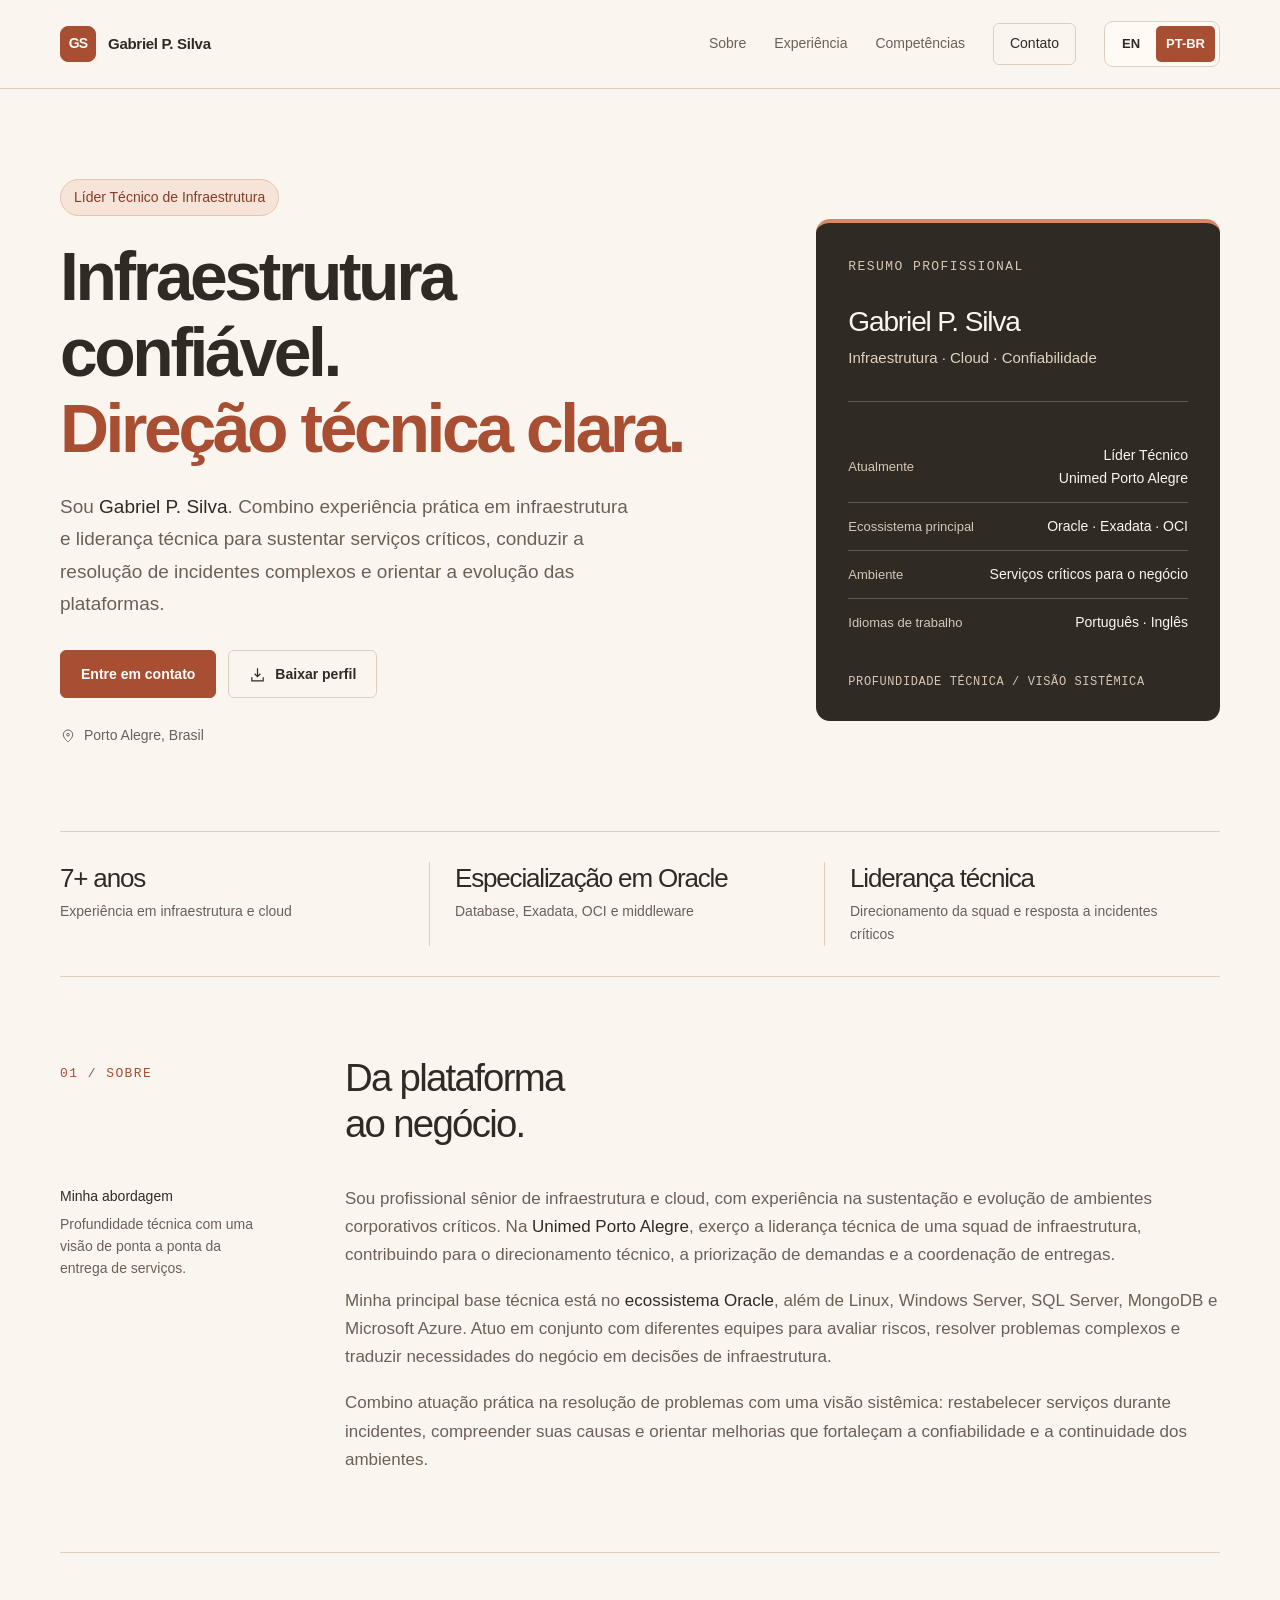
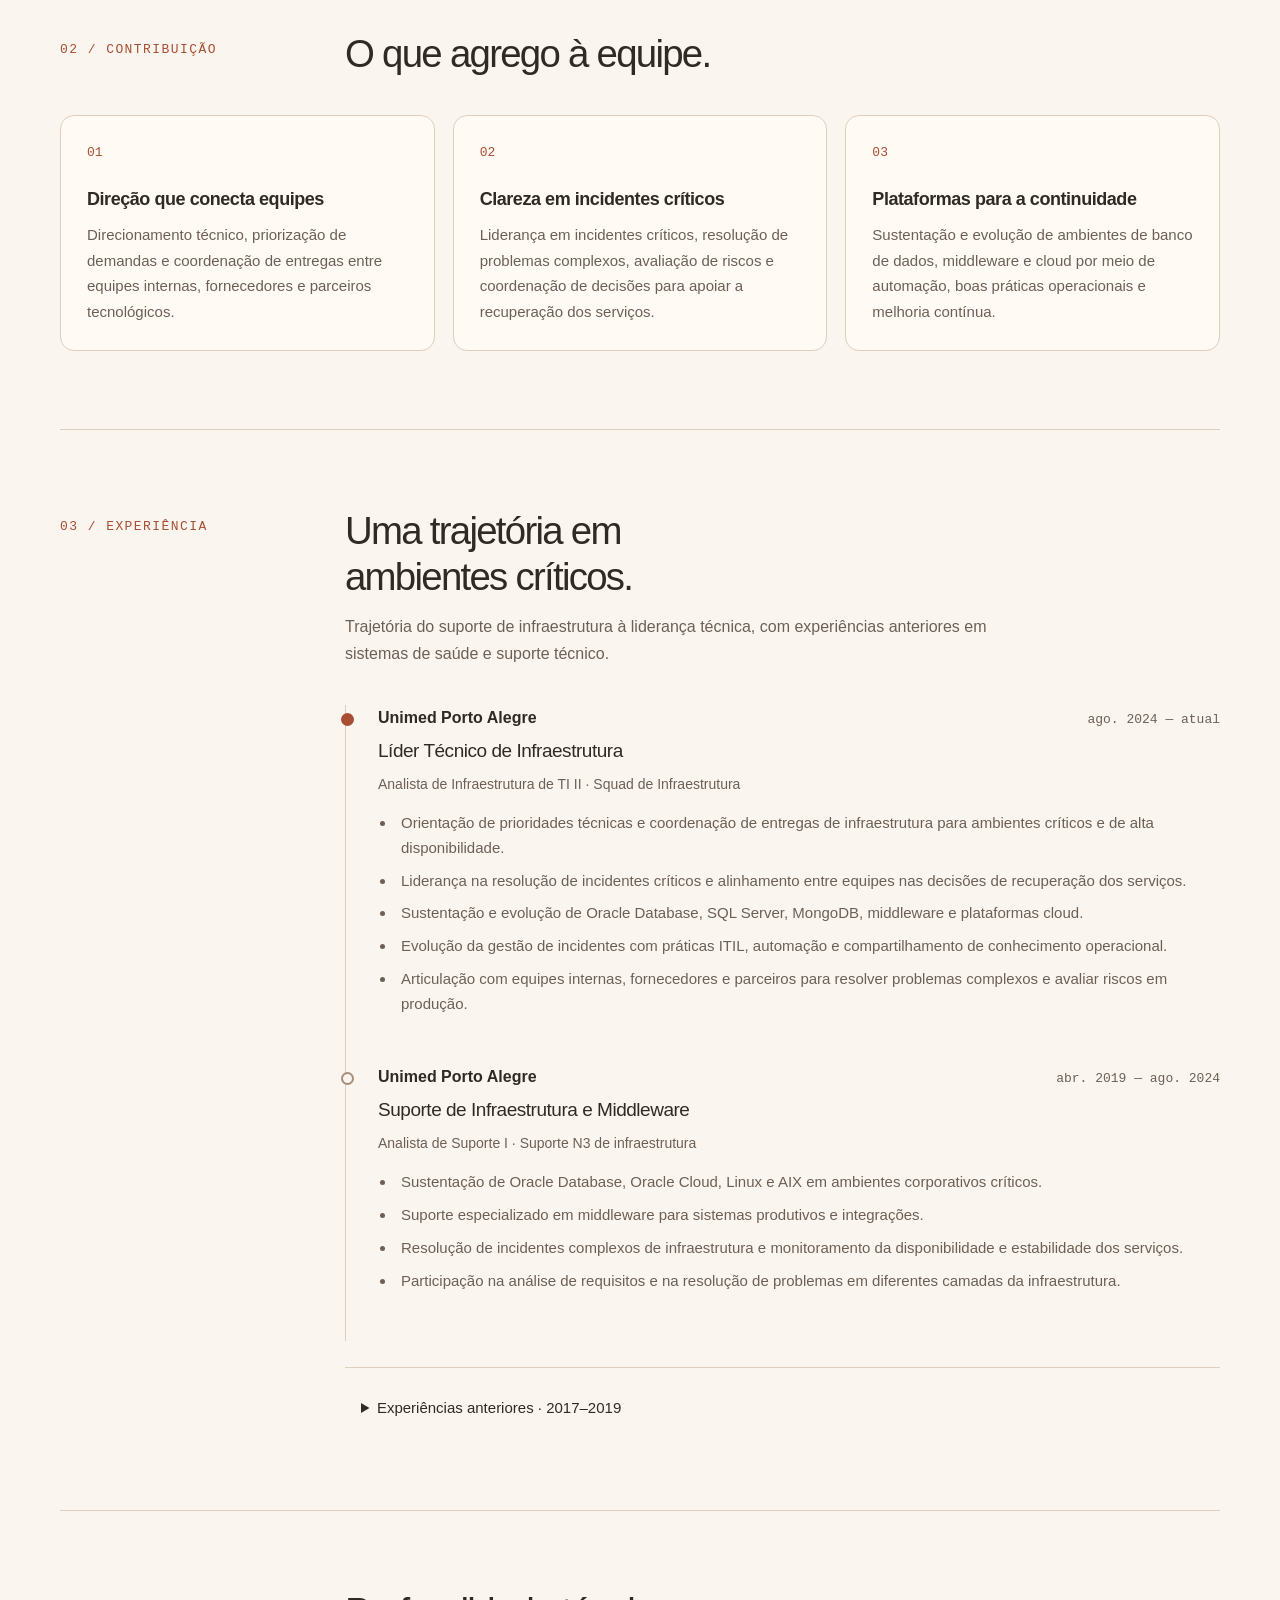
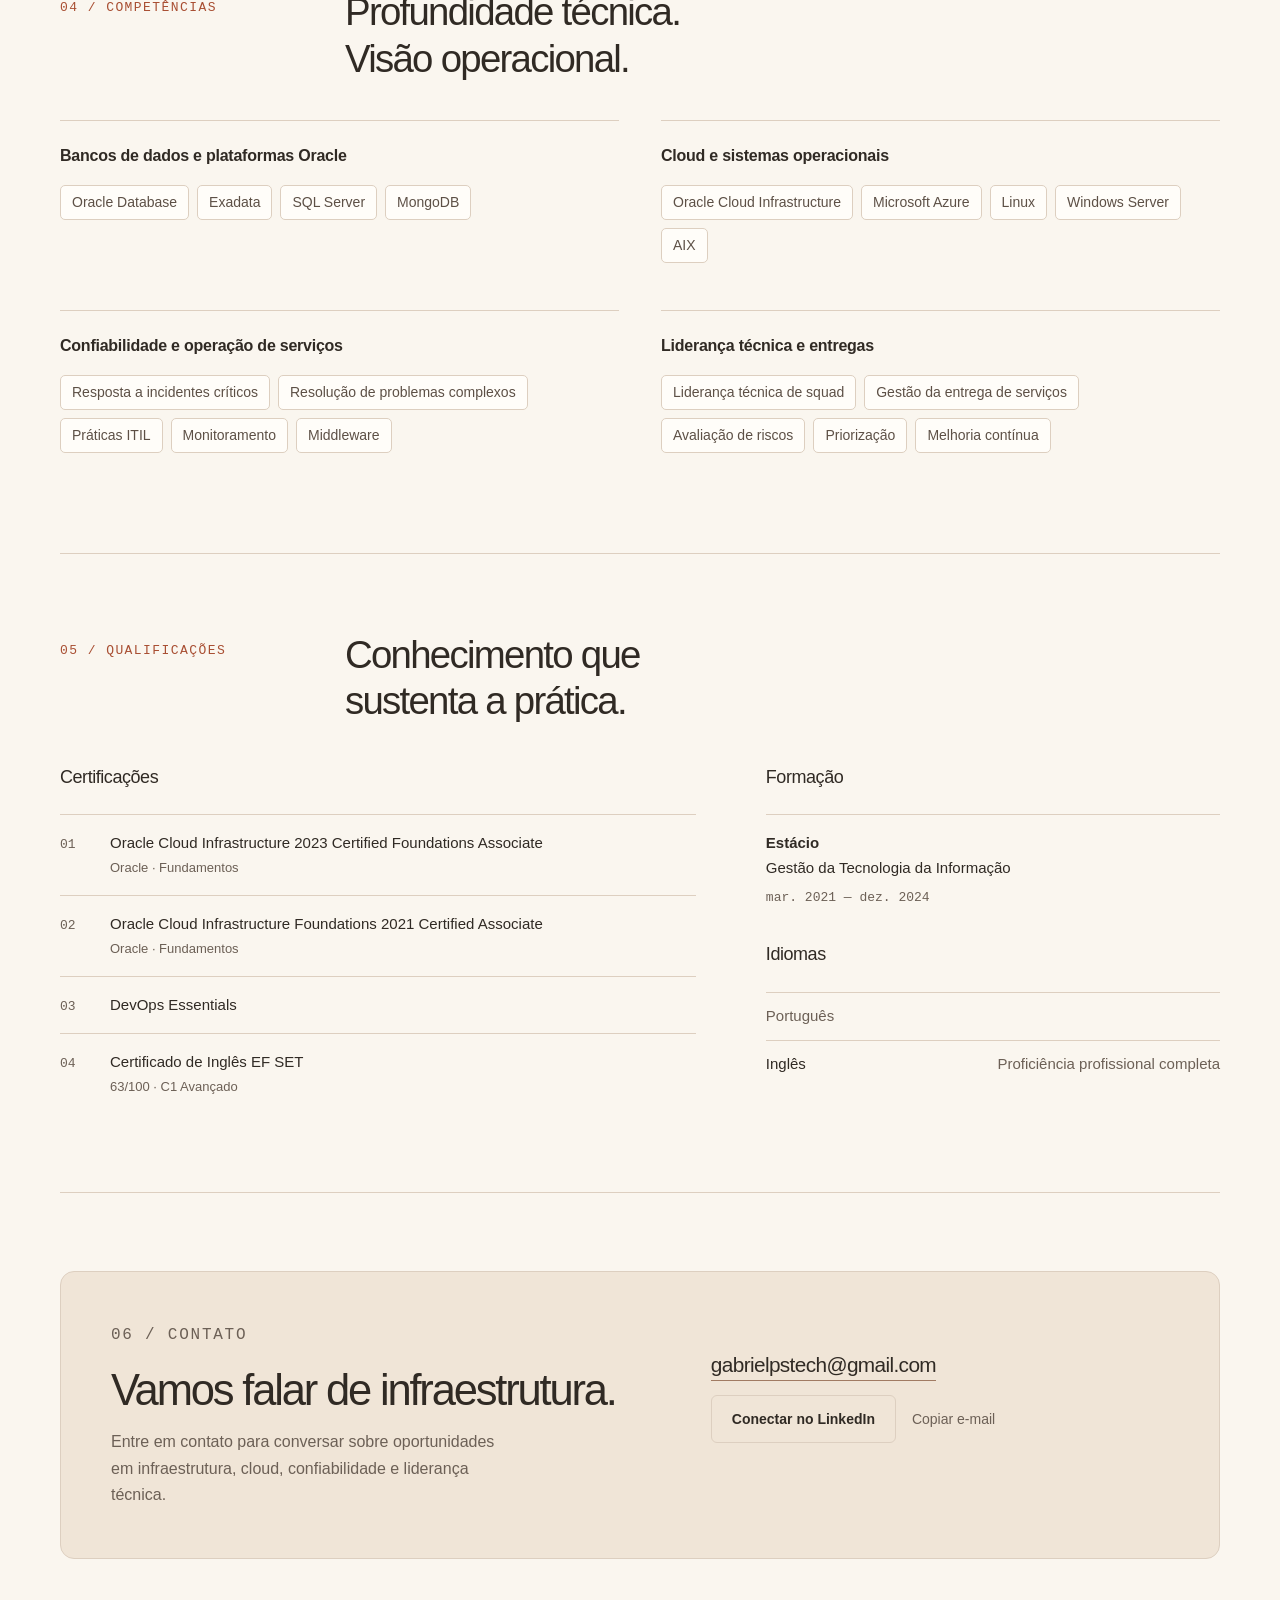
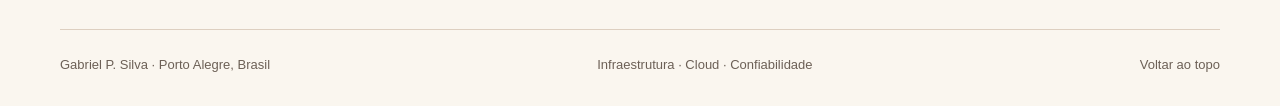
==== pt-br.html @ 3f01a415 "Add warm natural theme and Brazilian Portuguese version" ====
<!doctype html>
<html lang="pt-BR">
<head>
  <meta charset="utf-8">
  <meta name="viewport" content="width=device-width, initial-scale=1">
  <title>Gabriel P. Silva | Líder Técnico de Infraestrutura</title>
  <meta name="description" content="Gabriel P. Silva: liderança técnica de infraestrutura, Oracle Database, Exadata, OCI e confiabilidade para serviços críticos. Porto Alegre, Brasil.">
  <meta name="theme-color" content="#faf6ef">
  <meta property="og:title" content="Gabriel P. Silva | Infraestrutura e Cloud">
  <meta property="og:description" content="Liderança técnica. Especialização em Oracle. Infraestrutura confiável para serviços críticos.">
  <meta property="og:type" content="website">
  <meta property="og:locale" content="pt_BR">
  <meta property="og:locale:alternate" content="en_US">
  <meta property="og:url" content="https://gabrielpstech.github.io/my-profile/pt-br.html">
  <link rel="canonical" href="https://gabrielpstech.github.io/my-profile/pt-br.html">
  <link rel="alternate" hreflang="en" href="https://gabrielpstech.github.io/my-profile/">
  <link rel="alternate" hreflang="pt-BR" href="https://gabrielpstech.github.io/my-profile/pt-br.html">
  <link rel="alternate" hreflang="x-default" href="https://gabrielpstech.github.io/my-profile/">
  <link rel="icon" type="image/svg+xml" href="data:image/svg+xml,%3Csvg xmlns='http://www.w3.org/2000/svg' viewBox='0 0 40 40'%3E%3Crect width='40' height='40' rx='9' fill='%23a84e32'/%3E%3Ctext x='20' y='26' text-anchor='middle' fill='%23faf6ef' font-family='Arial,sans-serif' font-size='20' font-weight='700'%3EG%3C/text%3E%3C/svg%3E">
  <link rel="stylesheet" href="styles.css">
</head>
<body>
  <a href="#main" class="skip">Ir para o conteúdo</a>
  <header>
    <nav class="container nav" aria-label="Navegação principal">
      <a class="brand" href="#main" aria-label="Gabriel P. Silva, início"><span class="monogram" aria-hidden="true">GS</span>Gabriel P. Silva</a>
      <div class="nav-links"><a class="desktop-link" href="#about">Sobre</a><a href="#experience">Experiência</a><a class="desktop-link" href="#expertise">Competências</a><a class="nav-contact" href="#contact">Contato</a><div class="language-switch" role="group" aria-label="Idioma da página"><a class="language-link" href="index.html" lang="en" hreflang="en" aria-label="Read in English" title="English">EN</a><span class="language-current" aria-current="true" lang="pt-BR">PT-BR</span></div></div>
    </nav>
  </header>
  <main id="main" class="container">
    <div class="hero">
      <div>
        <span class="role">Líder Técnico de Infraestrutura</span>
        <h1>Infraestrutura confiável.<br><span>Direção técnica clara.</span></h1>
        <p class="intro">Sou <strong>Gabriel P. Silva</strong>. Combino experiência prática em infraestrutura e liderança técnica para sustentar serviços críticos, conduzir a resolução de incidentes complexos e orientar a evolução das plataformas.</p>
        <div class="actions"><a class="button" href="mailto:gabrielpstech@gmail.com">Entre em contato</a><a class="button secondary" href="gabriel-silva-profile.pdf" download="Gabriel-P-Silva-Profile.pdf"><svg viewBox="0 0 24 24" aria-hidden="true"><path d="M12 3v12m-4-4 4 4 4-4M4 16v5h16v-5"/></svg>Baixar perfil</a></div>
        <p class="location"><svg viewBox="0 0 24 24" aria-hidden="true"><path d="M19 10c0 5-7 11-7 11S5 15 5 10a7 7 0 1 1 14 0Z"/><circle cx="12" cy="10" r="2"/></svg>Porto Alegre, Brasil</p>
      </div>
      <aside class="profile-card" aria-label="Resumo profissional">
        <p class="eyebrow">Resumo profissional</p><h2 class="card-name">Gabriel P. Silva</h2><p class="card-title">Infraestrutura · Cloud · Confiabilidade</p><hr class="card-rule">
        <div class="focus-list"><div class="focus-row"><span>Atualmente</span><span>Líder Técnico<br>Unimed Porto Alegre</span></div><div class="focus-row"><span>Ecossistema principal</span><span>Oracle · Exadata · OCI</span></div><div class="focus-row"><span>Ambiente</span><span>Serviços críticos para o negócio</span></div><div class="focus-row"><span>Idiomas de trabalho</span><span>Português · Inglês</span></div></div>
        <p class="card-footer">PROFUNDIDADE TÉCNICA / VISÃO SISTÊMICA</p>
      </aside>
    </div>
    <div class="overview" aria-label="Principais qualificações"><div class="overview-item"><h2>7+ anos</h2><p>Experiência em infraestrutura e cloud</p></div><div class="overview-item"><h2>Especialização em Oracle</h2><p>Database, Exadata, OCI e middleware</p></div><div class="overview-item"><h2>Liderança técnica</h2><p>Direcionamento da squad e resposta a incidentes críticos</p></div></div>
    <section id="about" aria-labelledby="about-title">
      <div class="section-heading"><p class="eyebrow">01 / Sobre</p><div><h2 id="about-title">Da plataforma<br>ao negócio.</h2></div></div>
      <div class="about-content"><p class="side-note"><span>Minha abordagem</span>Profundidade técnica com uma visão de ponta a ponta da entrega de serviços.</p><div><p>Sou profissional sênior de infraestrutura e cloud, com experiência na sustentação e evolução de ambientes corporativos críticos. Na <strong>Unimed Porto Alegre</strong>, exerço a liderança técnica de uma squad de infraestrutura, contribuindo para o direcionamento técnico, a priorização de demandas e a coordenação de entregas.</p><p>Minha principal base técnica está no <strong>ecossistema Oracle</strong>, além de Linux, Windows Server, SQL Server, MongoDB e Microsoft Azure. Atuo em conjunto com diferentes equipes para avaliar riscos, resolver problemas complexos e traduzir necessidades do negócio em decisões de infraestrutura.</p><p>Combino atuação prática na resolução de problemas com uma visão sistêmica: restabelecer serviços durante incidentes, compreender suas causas e orientar melhorias que fortaleçam a confiabilidade e a continuidade dos ambientes.</p></div></div>
    </section>
    <section aria-labelledby="contribution-title">
      <div class="section-heading"><p class="eyebrow">02 / Contribuição</p><div><h2 id="contribution-title">O que agrego à equipe.</h2></div></div>
      <div class="strengths"><article class="strength"><span class="number">01</span><h3>Direção que conecta equipes</h3><p>Direcionamento técnico, priorização de demandas e coordenação de entregas entre equipes internas, fornecedores e parceiros tecnológicos.</p></article><article class="strength"><span class="number">02</span><h3>Clareza em incidentes críticos</h3><p>Liderança em incidentes críticos, resolução de problemas complexos, avaliação de riscos e coordenação de decisões para apoiar a recuperação dos serviços.</p></article><article class="strength"><span class="number">03</span><h3>Plataformas para a continuidade</h3><p>Sustentação e evolução de ambientes de banco de dados, middleware e cloud por meio de automação, boas práticas operacionais e melhoria contínua.</p></article></div>
    </section>
    <section id="experience" aria-labelledby="experience-title">
      <div class="section-heading"><p class="eyebrow">03 / Experiência</p><div><h2 id="experience-title">Uma trajetória em<br>ambientes críticos.</h2><p>Trajetória do suporte de infraestrutura à liderança técnica, com experiências anteriores em sistemas de saúde e suporte técnico.</p></div></div>
      <div class="timeline">
        <article class="job"><div class="job-top"><span class="company">Unimed Porto Alegre</span><span class="date">ago. 2024 — atual</span></div><h3>Líder Técnico de Infraestrutura</h3><p class="official">Analista de Infraestrutura de TI II · Squad de Infraestrutura</p><ul><li>Orientação de prioridades técnicas e coordenação de entregas de infraestrutura para ambientes críticos e de alta disponibilidade.</li><li>Liderança na resolução de incidentes críticos e alinhamento entre equipes nas decisões de recuperação dos serviços.</li><li>Sustentação e evolução de Oracle Database, SQL Server, MongoDB, middleware e plataformas cloud.</li><li>Evolução da gestão de incidentes com práticas ITIL, automação e compartilhamento de conhecimento operacional.</li><li>Articulação com equipes internas, fornecedores e parceiros para resolver problemas complexos e avaliar riscos em produção.</li></ul></article>
        <article class="job"><div class="job-top"><span class="company">Unimed Porto Alegre</span><span class="date">abr. 2019 — ago. 2024</span></div><h3>Suporte de Infraestrutura e Middleware</h3><p class="official">Analista de Suporte I · Suporte N3 de infraestrutura</p><ul><li>Sustentação de Oracle Database, Oracle Cloud, Linux e AIX em ambientes corporativos críticos.</li><li>Suporte especializado em middleware para sistemas produtivos e integrações.</li><li>Resolução de incidentes complexos de infraestrutura e monitoramento da disponibilidade e estabilidade dos serviços.</li><li>Participação na análise de requisitos e na resolução de problemas em diferentes camadas da infraestrutura.</li></ul></article>
        <details class="earlier"><summary>Experiências anteriores · 2017–2019</summary><div class="earlier-content"><article class="job"><div class="job-top"><span class="company">Unimed Porto Alegre</span><span class="date">jun. 2017 — jan. 2019</span></div><h3>Estagiário de TI · Projetos e Negócios</h3><p>Levantamento de requisitos, análise de processos de negócio e implantação de sistemas de saúde, incluindo Tasy, HIS e prontuários eletrônicos.</p></article><article class="job"><div class="job-top"><span class="company">Dell</span><span class="date">fev. 2017 — mar. 2017</span></div><h3>Estagiário de Suporte Técnico</h3><p>Suporte técnico de nível 1, diagnóstico remoto por telefone e chat, resolução de problemas e encaminhamento para equipes especializadas.</p></article></div></details>
      </div>
    </section>
    <section id="expertise" aria-labelledby="expertise-title">
      <div class="section-heading"><p class="eyebrow">04 / Competências</p><div><h2 id="expertise-title">Profundidade técnica.<br>Visão operacional.</h2></div></div>
      <div class="skills-grid"><div class="skill-group"><h3>Bancos de dados e plataformas Oracle</h3><div class="tags"><span class="tag">Oracle Database</span><span class="tag">Exadata</span><span class="tag">SQL Server</span><span class="tag">MongoDB</span></div></div><div class="skill-group"><h3>Cloud e sistemas operacionais</h3><div class="tags"><span class="tag">Oracle Cloud Infrastructure</span><span class="tag">Microsoft Azure</span><span class="tag">Linux</span><span class="tag">Windows Server</span><span class="tag">AIX</span></div></div><div class="skill-group"><h3>Confiabilidade e operação de serviços</h3><div class="tags"><span class="tag">Resposta a incidentes críticos</span><span class="tag">Resolução de problemas complexos</span><span class="tag">Práticas ITIL</span><span class="tag">Monitoramento</span><span class="tag">Middleware</span></div></div><div class="skill-group"><h3>Liderança técnica e entregas</h3><div class="tags"><span class="tag">Liderança técnica de squad</span><span class="tag">Gestão da entrega de serviços</span><span class="tag">Avaliação de riscos</span><span class="tag">Priorização</span><span class="tag">Melhoria contínua</span></div></div></div>
    </section>
    <section id="credentials" aria-labelledby="credentials-title">
      <div class="section-heading"><p class="eyebrow">05 / Qualificações</p><div><h2 id="credentials-title">Conhecimento que<br>sustenta a prática.</h2></div></div>
      <div class="credentials"><div><h3>Certificações</h3><ol class="cert-list"><li><span class="cert-index">01</span><div class="cert-name">Oracle Cloud Infrastructure 2023 Certified Foundations Associate<span class="cert-meta">Oracle · Fundamentos</span></div></li><li><span class="cert-index">02</span><div class="cert-name">Oracle Cloud Infrastructure Foundations 2021 Certified Associate<span class="cert-meta">Oracle · Fundamentos</span></div></li><li><span class="cert-index">03</span><div class="cert-name">DevOps Essentials</div></li><li><span class="cert-index">04</span><div class="cert-name">Certificado de Inglês EF SET<span class="cert-meta">63/100 · C1 Avançado</span></div></li></ol></div><div><h3>Formação</h3><div class="education"><p class="school">Estácio</p><p>Gestão da Tecnologia da Informação</p><span class="date">mar. 2021 — dez. 2024</span></div><h3>Idiomas</h3><div class="language-row"><span>Português</span></div><div class="language-row"><span>Inglês</span><span>Proficiência profissional completa</span></div></div></div>
    </section>
    <section id="contact" aria-labelledby="contact-title"><div class="contact-panel"><div><p class="eyebrow" style="margin-bottom:18px">06 / Contato</p><h2 id="contact-title">Vamos falar de infraestrutura.</h2><p>Entre em contato para conversar sobre oportunidades em infraestrutura, cloud, confiabilidade e liderança técnica.</p></div><div class="contact-options"><a class="email-link" href="mailto:gabrielpstech@gmail.com">gabrielpstech@gmail.com</a><div class="contact-tools"><a class="button secondary" href="https://www.linkedin.com/in/gabriel-p-s/" target="_blank" rel="noopener noreferrer">Conectar no LinkedIn<span class="skip-label" style="position:absolute;width:1px;height:1px;overflow:hidden;clip-path:inset(50%)"> (abre em uma nova aba)</span></a><button class="copy-button" type="button" id="copy-email">Copiar e-mail</button></div><p class="copy-status" id="copy-status" role="status" aria-live="polite"></p></div></div></section>
  </main>
  <footer class="container footer"><span>Gabriel P. Silva · Porto Alegre, Brasil</span><span>Infraestrutura · Cloud · Confiabilidade</span><a href="#main">Voltar ao topo</a></footer>
  <script src="script.js" defer></script>
</body>
</html>
---- styles.css ----
:root{--paper:#faf6ef;--ink:#302a24;--muted:#6c6056;--line:#ddcfc0;--surface:#f0e5d7;--white:#fffdf9;--radius:14px;--accent:#a84e32;--accent-soft:#f5e4d7;--accent-hover:#873c27}
    *{box-sizing:border-box}html{scroll-behavior:smooth;scroll-padding-top:100px}body{margin:0;background:var(--paper);color:var(--ink);font-family:Arial,Helvetica,sans-serif;font-size:1rem;line-height:1.65;-webkit-font-smoothing:antialiased}::selection{background:#efd1bd;color:#302a24}a{color:inherit;text-decoration:none}a:focus-visible,button:focus-visible,summary:focus-visible{outline:3px solid #a34b31;outline-offset:5px}button{font:inherit}button,a,summary{-webkit-tap-highlight-color:transparent}.container{width:min(1160px,calc(100% - 80px));margin-inline:auto}.skip{position:fixed;top:-80px;left:20px;background:var(--ink);color:white;padding:12px 20px;z-index:100}.skip:focus{top:12px}
    header{position:sticky;top:0;z-index:20;background:rgba(250,246,239,.96);border-bottom:1px solid var(--line)}.nav{min-height:88px;display:flex;align-items:center;justify-content:space-between;gap:24px}.brand{display:flex;align-items:center;gap:12px;font-size:.94rem;font-weight:700;letter-spacing:-.02em}.monogram{display:grid;place-items:center;width:36px;height:36px;border:1px solid var(--ink);border-radius:8px;font-size:.875rem;letter-spacing:-.07em}.nav-links{display:flex;gap:28px;align-items:center;font-size:.875rem;color:var(--muted)}.nav-links a{padding:10px 0}.nav-links a:hover{color:var(--ink)}.nav-links .nav-contact{padding:8px 16px;border:1px solid var(--line);border-radius:6px;color:var(--ink)}
    .eyebrow{font-family:Consolas,'Courier New',monospace;font-size:.8125rem;letter-spacing:.11em;text-transform:uppercase;color:var(--muted);margin:0 0 20px}.hero{padding:90px 0 70px;display:grid;grid-template-columns:minmax(0,1.7fr) minmax(270px,1fr);gap:70px;align-items:center}.role{display:inline-block;font-size:.875rem;color:var(--muted);border:1px solid var(--line);border-radius:30px;padding:6px 13px;margin-bottom:23px}.hero h1{font-size:clamp(3rem,5.3vw,4.8rem);line-height:1.06;letter-spacing:-.065em;font-weight:600;margin:0 0 24px}.hero h1 span{color:#a84e32}.intro{font-size:1.1875rem;line-height:1.7;max-width:580px;color:var(--muted);margin:0 0 30px}.intro strong{color:var(--ink);font-weight:500}.actions{display:flex;align-items:center;flex-wrap:wrap;gap:12px}.button{display:inline-flex;justify-content:center;align-items:center;gap:9px;min-height:48px;padding:10px 20px;border:1px solid var(--accent);border-radius:6px;background:var(--accent);color:var(--white);font-size:.875rem;font-weight:600;transition:background .15s,transform .15s;cursor:pointer}.button:hover{background:#873c27;transform:translateY(-1px)}.button.secondary{background:transparent;color:var(--ink);border-color:var(--line)}.button.secondary:hover{background:var(--surface)}.button svg{width:17px;height:17px;fill:none;stroke:currentColor;stroke-width:1.7}.location{font-size:.875rem;color:var(--muted);display:flex;align-items:center;gap:8px;margin-top:26px}.location svg{width:16px;height:16px;stroke:currentColor;fill:none;stroke-width:1.5}
    .profile-card{background:var(--ink);color:var(--paper);border-radius:var(--radius);padding:33px 32px 28px;position:relative;overflow:hidden}.profile-card .eyebrow{color:#d5c7b6;margin-bottom:27px}.card-name{font-size:1.75rem;line-height:1.2;letter-spacing:-.04em;margin:0 0 8px;font-weight:500}.card-title{color:#e0d2c1;font-size:.9375rem;margin:0}.card-rule{border:0;border-top:1px solid #665649;margin:30px 0}.focus-list{display:grid;gap:0}.focus-row{display:flex;align-items:center;justify-content:space-between;padding:12px 0;border-bottom:1px solid #665649;gap:16px}.focus-row:last-child{border:0}.focus-row span:first-child{font-size:.8125rem;color:#d5c7b6}.focus-row span:last-child{font-size:.875rem;text-align:right}.card-footer{font-family:Consolas,'Courier New',monospace;color:#d5c7b6;font-size:.75rem;letter-spacing:.05em;margin:27px 0 0}
    .overview{display:grid;grid-template-columns:repeat(3,1fr);border-top:1px solid var(--line);border-bottom:1px solid var(--line);padding:30px 0;gap:25px}.overview-item{padding-right:25px;border-right:1px solid var(--line)}.overview-item:last-child{border:0}.overview-item h2{font-size:1.625rem;letter-spacing:-.045em;font-weight:500;line-height:1.25;margin:0 0 5px}.overview-item p{font-size:.875rem;margin:0;color:var(--muted)}
    section{padding:78px 0;border-bottom:1px solid var(--line)}.section-heading{display:grid;grid-template-columns:240px 1fr;gap:45px;margin-bottom:38px}.section-heading .eyebrow{margin-top:8px}.section-heading h2{font-size:clamp(1.9rem,3vw,2.65rem);line-height:1.2;letter-spacing:-.045em;font-weight:500;margin:0}.section-heading p{color:var(--muted);max-width:650px;margin:14px 0 0}.about-content{display:grid;grid-template-columns:240px 1fr;gap:45px}.about-content p{font-size:1.0625rem;color:var(--muted);margin:0 0 18px}.about-content p:last-child{margin:0}.about-content strong{color:var(--ink);font-weight:500}.side-note{font-size:.875rem!important;line-height:1.6;max-width:210px}.side-note span{display:block;color:var(--ink);margin-bottom:5px}
    .strengths{display:grid;grid-template-columns:repeat(3,1fr);gap:18px}.strength{padding:26px;border:1px solid var(--line);border-radius:var(--radius)}.strength .number{font-family:Consolas,'Courier New',monospace;font-size:.8125rem;color:var(--muted);display:block;margin-bottom:24px}.strength h3{font-size:1.125rem;line-height:1.4;letter-spacing:-.025em;font-weight:600;margin:0 0 10px}.strength p{color:var(--muted);font-size:.9375rem;line-height:1.7;margin:0}
    .timeline{margin-left:285px}.job{position:relative;border-left:1px solid var(--line);padding:0 0 40px 32px}.job:last-child{padding-bottom:0}.job::before{content:'';position:absolute;left:-5px;top:8px;height:9px;width:9px;border-radius:50%;background:var(--paper);border:2px solid #aa8c78}.job:first-child::before{background:var(--ink);border-color:var(--ink)}.job-top{display:flex;justify-content:space-between;align-items:baseline;gap:18px;flex-wrap:wrap;margin-bottom:5px}.company{font-weight:600;font-size:1rem}.date{font-family:Consolas,'Courier New',monospace;font-size:.8125rem;color:var(--muted)}.job h3{font-size:1.1875rem;font-weight:500;letter-spacing:-.025em;margin:0 0 8px;line-height:1.5}.job .official{font-size:.875rem;color:var(--muted);margin:0 0 15px}.job ul{padding-left:18px;color:var(--muted);font-size:.9375rem;margin:0}.job li{padding-left:5px;margin:8px 0}.job p{font-size:.9375rem;color:var(--muted);margin:0}.earlier{margin:26px 0 0 0;border-top:1px solid var(--line);padding-top:20px}.earlier summary{cursor:pointer;font-size:.9375rem;font-weight:500;min-height:44px;display:list-item;margin-left:16px;padding:8px 0}.earlier-content{padding-top:22px}.earlier-content .job{padding-bottom:24px}.earlier-content .job:last-child{padding-bottom:0}
    .skills-grid{display:grid;grid-template-columns:repeat(2,1fr);gap:25px 42px}.skill-group{padding:22px 0;border-top:1px solid var(--line)}.skill-group h3{font-size:1rem;font-weight:600;margin:0 0 16px;letter-spacing:-.015em}.tags{display:flex;flex-wrap:wrap;gap:8px}.tag{border:1px solid var(--line);background:var(--white);padding:6px 11px;border-radius:5px;font-size:.875rem;color:#5d5046;line-height:1.5}.credentials{display:grid;grid-template-columns:1.4fr 1fr;gap:70px}.credentials h3{font-size:1.125rem;font-weight:500;letter-spacing:-.025em;margin:0 0 22px}.cert-list{list-style:none;padding:0;margin:0}.cert-list li{padding:16px 0;border-top:1px solid var(--line);display:grid;grid-template-columns:40px 1fr;gap:10px}.cert-index{font-family:Consolas,'Courier New',monospace;font-size:.8125rem;color:var(--muted);padding-top:3px}.cert-name{font-size:.9375rem;line-height:1.6}.cert-meta{display:block;font-size:.8125rem;color:var(--muted);margin-top:3px}.education{border-top:1px solid var(--line);padding-top:16px;margin-bottom:32px}.education p{margin:0;font-size:.9375rem}.education .school{font-weight:600}.education .date{display:block;margin-top:6px}.language-row{display:flex;justify-content:space-between;gap:20px;padding:11px 0;border-top:1px solid var(--line);font-size:.9375rem}.language-row span:last-child{color:var(--muted);text-align:right}
    #contact{border:0;padding-bottom:70px}.contact-panel{padding:50px;background:var(--surface);border:1px solid var(--line);border-radius:var(--radius);display:grid;grid-template-columns:1.2fr 1fr;gap:50px;align-items:center}.contact-panel h2{font-size:clamp(2rem,3.4vw,3rem);line-height:1.12;letter-spacing:-.05em;font-weight:500;margin:0 0 14px}.contact-panel p{color:var(--muted);font-size:1rem;margin:0;max-width:400px}.contact-options{display:flex;flex-direction:column;gap:14px;align-items:flex-start}.email-link{font-size:clamp(1rem,2vw,1.3rem);letter-spacing:-.03em;border-bottom:1px solid #a17b63;line-height:1.5;overflow-wrap:anywhere}.email-link:hover{border-color:var(--ink)}.contact-tools{display:flex;align-items:center;gap:16px;flex-wrap:wrap}.copy-button{background:transparent;border:0;padding:10px 0;font-size:.875rem;color:var(--muted);cursor:pointer;min-height:44px}.copy-button:hover{color:var(--ink)}.copy-status{font-size:.8125rem;color:var(--muted);min-height:1.5em;margin:0!important}.footer{padding:24px 0 30px;border-top:1px solid var(--line);display:flex;justify-content:space-between;gap:20px;color:var(--muted);font-size:.8125rem}.footer a:hover{color:var(--ink)}
    @media(min-width:1500px){.hero{padding-top:110px;padding-bottom:90px}}
    @media(max-width:900px){.container{width:calc(100% - 48px)}.hero{gap:32px;padding:60px 0}.hero h1{font-size:3.4rem}.profile-card{padding:27px 24px}.section-heading,.about-content{grid-template-columns:170px 1fr;gap:28px}.timeline{margin-left:198px}.strengths{gap:12px}.strength{padding:20px}.credentials{gap:35px}.contact-panel{padding:35px;gap:30px}}
    @media(max-width:680px){html{scroll-padding-top:100px}.container{width:calc(100% - 40px)}.nav{min-height:76px;gap:12px}.brand{font-size:.875rem}.nav-links{gap:14px}.nav-links a{font-size:.8125rem}.nav-links .desktop-link{display:none}.nav-links .nav-contact{padding:8px 12px}.hero{grid-template-columns:1fr;gap:36px;padding:45px 0 38px}.hero h1{font-size:clamp(2.8rem,10vw,4rem)}.intro{font-size:1.0625rem}.profile-card{padding:28px}.profile-card .eyebrow{margin-bottom:20px}.overview{grid-template-columns:1fr;gap:20px;padding:24px 0}.overview-item{border-right:0;border-bottom:1px solid var(--line);padding:0 0 18px}.overview-item:last-child{padding-bottom:0}.overview-item h2{font-size:1.375rem}.overview-item p{font-size:.875rem}section{padding:50px 0}.section-heading,.about-content{grid-template-columns:1fr;gap:10px}.section-heading{margin-bottom:26px}.section-heading .eyebrow{margin:0 0 9px}.side-note{max-width:none;margin-bottom:12px!important}.side-note span{display:inline;margin-right:5px}.strengths{grid-template-columns:1fr;gap:14px}.strength{padding:24px}.strength .number{margin-bottom:14px}.timeline{margin-left:5px}.job{padding-left:23px}.job-top{gap:4px}.skills-grid{grid-template-columns:1fr;gap:6px}.credentials{grid-template-columns:1fr;gap:32px}.contact-panel{grid-template-columns:1fr;padding:28px;gap:28px}.contact-panel h2{font-size:2.2rem}.footer{flex-direction:column;gap:7px}#contact{padding-bottom:45px}}
    @media(prefers-reduced-motion:reduce){html{scroll-behavior:auto}*{transition:none!important}}
    @media print{header,.actions,.contact-tools,.copy-status,.skip{display:none!important}body{background:#fffdf9;font-size:11pt}.container{width:100%}.hero{padding:20px 0;gap:25px}.hero h1{font-size:34pt}.profile-card{color:#222;background:#eee;print-color-adjust:exact}.profile-card .eyebrow,.card-title,.focus-row span:first-child,.card-footer{color:#555}.overview{padding:18px 0}section{padding:25px 0}.section-heading,.about-content{grid-template-columns:130px 1fr;gap:20px}.timeline{margin-left:150px}.job,.strength,.cert-list li{break-inside:avoid}.contact-panel{padding:20px}.earlier-content{display:block}.footer{padding:15px 0}}
/* Warm natural palette; restrained accents and accessible contrast. */
.monogram{background:var(--accent);border-color:var(--accent);color:var(--white)}
.role{background:var(--accent-soft);color:#873c27;border-color:#e5c4ae}
.hero h1{letter-spacing:-.05em;line-height:1.12}
.hero h1 span{color:var(--accent)}
.section-heading .eyebrow,.strength .number{color:var(--accent)}
.profile-card{border-top:4px solid #d58a67}
.strength{background:#fffaf4}
.job:first-child::before{background:var(--accent);border-color:var(--accent)}
.language-switch{display:flex;align-items:center;gap:3px;padding:4px;border:1px solid var(--line);border-radius:9px;background:#fffaf4;flex-shrink:0}
.language-current,.nav-links .language-link{display:inline-flex;align-items:center;justify-content:center;min-height:36px;min-width:44px;padding:5px 10px;font-size:.8125rem;line-height:1.3;font-weight:600;border-radius:5px}
.language-current{color:var(--white);background:var(--accent)}
.nav-links .language-link{color:var(--ink)}
.nav-links .language-link:hover{background:var(--accent-soft);color:#873c27}
@media(max-width:900px){.nav-links{gap:16px}}
@media(max-width:680px){.nav{padding-block:14px;flex-wrap:wrap;gap:10px}.nav-links{width:100%;justify-content:space-between;gap:10px}.nav-links .nav-contact{margin-left:auto}.language-switch{margin-left:3px}html{scroll-padding-top:145px}.hero h1{font-size:clamp(2.65rem,9.8vw,4rem)}}
@media print{.strength{background:white}.profile-card{border-top-color:var(--accent)}}


@media(max-width:680px){.nav-links{flex-wrap:wrap}}
@media(max-width:380px){.nav-links{gap:6px}.nav-links .nav-contact{padding-inline:8px}.language-switch{margin-left:0}.language-current,.nav-links .language-link{padding-inline:8px}}
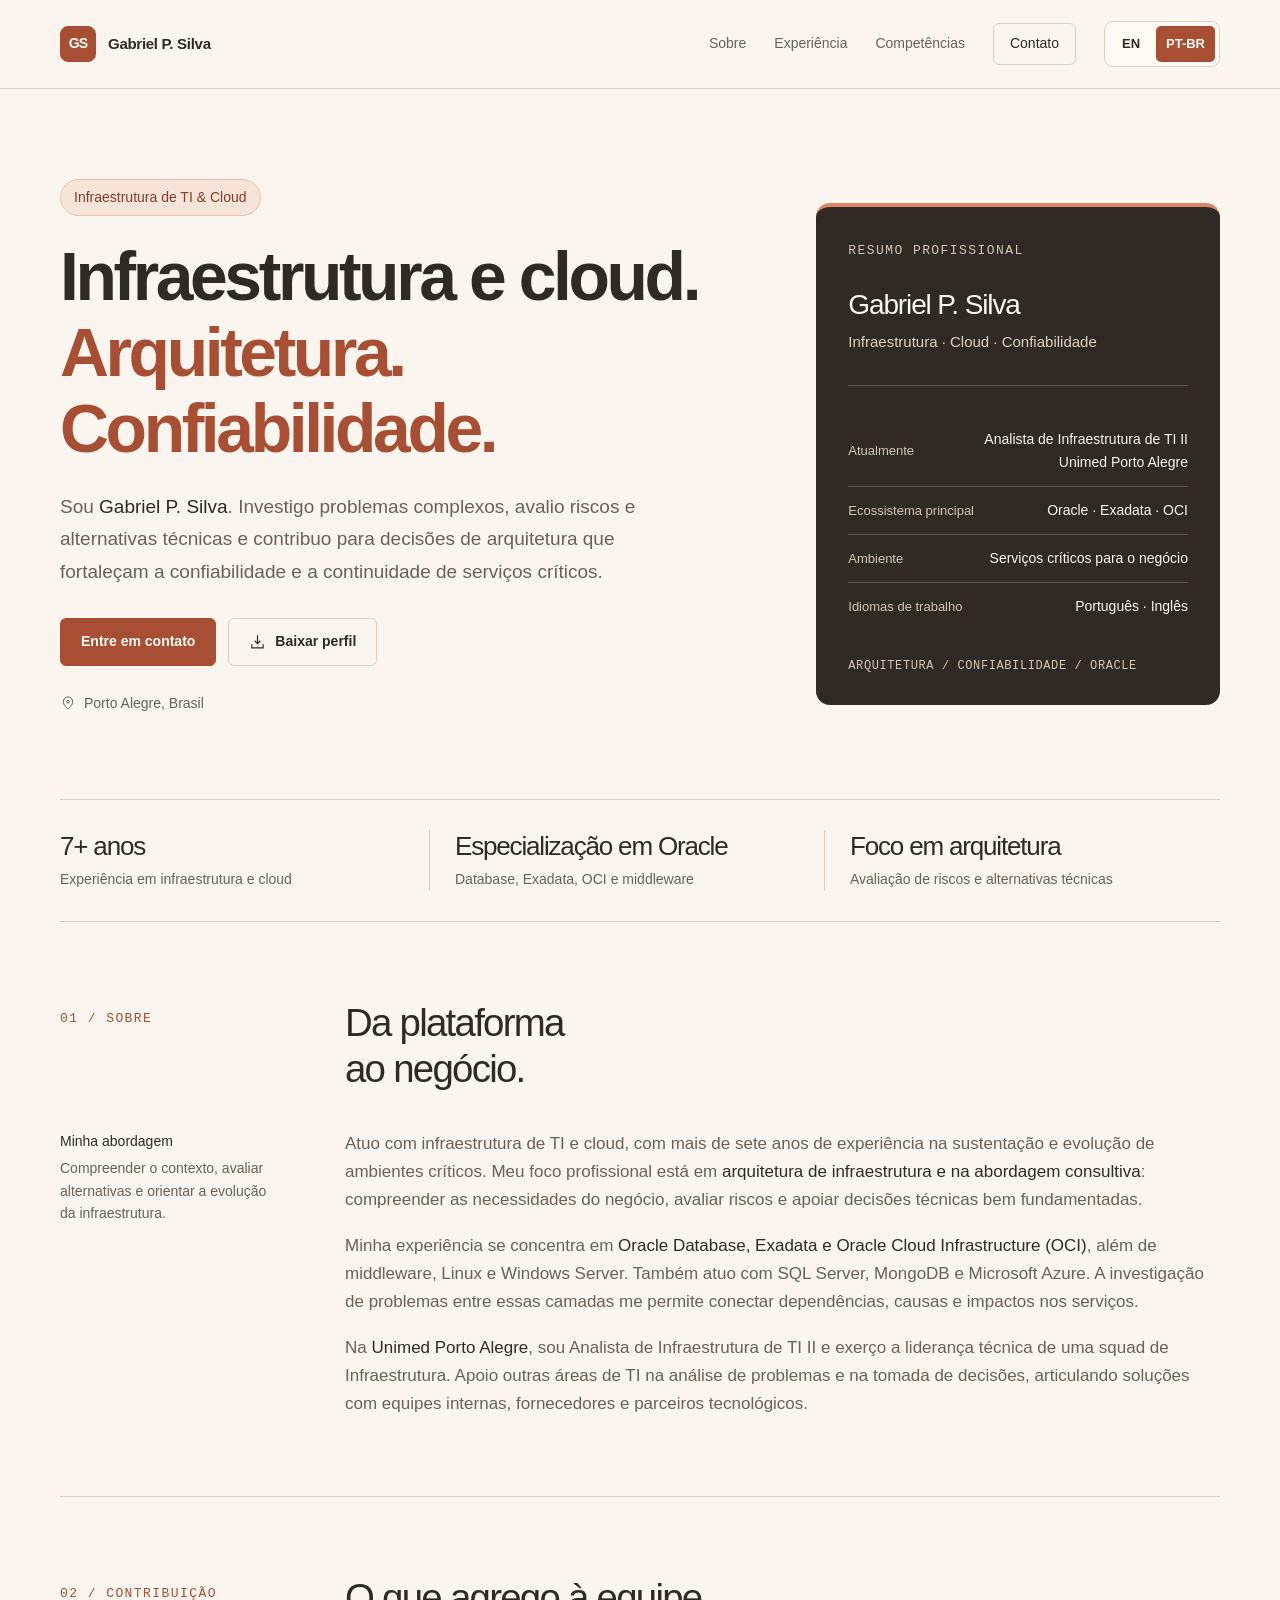
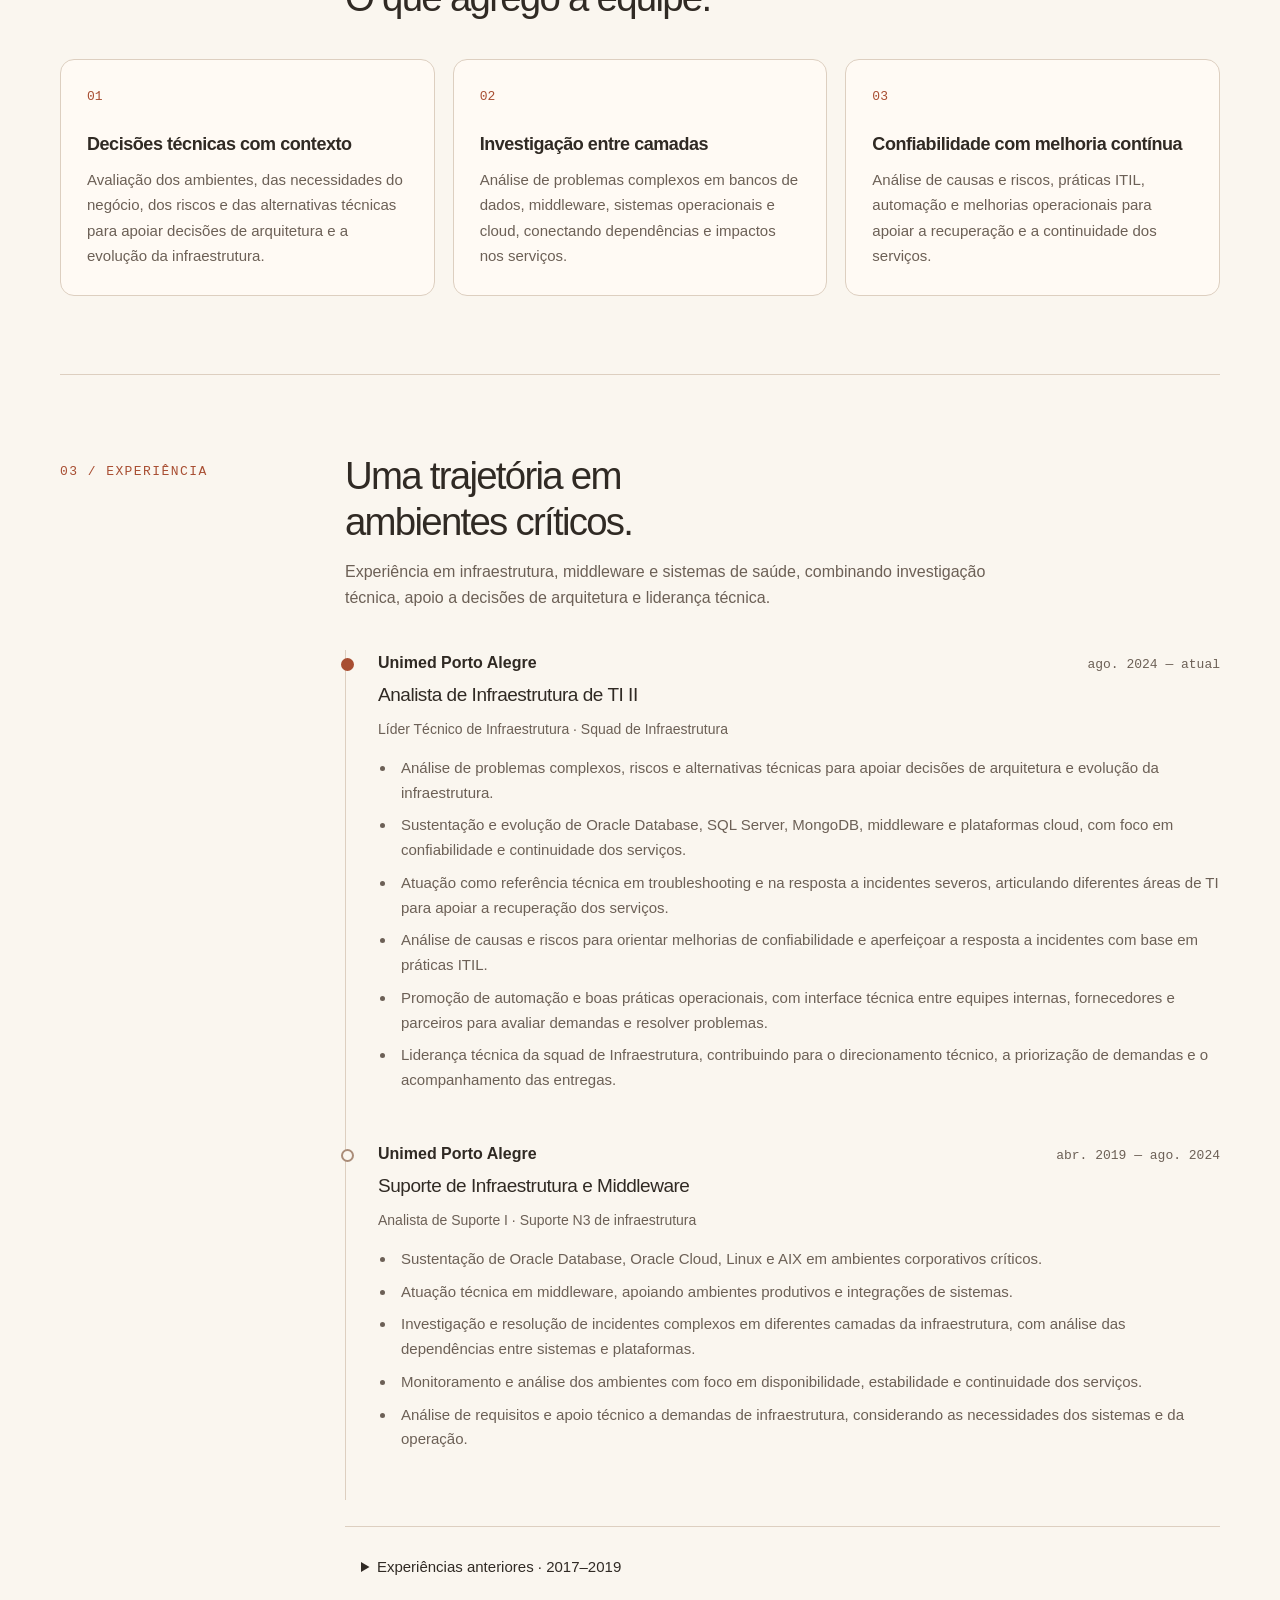
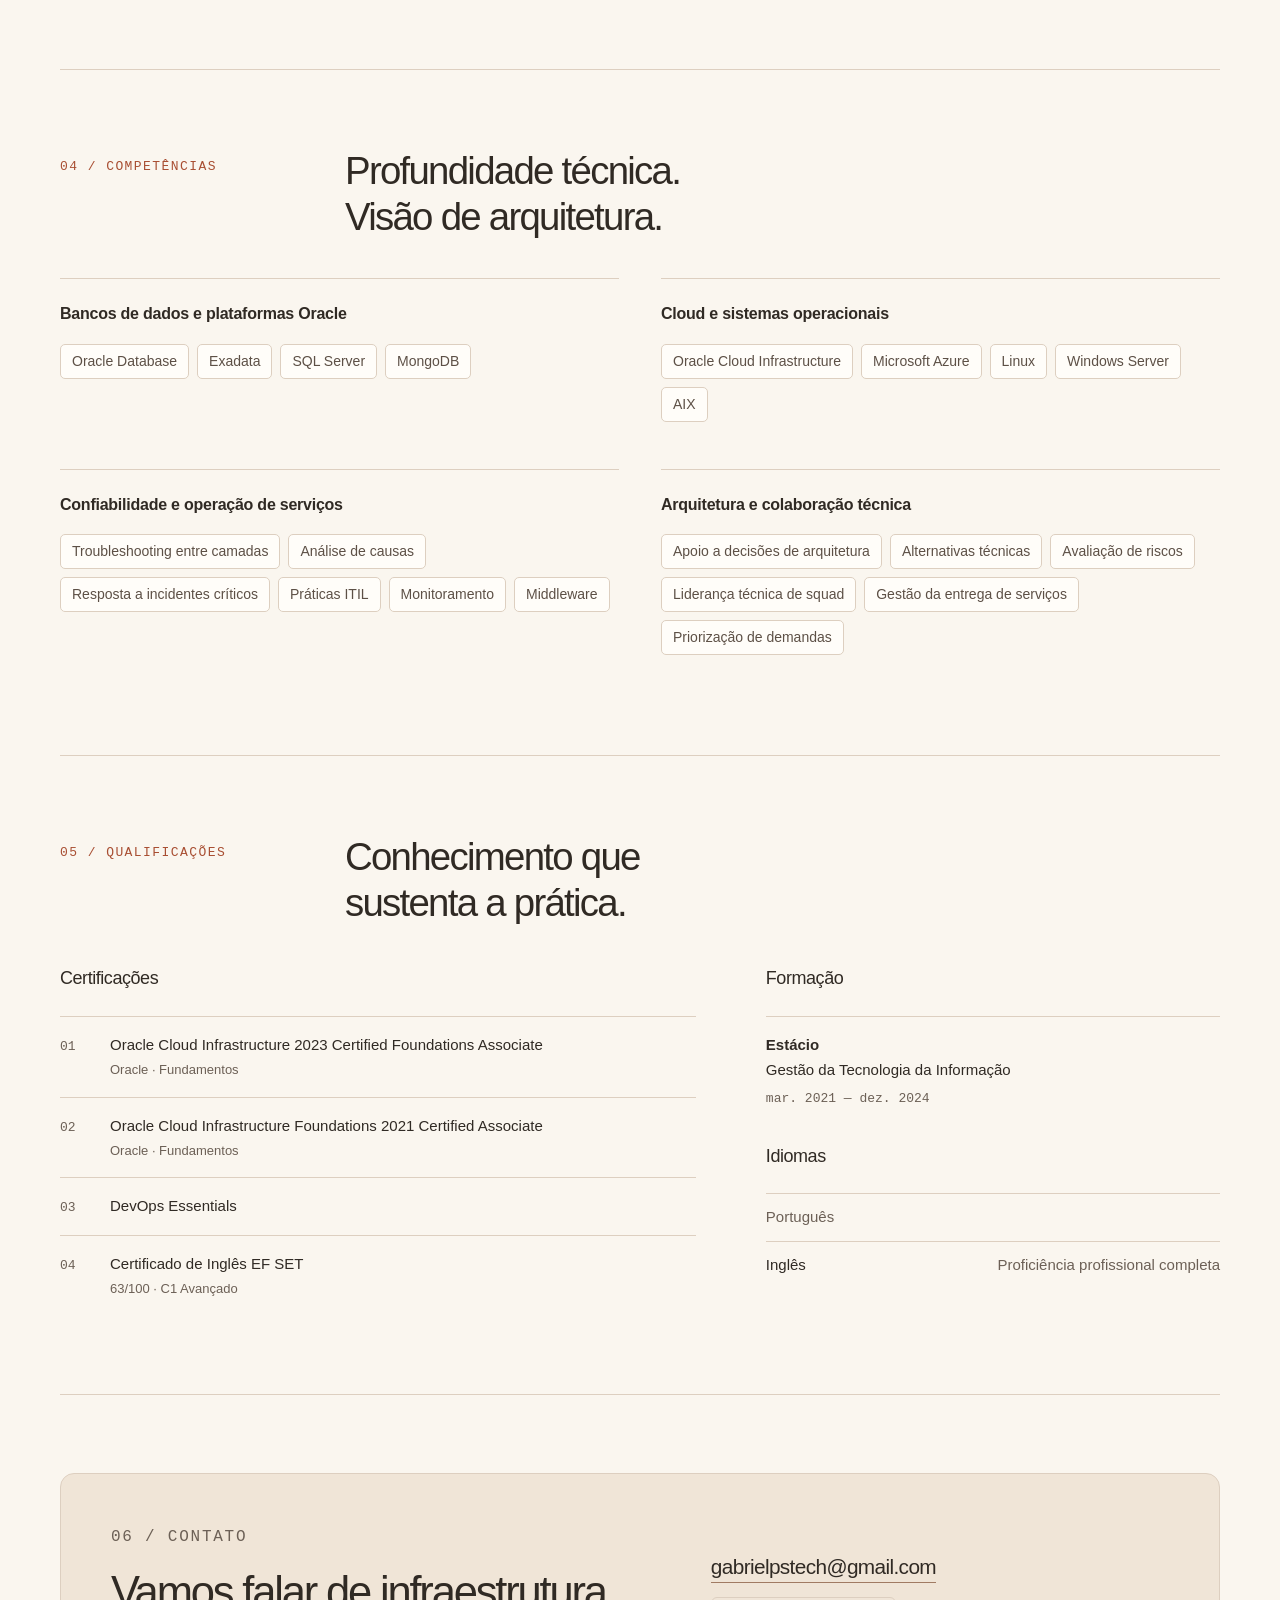
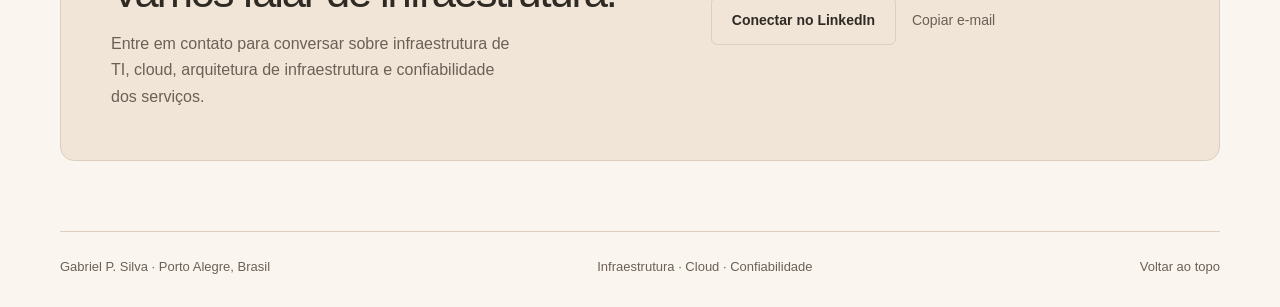
==== commit ffd743d9: "Update profile with infrastructure architecture focus and revised experience" ====
--- a/pt-br.html
+++ b/pt-br.html
@@ -3,11 +3,11 @@
 <head>
   <meta charset="utf-8">
   <meta name="viewport" content="width=device-width, initial-scale=1">
-  <title>Gabriel P. Silva | Líder Técnico de Infraestrutura</title>
-  <meta name="description" content="Gabriel P. Silva: liderança técnica de infraestrutura, Oracle Database, Exadata, OCI e confiabilidade para serviços críticos. Porto Alegre, Brasil.">
+  <title>Gabriel P. Silva | Infraestrutura de TI &amp; Cloud</title>
+  <meta name="description" content="Infraestrutura de TI e cloud, com foco em arquitetura, confiabilidade, Oracle Database, Exadata e OCI. Análise técnica para ambientes críticos.">
   <meta name="theme-color" content="#faf6ef">
   <meta property="og:title" content="Gabriel P. Silva | Infraestrutura e Cloud">
-  <meta property="og:description" content="Liderança técnica. Especialização em Oracle. Infraestrutura confiável para serviços críticos.">
+  <meta property="og:description" content="Arquitetura de infraestrutura, análise técnica e confiabilidade dos serviços. Oracle Database, Exadata e OCI.">
   <meta property="og:type" content="website">
   <meta property="og:locale" content="pt_BR">
   <meta property="og:locale:alternate" content="en_US">
@@ -30,44 +30,44 @@
   <main id="main" class="container">
     <div class="hero">
       <div>
-        <span class="role">Líder Técnico de Infraestrutura</span>
-        <h1>Infraestrutura confiável.<br><span>Direção técnica clara.</span></h1>
-        <p class="intro">Sou <strong>Gabriel P. Silva</strong>. Combino experiência prática em infraestrutura e liderança técnica para sustentar serviços críticos, conduzir a resolução de incidentes complexos e orientar a evolução das plataformas.</p>
+        <span class="role">Infraestrutura de TI &amp; Cloud</span>
+        <h1>Infraestrutura e cloud.<br><span>Arquitetura. Confiabilidade.</span></h1>
+        <p class="intro">Sou <strong>Gabriel P. Silva</strong>. Investigo problemas complexos, avalio riscos e alternativas técnicas e contribuo para decisões de arquitetura que fortaleçam a confiabilidade e a continuidade de serviços críticos.</p>
         <div class="actions"><a class="button" href="mailto:gabrielpstech@gmail.com">Entre em contato</a><a class="button secondary" href="gabriel-silva-profile.pdf" download="Gabriel-P-Silva-Profile.pdf"><svg viewBox="0 0 24 24" aria-hidden="true"><path d="M12 3v12m-4-4 4 4 4-4M4 16v5h16v-5"/></svg>Baixar perfil</a></div>
         <p class="location"><svg viewBox="0 0 24 24" aria-hidden="true"><path d="M19 10c0 5-7 11-7 11S5 15 5 10a7 7 0 1 1 14 0Z"/><circle cx="12" cy="10" r="2"/></svg>Porto Alegre, Brasil</p>
       </div>
       <aside class="profile-card" aria-label="Resumo profissional">
         <p class="eyebrow">Resumo profissional</p><h2 class="card-name">Gabriel P. Silva</h2><p class="card-title">Infraestrutura · Cloud · Confiabilidade</p><hr class="card-rule">
-        <div class="focus-list"><div class="focus-row"><span>Atualmente</span><span>Líder Técnico<br>Unimed Porto Alegre</span></div><div class="focus-row"><span>Ecossistema principal</span><span>Oracle · Exadata · OCI</span></div><div class="focus-row"><span>Ambiente</span><span>Serviços críticos para o negócio</span></div><div class="focus-row"><span>Idiomas de trabalho</span><span>Português · Inglês</span></div></div>
-        <p class="card-footer">PROFUNDIDADE TÉCNICA / VISÃO SISTÊMICA</p>
+        <div class="focus-list"><div class="focus-row"><span>Atualmente</span><span>Analista de Infraestrutura de TI II<br>Unimed Porto Alegre</span></div><div class="focus-row"><span>Ecossistema principal</span><span>Oracle · Exadata · OCI</span></div><div class="focus-row"><span>Ambiente</span><span>Serviços críticos para o negócio</span></div><div class="focus-row"><span>Idiomas de trabalho</span><span>Português · Inglês</span></div></div>
+        <p class="card-footer">ARQUITETURA / CONFIABILIDADE / ORACLE</p>
       </aside>
     </div>
-    <div class="overview" aria-label="Principais qualificações"><div class="overview-item"><h2>7+ anos</h2><p>Experiência em infraestrutura e cloud</p></div><div class="overview-item"><h2>Especialização em Oracle</h2><p>Database, Exadata, OCI e middleware</p></div><div class="overview-item"><h2>Liderança técnica</h2><p>Direcionamento da squad e resposta a incidentes críticos</p></div></div>
+    <div class="overview" aria-label="Principais qualificações"><div class="overview-item"><h2>7+ anos</h2><p>Experiência em infraestrutura e cloud</p></div><div class="overview-item"><h2>Especialização em Oracle</h2><p>Database, Exadata, OCI e middleware</p></div><div class="overview-item"><h2>Foco em arquitetura</h2><p>Avaliação de riscos e alternativas técnicas</p></div></div>
     <section id="about" aria-labelledby="about-title">
       <div class="section-heading"><p class="eyebrow">01 / Sobre</p><div><h2 id="about-title">Da plataforma<br>ao negócio.</h2></div></div>
-      <div class="about-content"><p class="side-note"><span>Minha abordagem</span>Profundidade técnica com uma visão de ponta a ponta da entrega de serviços.</p><div><p>Sou profissional sênior de infraestrutura e cloud, com experiência na sustentação e evolução de ambientes corporativos críticos. Na <strong>Unimed Porto Alegre</strong>, exerço a liderança técnica de uma squad de infraestrutura, contribuindo para o direcionamento técnico, a priorização de demandas e a coordenação de entregas.</p><p>Minha principal base técnica está no <strong>ecossistema Oracle</strong>, além de Linux, Windows Server, SQL Server, MongoDB e Microsoft Azure. Atuo em conjunto com diferentes equipes para avaliar riscos, resolver problemas complexos e traduzir necessidades do negócio em decisões de infraestrutura.</p><p>Combino atuação prática na resolução de problemas com uma visão sistêmica: restabelecer serviços durante incidentes, compreender suas causas e orientar melhorias que fortaleçam a confiabilidade e a continuidade dos ambientes.</p></div></div>
+      <div class="about-content"><p class="side-note"><span>Minha abordagem</span>Compreender o contexto, avaliar alternativas e orientar a evolução da infraestrutura.</p><div><p>Atuo com infraestrutura de TI e cloud, com mais de sete anos de experiência na sustentação e evolução de ambientes críticos. Meu foco profissional está em <strong>arquitetura de infraestrutura e na abordagem consultiva</strong>: compreender as necessidades do negócio, avaliar riscos e apoiar decisões técnicas bem fundamentadas.</p><p>Minha experiência se concentra em <strong>Oracle Database, Exadata e Oracle Cloud Infrastructure (OCI)</strong>, além de middleware, Linux e Windows Server. Também atuo com SQL Server, MongoDB e Microsoft Azure. A investigação de problemas entre essas camadas me permite conectar dependências, causas e impactos nos serviços.</p><p>Na <strong>Unimed Porto Alegre</strong>, sou Analista de Infraestrutura de TI II e exerço a liderança técnica de uma squad de Infraestrutura. Apoio outras áreas de TI na análise de problemas e na tomada de decisões, articulando soluções com equipes internas, fornecedores e parceiros tecnológicos.</p></div></div>
     </section>
     <section aria-labelledby="contribution-title">
       <div class="section-heading"><p class="eyebrow">02 / Contribuição</p><div><h2 id="contribution-title">O que agrego à equipe.</h2></div></div>
-      <div class="strengths"><article class="strength"><span class="number">01</span><h3>Direção que conecta equipes</h3><p>Direcionamento técnico, priorização de demandas e coordenação de entregas entre equipes internas, fornecedores e parceiros tecnológicos.</p></article><article class="strength"><span class="number">02</span><h3>Clareza em incidentes críticos</h3><p>Liderança em incidentes críticos, resolução de problemas complexos, avaliação de riscos e coordenação de decisões para apoiar a recuperação dos serviços.</p></article><article class="strength"><span class="number">03</span><h3>Plataformas para a continuidade</h3><p>Sustentação e evolução de ambientes de banco de dados, middleware e cloud por meio de automação, boas práticas operacionais e melhoria contínua.</p></article></div>
+      <div class="strengths"><article class="strength"><span class="number">01</span><h3>Decisões técnicas com contexto</h3><p>Avaliação dos ambientes, das necessidades do negócio, dos riscos e das alternativas técnicas para apoiar decisões de arquitetura e a evolução da infraestrutura.</p></article><article class="strength"><span class="number">02</span><h3>Investigação entre camadas</h3><p>Análise de problemas complexos em bancos de dados, middleware, sistemas operacionais e cloud, conectando dependências e impactos nos serviços.</p></article><article class="strength"><span class="number">03</span><h3>Confiabilidade com melhoria contínua</h3><p>Análise de causas e riscos, práticas ITIL, automação e melhorias operacionais para apoiar a recuperação e a continuidade dos serviços.</p></article></div>
     </section>
     <section id="experience" aria-labelledby="experience-title">
-      <div class="section-heading"><p class="eyebrow">03 / Experiência</p><div><h2 id="experience-title">Uma trajetória em<br>ambientes críticos.</h2><p>Trajetória do suporte de infraestrutura à liderança técnica, com experiências anteriores em sistemas de saúde e suporte técnico.</p></div></div>
+      <div class="section-heading"><p class="eyebrow">03 / Experiência</p><div><h2 id="experience-title">Uma trajetória em<br>ambientes críticos.</h2><p>Experiência em infraestrutura, middleware e sistemas de saúde, combinando investigação técnica, apoio a decisões de arquitetura e liderança técnica.</p></div></div>
       <div class="timeline">
-        <article class="job"><div class="job-top"><span class="company">Unimed Porto Alegre</span><span class="date">ago. 2024 — atual</span></div><h3>Líder Técnico de Infraestrutura</h3><p class="official">Analista de Infraestrutura de TI II · Squad de Infraestrutura</p><ul><li>Orientação de prioridades técnicas e coordenação de entregas de infraestrutura para ambientes críticos e de alta disponibilidade.</li><li>Liderança na resolução de incidentes críticos e alinhamento entre equipes nas decisões de recuperação dos serviços.</li><li>Sustentação e evolução de Oracle Database, SQL Server, MongoDB, middleware e plataformas cloud.</li><li>Evolução da gestão de incidentes com práticas ITIL, automação e compartilhamento de conhecimento operacional.</li><li>Articulação com equipes internas, fornecedores e parceiros para resolver problemas complexos e avaliar riscos em produção.</li></ul></article>
-        <article class="job"><div class="job-top"><span class="company">Unimed Porto Alegre</span><span class="date">abr. 2019 — ago. 2024</span></div><h3>Suporte de Infraestrutura e Middleware</h3><p class="official">Analista de Suporte I · Suporte N3 de infraestrutura</p><ul><li>Sustentação de Oracle Database, Oracle Cloud, Linux e AIX em ambientes corporativos críticos.</li><li>Suporte especializado em middleware para sistemas produtivos e integrações.</li><li>Resolução de incidentes complexos de infraestrutura e monitoramento da disponibilidade e estabilidade dos serviços.</li><li>Participação na análise de requisitos e na resolução de problemas em diferentes camadas da infraestrutura.</li></ul></article>
-        <details class="earlier"><summary>Experiências anteriores · 2017–2019</summary><div class="earlier-content"><article class="job"><div class="job-top"><span class="company">Unimed Porto Alegre</span><span class="date">jun. 2017 — jan. 2019</span></div><h3>Estagiário de TI · Projetos e Negócios</h3><p>Levantamento de requisitos, análise de processos de negócio e implantação de sistemas de saúde, incluindo Tasy, HIS e prontuários eletrônicos.</p></article><article class="job"><div class="job-top"><span class="company">Dell</span><span class="date">fev. 2017 — mar. 2017</span></div><h3>Estagiário de Suporte Técnico</h3><p>Suporte técnico de nível 1, diagnóstico remoto por telefone e chat, resolução de problemas e encaminhamento para equipes especializadas.</p></article></div></details>
+        <article class="job"><div class="job-top"><span class="company">Unimed Porto Alegre</span><span class="date">ago. 2024 — atual</span></div><h3>Analista de Infraestrutura de TI II</h3><p class="official">Líder Técnico de Infraestrutura · Squad de Infraestrutura</p><ul><li>Análise de problemas complexos, riscos e alternativas técnicas para apoiar decisões de arquitetura e evolução da infraestrutura.</li><li>Sustentação e evolução de Oracle Database, SQL Server, MongoDB, middleware e plataformas cloud, com foco em confiabilidade e continuidade dos serviços.</li><li>Atuação como referência técnica em troubleshooting e na resposta a incidentes severos, articulando diferentes áreas de TI para apoiar a recuperação dos serviços.</li><li>Análise de causas e riscos para orientar melhorias de confiabilidade e aperfeiçoar a resposta a incidentes com base em práticas ITIL.</li><li>Promoção de automação e boas práticas operacionais, com interface técnica entre equipes internas, fornecedores e parceiros para avaliar demandas e resolver problemas.</li><li>Liderança técnica da squad de Infraestrutura, contribuindo para o direcionamento técnico, a priorização de demandas e o acompanhamento das entregas.</li></ul></article>
+        <article class="job"><div class="job-top"><span class="company">Unimed Porto Alegre</span><span class="date">abr. 2019 — ago. 2024</span></div><h3>Suporte de Infraestrutura e Middleware</h3><p class="official">Analista de Suporte I · Suporte N3 de infraestrutura</p><ul><li>Sustentação de Oracle Database, Oracle Cloud, Linux e AIX em ambientes corporativos críticos.</li><li>Atuação técnica em middleware, apoiando ambientes produtivos e integrações de sistemas.</li><li>Investigação e resolução de incidentes complexos em diferentes camadas da infraestrutura, com análise das dependências entre sistemas e plataformas.</li><li>Monitoramento e análise dos ambientes com foco em disponibilidade, estabilidade e continuidade dos serviços.</li><li>Análise de requisitos e apoio técnico a demandas de infraestrutura, considerando as necessidades dos sistemas e da operação.</li></ul></article>
+        <details class="earlier"><summary>Experiências anteriores · 2017–2019</summary><div class="earlier-content"><article class="job"><div class="job-top"><span class="company">Unimed Porto Alegre</span><span class="date">jun. 2017 — jan. 2019</span></div><h3>Estagiário de TI · Projetos e Negócios</h3><p>Apoio ao levantamento de requisitos, à análise de processos de negócio e à implantação de sistemas de saúde, incluindo Tasy, HIS e prontuários eletrônicos. Atuação na compreensão das necessidades das áreas e no apoio às iniciativas de implantação.</p></article><article class="job"><div class="job-top"><span class="company">Dell</span><span class="date">fev. 2017 — mar. 2017</span></div><h3>Estagiário Pro Support</h3><p>Suporte técnico de primeiro nível por telefone e chat, com diagnóstico remoto e orientação para resolução de problemas de informática. Encaminhamento de casos de maior complexidade aos níveis avançados de suporte.</p></article></div></details>
       </div>
     </section>
     <section id="expertise" aria-labelledby="expertise-title">
-      <div class="section-heading"><p class="eyebrow">04 / Competências</p><div><h2 id="expertise-title">Profundidade técnica.<br>Visão operacional.</h2></div></div>
-      <div class="skills-grid"><div class="skill-group"><h3>Bancos de dados e plataformas Oracle</h3><div class="tags"><span class="tag">Oracle Database</span><span class="tag">Exadata</span><span class="tag">SQL Server</span><span class="tag">MongoDB</span></div></div><div class="skill-group"><h3>Cloud e sistemas operacionais</h3><div class="tags"><span class="tag">Oracle Cloud Infrastructure</span><span class="tag">Microsoft Azure</span><span class="tag">Linux</span><span class="tag">Windows Server</span><span class="tag">AIX</span></div></div><div class="skill-group"><h3>Confiabilidade e operação de serviços</h3><div class="tags"><span class="tag">Resposta a incidentes críticos</span><span class="tag">Resolução de problemas complexos</span><span class="tag">Práticas ITIL</span><span class="tag">Monitoramento</span><span class="tag">Middleware</span></div></div><div class="skill-group"><h3>Liderança técnica e entregas</h3><div class="tags"><span class="tag">Liderança técnica de squad</span><span class="tag">Gestão da entrega de serviços</span><span class="tag">Avaliação de riscos</span><span class="tag">Priorização</span><span class="tag">Melhoria contínua</span></div></div></div>
+      <div class="section-heading"><p class="eyebrow">04 / Competências</p><div><h2 id="expertise-title">Profundidade técnica.<br>Visão de arquitetura.</h2></div></div>
+      <div class="skills-grid"><div class="skill-group"><h3>Bancos de dados e plataformas Oracle</h3><div class="tags"><span class="tag">Oracle Database</span><span class="tag">Exadata</span><span class="tag">SQL Server</span><span class="tag">MongoDB</span></div></div><div class="skill-group"><h3>Cloud e sistemas operacionais</h3><div class="tags"><span class="tag">Oracle Cloud Infrastructure</span><span class="tag">Microsoft Azure</span><span class="tag">Linux</span><span class="tag">Windows Server</span><span class="tag">AIX</span></div></div><div class="skill-group"><h3>Confiabilidade e operação de serviços</h3><div class="tags"><span class="tag">Troubleshooting entre camadas</span><span class="tag">Análise de causas</span><span class="tag">Resposta a incidentes críticos</span><span class="tag">Práticas ITIL</span><span class="tag">Monitoramento</span><span class="tag">Middleware</span></div></div><div class="skill-group"><h3>Arquitetura e colaboração técnica</h3><div class="tags"><span class="tag">Apoio a decisões de arquitetura</span><span class="tag">Alternativas técnicas</span><span class="tag">Avaliação de riscos</span><span class="tag">Liderança técnica de squad</span><span class="tag">Gestão da entrega de serviços</span><span class="tag">Priorização de demandas</span></div></div></div>
     </section>
     <section id="credentials" aria-labelledby="credentials-title">
       <div class="section-heading"><p class="eyebrow">05 / Qualificações</p><div><h2 id="credentials-title">Conhecimento que<br>sustenta a prática.</h2></div></div>
       <div class="credentials"><div><h3>Certificações</h3><ol class="cert-list"><li><span class="cert-index">01</span><div class="cert-name">Oracle Cloud Infrastructure 2023 Certified Foundations Associate<span class="cert-meta">Oracle · Fundamentos</span></div></li><li><span class="cert-index">02</span><div class="cert-name">Oracle Cloud Infrastructure Foundations 2021 Certified Associate<span class="cert-meta">Oracle · Fundamentos</span></div></li><li><span class="cert-index">03</span><div class="cert-name">DevOps Essentials</div></li><li><span class="cert-index">04</span><div class="cert-name">Certificado de Inglês EF SET<span class="cert-meta">63/100 · C1 Avançado</span></div></li></ol></div><div><h3>Formação</h3><div class="education"><p class="school">Estácio</p><p>Gestão da Tecnologia da Informação</p><span class="date">mar. 2021 — dez. 2024</span></div><h3>Idiomas</h3><div class="language-row"><span>Português</span></div><div class="language-row"><span>Inglês</span><span>Proficiência profissional completa</span></div></div></div>
     </section>
-    <section id="contact" aria-labelledby="contact-title"><div class="contact-panel"><div><p class="eyebrow" style="margin-bottom:18px">06 / Contato</p><h2 id="contact-title">Vamos falar de infraestrutura.</h2><p>Entre em contato para conversar sobre oportunidades em infraestrutura, cloud, confiabilidade e liderança técnica.</p></div><div class="contact-options"><a class="email-link" href="mailto:gabrielpstech@gmail.com">gabrielpstech@gmail.com</a><div class="contact-tools"><a class="button secondary" href="https://www.linkedin.com/in/gabriel-p-s/" target="_blank" rel="noopener noreferrer">Conectar no LinkedIn<span class="skip-label" style="position:absolute;width:1px;height:1px;overflow:hidden;clip-path:inset(50%)"> (abre em uma nova aba)</span></a><button class="copy-button" type="button" id="copy-email">Copiar e-mail</button></div><p class="copy-status" id="copy-status" role="status" aria-live="polite"></p></div></div></section>
+    <section id="contact" aria-labelledby="contact-title"><div class="contact-panel"><div><p class="eyebrow" style="margin-bottom:18px">06 / Contato</p><h2 id="contact-title">Vamos falar de infraestrutura.</h2><p>Entre em contato para conversar sobre infraestrutura de TI, cloud, arquitetura de infraestrutura e confiabilidade dos serviços.</p></div><div class="contact-options"><a class="email-link" href="mailto:gabrielpstech@gmail.com">gabrielpstech@gmail.com</a><div class="contact-tools"><a class="button secondary" href="https://www.linkedin.com/in/gabriel-p-s/" target="_blank" rel="noopener noreferrer">Conectar no LinkedIn<span class="skip-label" style="position:absolute;width:1px;height:1px;overflow:hidden;clip-path:inset(50%)"> (abre em uma nova aba)</span></a><button class="copy-button" type="button" id="copy-email">Copiar e-mail</button></div><p class="copy-status" id="copy-status" role="status" aria-live="polite"></p></div></div></section>
   </main>
   <footer class="container footer"><span>Gabriel P. Silva · Porto Alegre, Brasil</span><span>Infraestrutura · Cloud · Confiabilidade</span><a href="#main">Voltar ao topo</a></footer>
   <script src="script.js" defer></script>
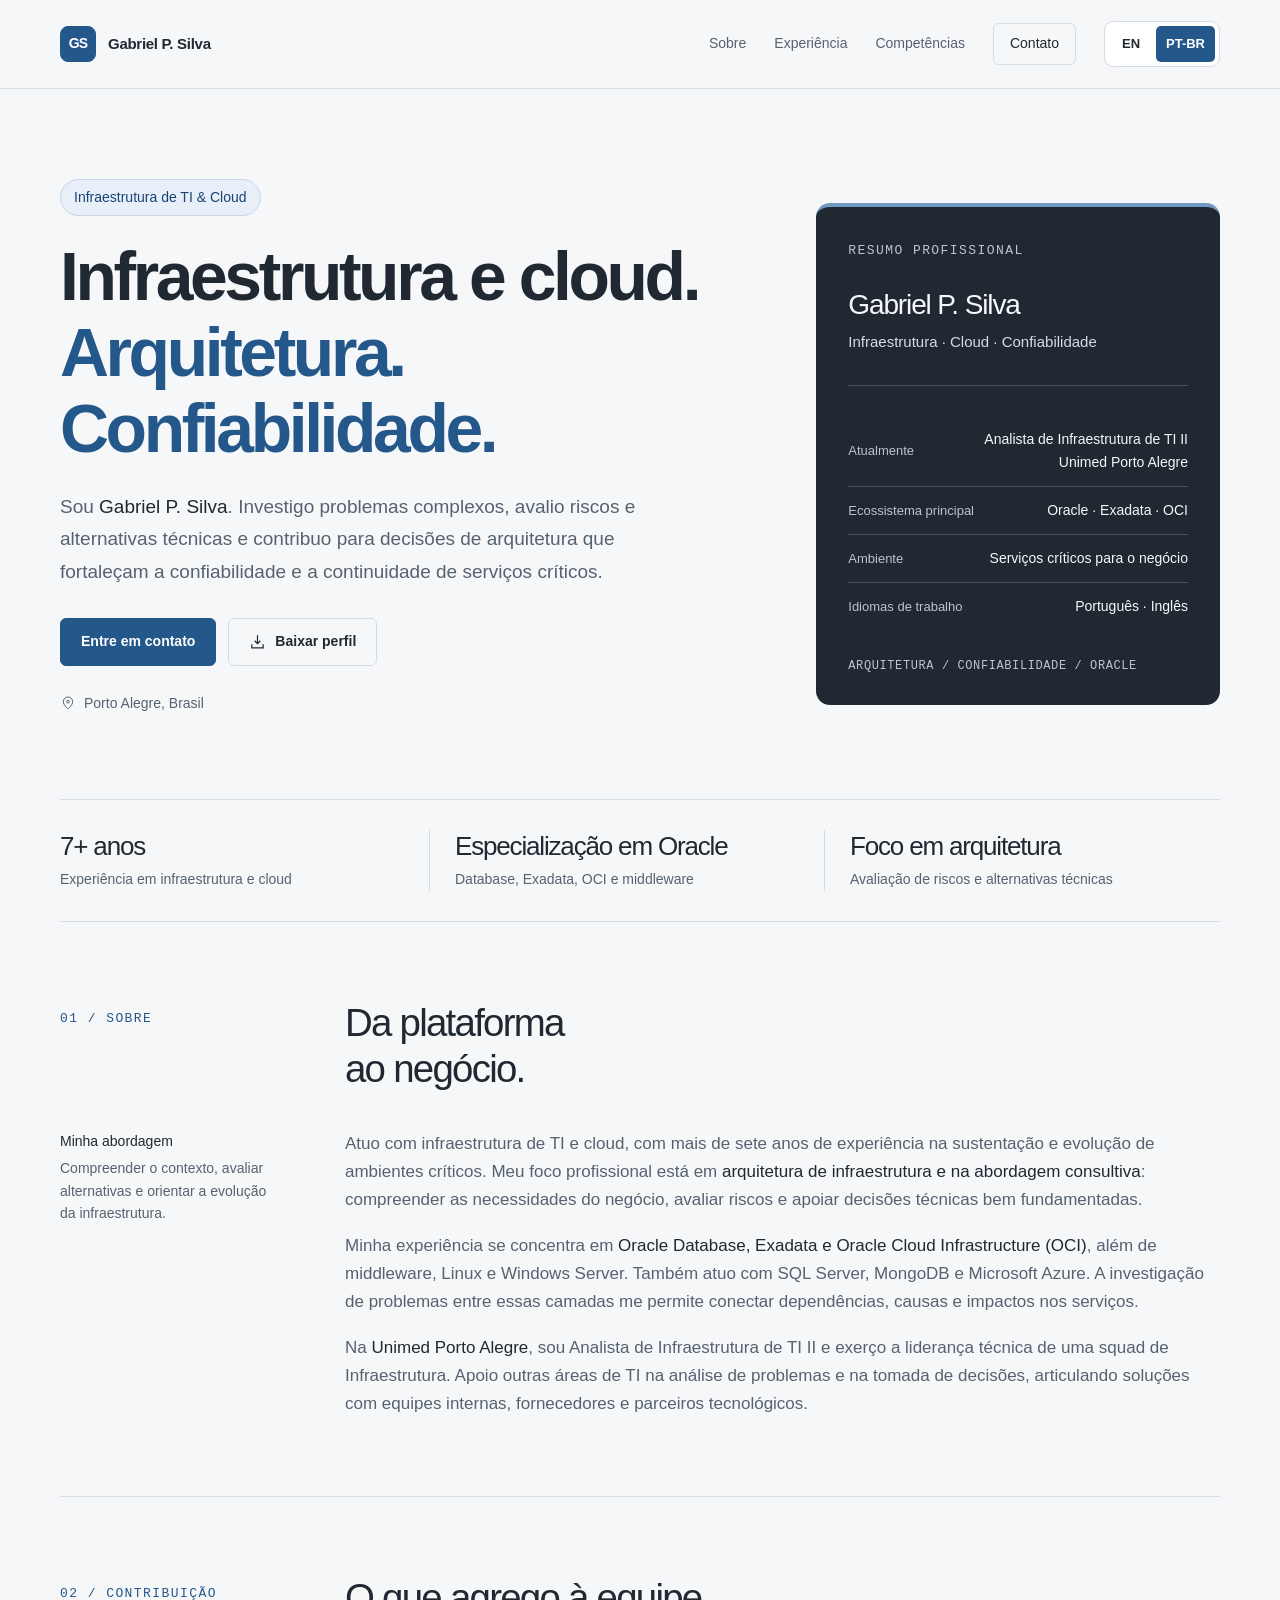
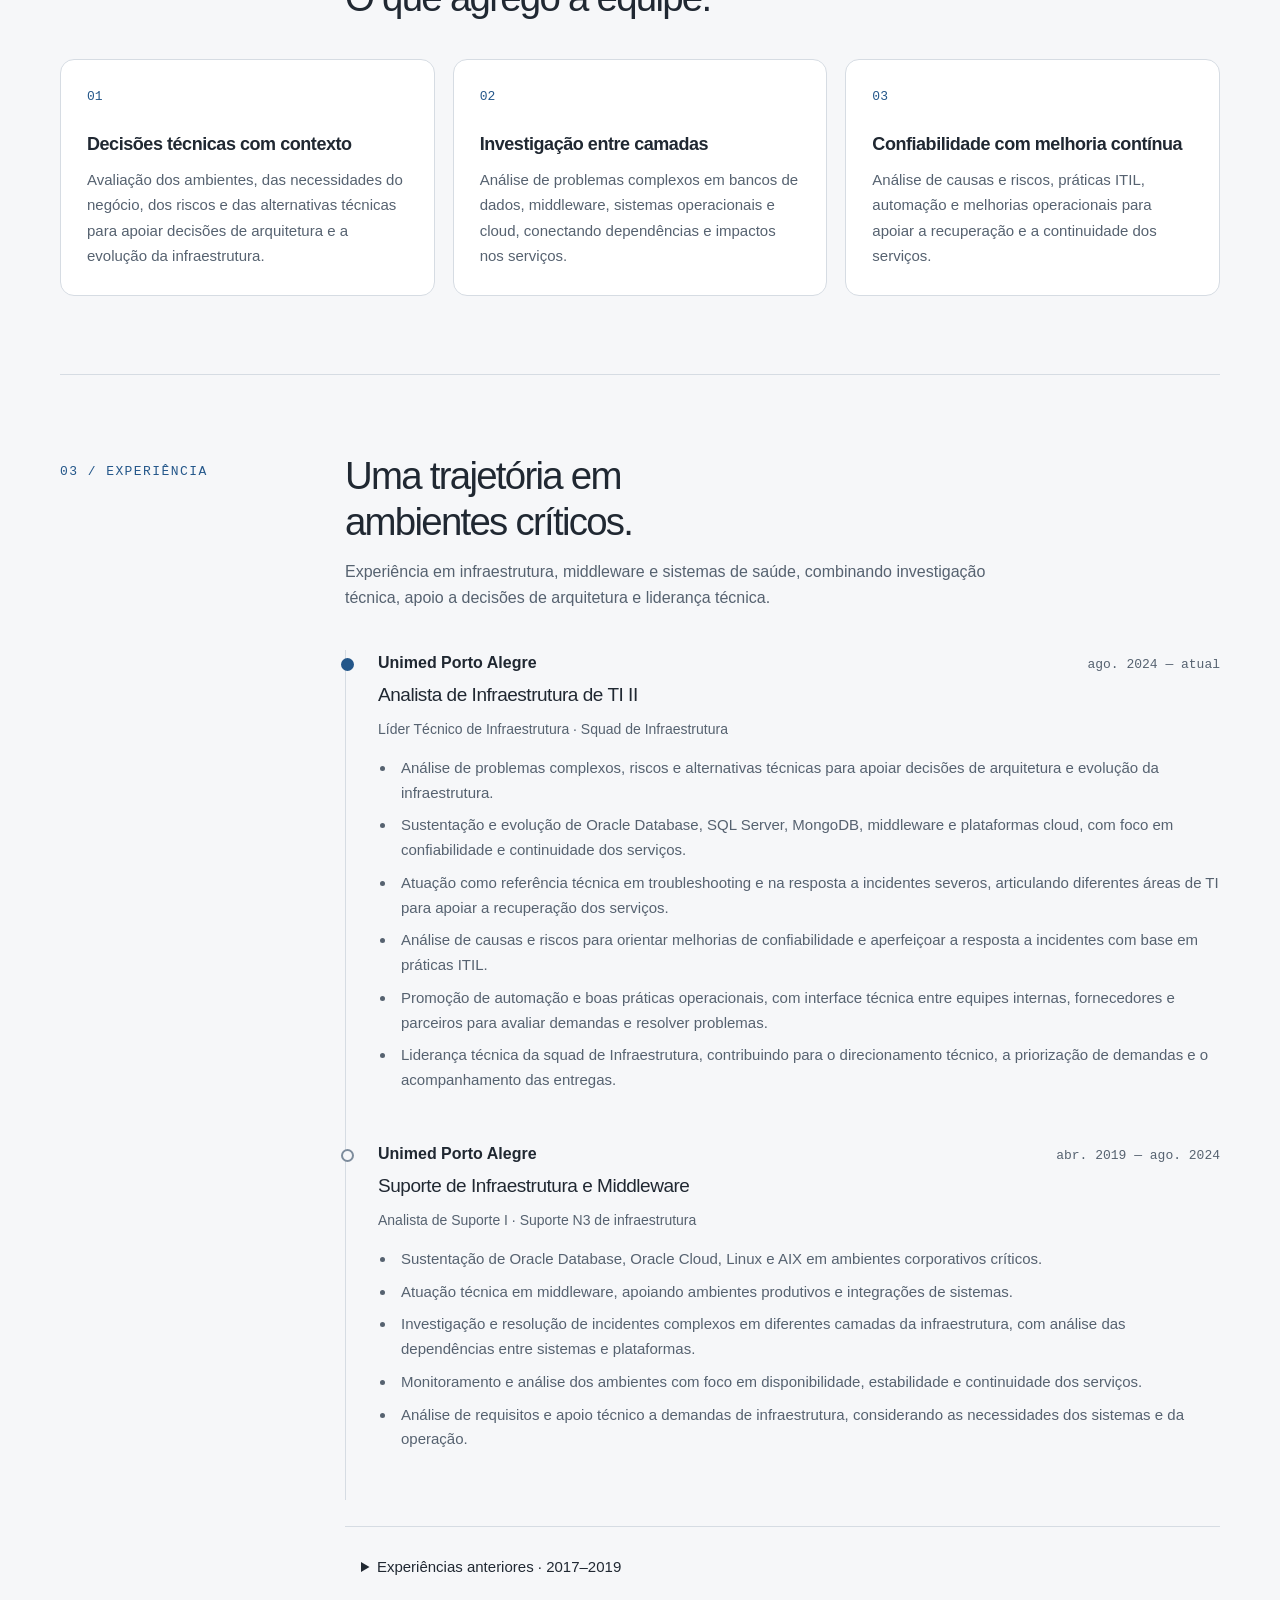
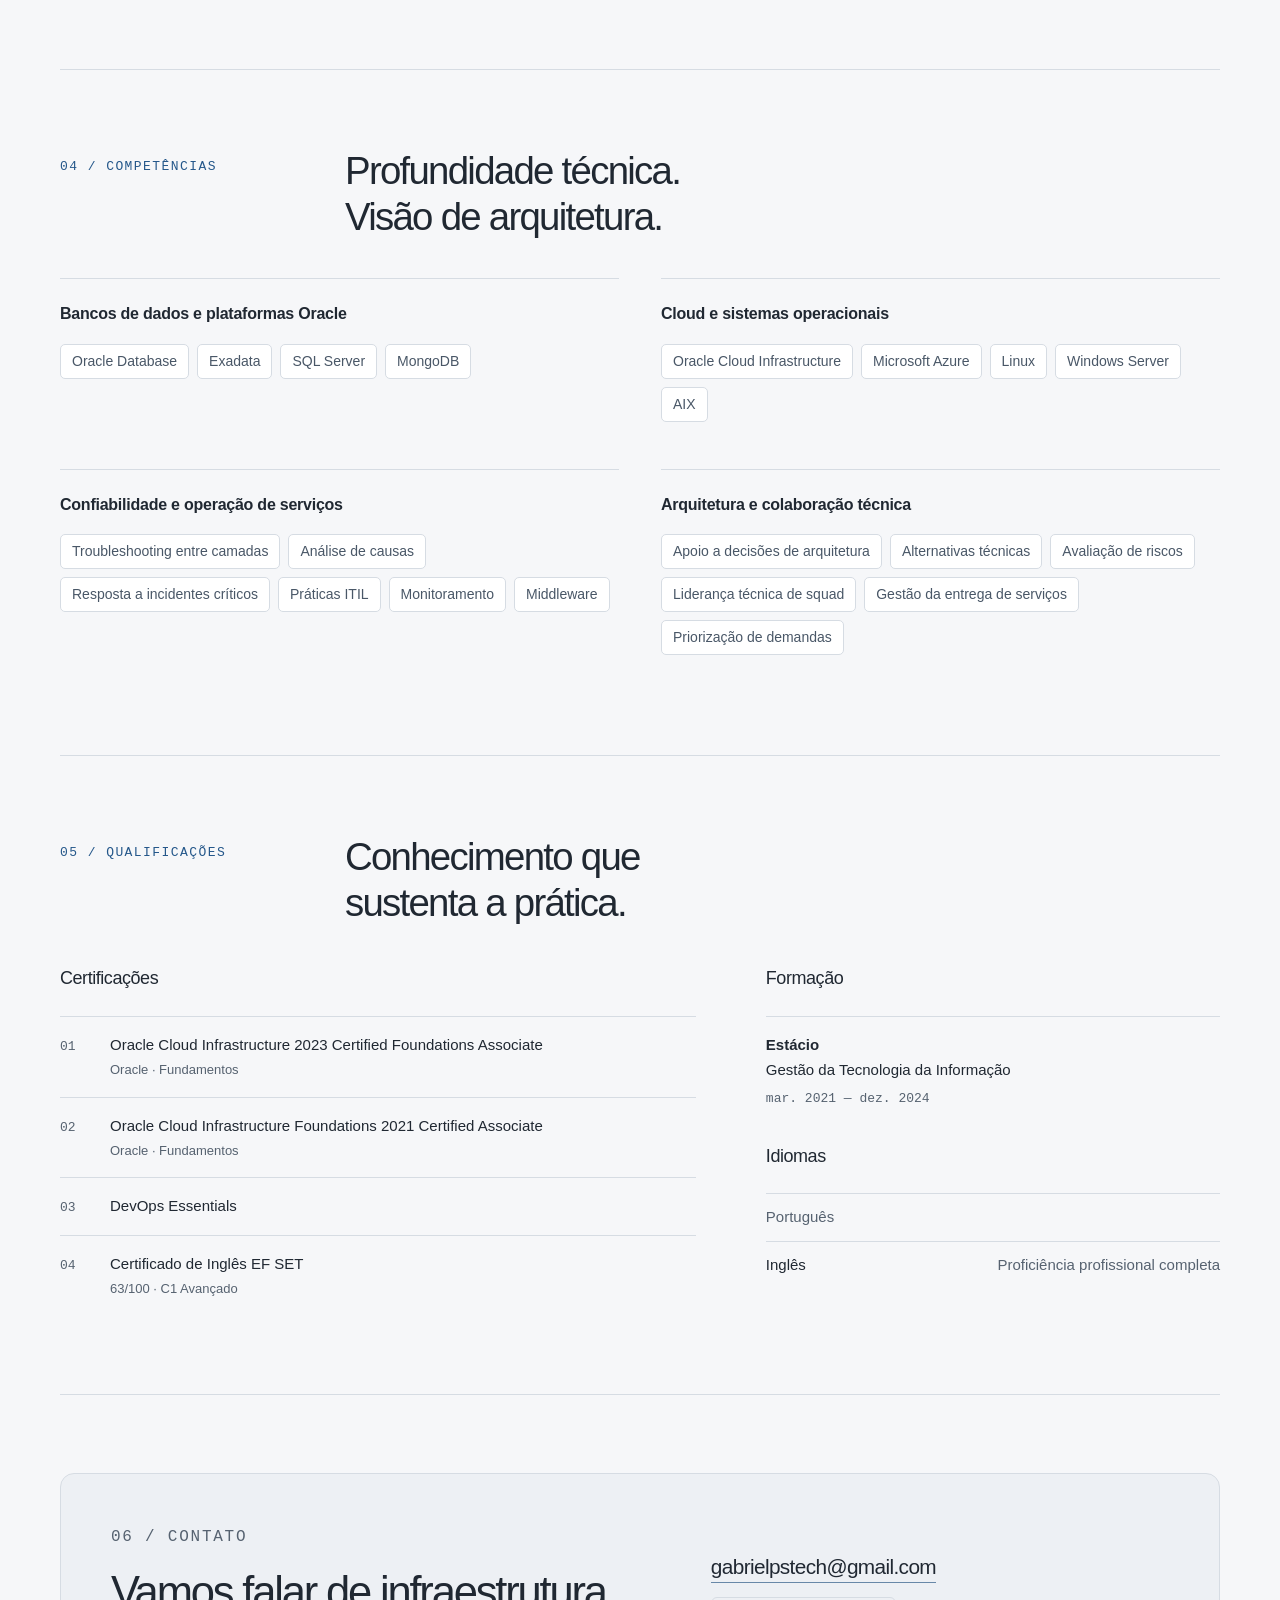
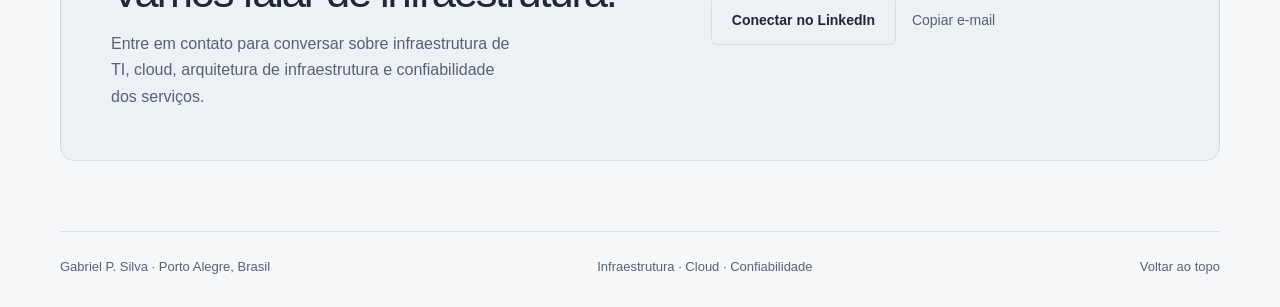
==== commit 56ffdbff: "Apply neutral gray and deep blue theme" ====
--- a/pt-br.html
+++ b/pt-br.html
@@ -5,7 +5,7 @@
   <meta name="viewport" content="width=device-width, initial-scale=1">
   <title>Gabriel P. Silva | Infraestrutura de TI &amp; Cloud</title>
   <meta name="description" content="Infraestrutura de TI e cloud, com foco em arquitetura, confiabilidade, Oracle Database, Exadata e OCI. Análise técnica para ambientes críticos.">
-  <meta name="theme-color" content="#faf6ef">
+  <meta name="theme-color" content="#f6f7f9">
   <meta property="og:title" content="Gabriel P. Silva | Infraestrutura e Cloud">
   <meta property="og:description" content="Arquitetura de infraestrutura, análise técnica e confiabilidade dos serviços. Oracle Database, Exadata e OCI.">
   <meta property="og:type" content="website">
@@ -16,7 +16,7 @@
   <link rel="alternate" hreflang="en" href="https://gabrielpstech.github.io/my-profile/">
   <link rel="alternate" hreflang="pt-BR" href="https://gabrielpstech.github.io/my-profile/pt-br.html">
   <link rel="alternate" hreflang="x-default" href="https://gabrielpstech.github.io/my-profile/">
-  <link rel="icon" type="image/svg+xml" href="data:image/svg+xml,%3Csvg xmlns='http://www.w3.org/2000/svg' viewBox='0 0 40 40'%3E%3Crect width='40' height='40' rx='9' fill='%23a84e32'/%3E%3Ctext x='20' y='26' text-anchor='middle' fill='%23faf6ef' font-family='Arial,sans-serif' font-size='20' font-weight='700'%3EG%3C/text%3E%3C/svg%3E">
+  <link rel="icon" type="image/svg+xml" href="data:image/svg+xml,%3Csvg xmlns='http://www.w3.org/2000/svg' viewBox='0 0 40 40'%3E%3Crect width='40' height='40' rx='9' fill='%2324578a'/%3E%3Ctext x='20' y='26' text-anchor='middle' fill='%23f6f7f9' font-family='Arial,sans-serif' font-size='20' font-weight='700'%3EG%3C/text%3E%3C/svg%3E">
   <link rel="stylesheet" href="styles.css">
 </head>
 <body>
--- a/styles.css
+++ b/styles.css
@@ -1,33 +1,33 @@
-:root{--paper:#faf6ef;--ink:#302a24;--muted:#6c6056;--line:#ddcfc0;--surface:#f0e5d7;--white:#fffdf9;--radius:14px;--accent:#a84e32;--accent-soft:#f5e4d7;--accent-hover:#873c27}
-    *{box-sizing:border-box}html{scroll-behavior:smooth;scroll-padding-top:100px}body{margin:0;background:var(--paper);color:var(--ink);font-family:Arial,Helvetica,sans-serif;font-size:1rem;line-height:1.65;-webkit-font-smoothing:antialiased}::selection{background:#efd1bd;color:#302a24}a{color:inherit;text-decoration:none}a:focus-visible,button:focus-visible,summary:focus-visible{outline:3px solid #a34b31;outline-offset:5px}button{font:inherit}button,a,summary{-webkit-tap-highlight-color:transparent}.container{width:min(1160px,calc(100% - 80px));margin-inline:auto}.skip{position:fixed;top:-80px;left:20px;background:var(--ink);color:white;padding:12px 20px;z-index:100}.skip:focus{top:12px}
-    header{position:sticky;top:0;z-index:20;background:rgba(250,246,239,.96);border-bottom:1px solid var(--line)}.nav{min-height:88px;display:flex;align-items:center;justify-content:space-between;gap:24px}.brand{display:flex;align-items:center;gap:12px;font-size:.94rem;font-weight:700;letter-spacing:-.02em}.monogram{display:grid;place-items:center;width:36px;height:36px;border:1px solid var(--ink);border-radius:8px;font-size:.875rem;letter-spacing:-.07em}.nav-links{display:flex;gap:28px;align-items:center;font-size:.875rem;color:var(--muted)}.nav-links a{padding:10px 0}.nav-links a:hover{color:var(--ink)}.nav-links .nav-contact{padding:8px 16px;border:1px solid var(--line);border-radius:6px;color:var(--ink)}
-    .eyebrow{font-family:Consolas,'Courier New',monospace;font-size:.8125rem;letter-spacing:.11em;text-transform:uppercase;color:var(--muted);margin:0 0 20px}.hero{padding:90px 0 70px;display:grid;grid-template-columns:minmax(0,1.7fr) minmax(270px,1fr);gap:70px;align-items:center}.role{display:inline-block;font-size:.875rem;color:var(--muted);border:1px solid var(--line);border-radius:30px;padding:6px 13px;margin-bottom:23px}.hero h1{font-size:clamp(3rem,5.3vw,4.8rem);line-height:1.06;letter-spacing:-.065em;font-weight:600;margin:0 0 24px}.hero h1 span{color:#a84e32}.intro{font-size:1.1875rem;line-height:1.7;max-width:580px;color:var(--muted);margin:0 0 30px}.intro strong{color:var(--ink);font-weight:500}.actions{display:flex;align-items:center;flex-wrap:wrap;gap:12px}.button{display:inline-flex;justify-content:center;align-items:center;gap:9px;min-height:48px;padding:10px 20px;border:1px solid var(--accent);border-radius:6px;background:var(--accent);color:var(--white);font-size:.875rem;font-weight:600;transition:background .15s,transform .15s;cursor:pointer}.button:hover{background:#873c27;transform:translateY(-1px)}.button.secondary{background:transparent;color:var(--ink);border-color:var(--line)}.button.secondary:hover{background:var(--surface)}.button svg{width:17px;height:17px;fill:none;stroke:currentColor;stroke-width:1.7}.location{font-size:.875rem;color:var(--muted);display:flex;align-items:center;gap:8px;margin-top:26px}.location svg{width:16px;height:16px;stroke:currentColor;fill:none;stroke-width:1.5}
-    .profile-card{background:var(--ink);color:var(--paper);border-radius:var(--radius);padding:33px 32px 28px;position:relative;overflow:hidden}.profile-card .eyebrow{color:#d5c7b6;margin-bottom:27px}.card-name{font-size:1.75rem;line-height:1.2;letter-spacing:-.04em;margin:0 0 8px;font-weight:500}.card-title{color:#e0d2c1;font-size:.9375rem;margin:0}.card-rule{border:0;border-top:1px solid #665649;margin:30px 0}.focus-list{display:grid;gap:0}.focus-row{display:flex;align-items:center;justify-content:space-between;padding:12px 0;border-bottom:1px solid #665649;gap:16px}.focus-row:last-child{border:0}.focus-row span:first-child{font-size:.8125rem;color:#d5c7b6}.focus-row span:last-child{font-size:.875rem;text-align:right}.card-footer{font-family:Consolas,'Courier New',monospace;color:#d5c7b6;font-size:.75rem;letter-spacing:.05em;margin:27px 0 0}
+:root{--paper:#f6f7f9;--ink:#202832;--muted:#566270;--line:#d6dce3;--surface:#edf0f4;--white:#ffffff;--radius:14px;--accent:#24578a;--accent-soft:#e8eff8;--accent-hover:#194474}
+    *{box-sizing:border-box}html{scroll-behavior:smooth;scroll-padding-top:100px}body{margin:0;background:var(--paper);color:var(--ink);font-family:Arial,Helvetica,sans-serif;font-size:1rem;line-height:1.65;-webkit-font-smoothing:antialiased}::selection{background:#d4e3f4;color:#202832}a{color:inherit;text-decoration:none}a:focus-visible,button:focus-visible,summary:focus-visible{outline:3px solid #24578a;outline-offset:5px}button{font:inherit}button,a,summary{-webkit-tap-highlight-color:transparent}.container{width:min(1160px,calc(100% - 80px));margin-inline:auto}.skip{position:fixed;top:-80px;left:20px;background:var(--ink);color:white;padding:12px 20px;z-index:100}.skip:focus{top:12px}
+    header{position:sticky;top:0;z-index:20;background:rgba(246,247,249,.96);border-bottom:1px solid var(--line)}.nav{min-height:88px;display:flex;align-items:center;justify-content:space-between;gap:24px}.brand{display:flex;align-items:center;gap:12px;font-size:.94rem;font-weight:700;letter-spacing:-.02em}.monogram{display:grid;place-items:center;width:36px;height:36px;border:1px solid var(--ink);border-radius:8px;font-size:.875rem;letter-spacing:-.07em}.nav-links{display:flex;gap:28px;align-items:center;font-size:.875rem;color:var(--muted)}.nav-links a{padding:10px 0}.nav-links a:hover{color:var(--ink)}.nav-links .nav-contact{padding:8px 16px;border:1px solid var(--line);border-radius:6px;color:var(--ink)}
+    .eyebrow{font-family:Consolas,'Courier New',monospace;font-size:.8125rem;letter-spacing:.11em;text-transform:uppercase;color:var(--muted);margin:0 0 20px}.hero{padding:90px 0 70px;display:grid;grid-template-columns:minmax(0,1.7fr) minmax(270px,1fr);gap:70px;align-items:center}.role{display:inline-block;font-size:.875rem;color:var(--muted);border:1px solid var(--line);border-radius:30px;padding:6px 13px;margin-bottom:23px}.hero h1{font-size:clamp(3rem,5.3vw,4.8rem);line-height:1.06;letter-spacing:-.065em;font-weight:600;margin:0 0 24px}.hero h1 span{color:#24578a}.intro{font-size:1.1875rem;line-height:1.7;max-width:580px;color:var(--muted);margin:0 0 30px}.intro strong{color:var(--ink);font-weight:500}.actions{display:flex;align-items:center;flex-wrap:wrap;gap:12px}.button{display:inline-flex;justify-content:center;align-items:center;gap:9px;min-height:48px;padding:10px 20px;border:1px solid var(--accent);border-radius:6px;background:var(--accent);color:var(--white);font-size:.875rem;font-weight:600;transition:background .15s,transform .15s;cursor:pointer}.button:hover{background:#194474;transform:translateY(-1px)}.button.secondary{background:transparent;color:var(--ink);border-color:var(--line)}.button.secondary:hover{background:var(--surface)}.button svg{width:17px;height:17px;fill:none;stroke:currentColor;stroke-width:1.7}.location{font-size:.875rem;color:var(--muted);display:flex;align-items:center;gap:8px;margin-top:26px}.location svg{width:16px;height:16px;stroke:currentColor;fill:none;stroke-width:1.5}
+    .profile-card{background:var(--ink);color:var(--paper);border-radius:var(--radius);padding:33px 32px 28px;position:relative;overflow:hidden}.profile-card .eyebrow{color:#bac5d2;margin-bottom:27px}.card-name{font-size:1.75rem;line-height:1.2;letter-spacing:-.04em;margin:0 0 8px;font-weight:500}.card-title{color:#d4dce5;font-size:.9375rem;margin:0}.card-rule{border:0;border-top:1px solid #445262;margin:30px 0}.focus-list{display:grid;gap:0}.focus-row{display:flex;align-items:center;justify-content:space-between;padding:12px 0;border-bottom:1px solid #445262;gap:16px}.focus-row:last-child{border:0}.focus-row span:first-child{font-size:.8125rem;color:#bac5d2}.focus-row span:last-child{font-size:.875rem;text-align:right}.card-footer{font-family:Consolas,'Courier New',monospace;color:#bac5d2;font-size:.75rem;letter-spacing:.05em;margin:27px 0 0}
     .overview{display:grid;grid-template-columns:repeat(3,1fr);border-top:1px solid var(--line);border-bottom:1px solid var(--line);padding:30px 0;gap:25px}.overview-item{padding-right:25px;border-right:1px solid var(--line)}.overview-item:last-child{border:0}.overview-item h2{font-size:1.625rem;letter-spacing:-.045em;font-weight:500;line-height:1.25;margin:0 0 5px}.overview-item p{font-size:.875rem;margin:0;color:var(--muted)}
     section{padding:78px 0;border-bottom:1px solid var(--line)}.section-heading{display:grid;grid-template-columns:240px 1fr;gap:45px;margin-bottom:38px}.section-heading .eyebrow{margin-top:8px}.section-heading h2{font-size:clamp(1.9rem,3vw,2.65rem);line-height:1.2;letter-spacing:-.045em;font-weight:500;margin:0}.section-heading p{color:var(--muted);max-width:650px;margin:14px 0 0}.about-content{display:grid;grid-template-columns:240px 1fr;gap:45px}.about-content p{font-size:1.0625rem;color:var(--muted);margin:0 0 18px}.about-content p:last-child{margin:0}.about-content strong{color:var(--ink);font-weight:500}.side-note{font-size:.875rem!important;line-height:1.6;max-width:210px}.side-note span{display:block;color:var(--ink);margin-bottom:5px}
     .strengths{display:grid;grid-template-columns:repeat(3,1fr);gap:18px}.strength{padding:26px;border:1px solid var(--line);border-radius:var(--radius)}.strength .number{font-family:Consolas,'Courier New',monospace;font-size:.8125rem;color:var(--muted);display:block;margin-bottom:24px}.strength h3{font-size:1.125rem;line-height:1.4;letter-spacing:-.025em;font-weight:600;margin:0 0 10px}.strength p{color:var(--muted);font-size:.9375rem;line-height:1.7;margin:0}
-    .timeline{margin-left:285px}.job{position:relative;border-left:1px solid var(--line);padding:0 0 40px 32px}.job:last-child{padding-bottom:0}.job::before{content:'';position:absolute;left:-5px;top:8px;height:9px;width:9px;border-radius:50%;background:var(--paper);border:2px solid #aa8c78}.job:first-child::before{background:var(--ink);border-color:var(--ink)}.job-top{display:flex;justify-content:space-between;align-items:baseline;gap:18px;flex-wrap:wrap;margin-bottom:5px}.company{font-weight:600;font-size:1rem}.date{font-family:Consolas,'Courier New',monospace;font-size:.8125rem;color:var(--muted)}.job h3{font-size:1.1875rem;font-weight:500;letter-spacing:-.025em;margin:0 0 8px;line-height:1.5}.job .official{font-size:.875rem;color:var(--muted);margin:0 0 15px}.job ul{padding-left:18px;color:var(--muted);font-size:.9375rem;margin:0}.job li{padding-left:5px;margin:8px 0}.job p{font-size:.9375rem;color:var(--muted);margin:0}.earlier{margin:26px 0 0 0;border-top:1px solid var(--line);padding-top:20px}.earlier summary{cursor:pointer;font-size:.9375rem;font-weight:500;min-height:44px;display:list-item;margin-left:16px;padding:8px 0}.earlier-content{padding-top:22px}.earlier-content .job{padding-bottom:24px}.earlier-content .job:last-child{padding-bottom:0}
-    .skills-grid{display:grid;grid-template-columns:repeat(2,1fr);gap:25px 42px}.skill-group{padding:22px 0;border-top:1px solid var(--line)}.skill-group h3{font-size:1rem;font-weight:600;margin:0 0 16px;letter-spacing:-.015em}.tags{display:flex;flex-wrap:wrap;gap:8px}.tag{border:1px solid var(--line);background:var(--white);padding:6px 11px;border-radius:5px;font-size:.875rem;color:#5d5046;line-height:1.5}.credentials{display:grid;grid-template-columns:1.4fr 1fr;gap:70px}.credentials h3{font-size:1.125rem;font-weight:500;letter-spacing:-.025em;margin:0 0 22px}.cert-list{list-style:none;padding:0;margin:0}.cert-list li{padding:16px 0;border-top:1px solid var(--line);display:grid;grid-template-columns:40px 1fr;gap:10px}.cert-index{font-family:Consolas,'Courier New',monospace;font-size:.8125rem;color:var(--muted);padding-top:3px}.cert-name{font-size:.9375rem;line-height:1.6}.cert-meta{display:block;font-size:.8125rem;color:var(--muted);margin-top:3px}.education{border-top:1px solid var(--line);padding-top:16px;margin-bottom:32px}.education p{margin:0;font-size:.9375rem}.education .school{font-weight:600}.education .date{display:block;margin-top:6px}.language-row{display:flex;justify-content:space-between;gap:20px;padding:11px 0;border-top:1px solid var(--line);font-size:.9375rem}.language-row span:last-child{color:var(--muted);text-align:right}
-    #contact{border:0;padding-bottom:70px}.contact-panel{padding:50px;background:var(--surface);border:1px solid var(--line);border-radius:var(--radius);display:grid;grid-template-columns:1.2fr 1fr;gap:50px;align-items:center}.contact-panel h2{font-size:clamp(2rem,3.4vw,3rem);line-height:1.12;letter-spacing:-.05em;font-weight:500;margin:0 0 14px}.contact-panel p{color:var(--muted);font-size:1rem;margin:0;max-width:400px}.contact-options{display:flex;flex-direction:column;gap:14px;align-items:flex-start}.email-link{font-size:clamp(1rem,2vw,1.3rem);letter-spacing:-.03em;border-bottom:1px solid #a17b63;line-height:1.5;overflow-wrap:anywhere}.email-link:hover{border-color:var(--ink)}.contact-tools{display:flex;align-items:center;gap:16px;flex-wrap:wrap}.copy-button{background:transparent;border:0;padding:10px 0;font-size:.875rem;color:var(--muted);cursor:pointer;min-height:44px}.copy-button:hover{color:var(--ink)}.copy-status{font-size:.8125rem;color:var(--muted);min-height:1.5em;margin:0!important}.footer{padding:24px 0 30px;border-top:1px solid var(--line);display:flex;justify-content:space-between;gap:20px;color:var(--muted);font-size:.8125rem}.footer a:hover{color:var(--ink)}
+    .timeline{margin-left:285px}.job{position:relative;border-left:1px solid var(--line);padding:0 0 40px 32px}.job:last-child{padding-bottom:0}.job::before{content:'';position:absolute;left:-5px;top:8px;height:9px;width:9px;border-radius:50%;background:var(--paper);border:2px solid #7d8c9c}.job:first-child::before{background:var(--ink);border-color:var(--ink)}.job-top{display:flex;justify-content:space-between;align-items:baseline;gap:18px;flex-wrap:wrap;margin-bottom:5px}.company{font-weight:600;font-size:1rem}.date{font-family:Consolas,'Courier New',monospace;font-size:.8125rem;color:var(--muted)}.job h3{font-size:1.1875rem;font-weight:500;letter-spacing:-.025em;margin:0 0 8px;line-height:1.5}.job .official{font-size:.875rem;color:var(--muted);margin:0 0 15px}.job ul{padding-left:18px;color:var(--muted);font-size:.9375rem;margin:0}.job li{padding-left:5px;margin:8px 0}.job p{font-size:.9375rem;color:var(--muted);margin:0}.earlier{margin:26px 0 0 0;border-top:1px solid var(--line);padding-top:20px}.earlier summary{cursor:pointer;font-size:.9375rem;font-weight:500;min-height:44px;display:list-item;margin-left:16px;padding:8px 0}.earlier-content{padding-top:22px}.earlier-content .job{padding-bottom:24px}.earlier-content .job:last-child{padding-bottom:0}
+    .skills-grid{display:grid;grid-template-columns:repeat(2,1fr);gap:25px 42px}.skill-group{padding:22px 0;border-top:1px solid var(--line)}.skill-group h3{font-size:1rem;font-weight:600;margin:0 0 16px;letter-spacing:-.015em}.tags{display:flex;flex-wrap:wrap;gap:8px}.tag{border:1px solid var(--line);background:var(--white);padding:6px 11px;border-radius:5px;font-size:.875rem;color:#495767;line-height:1.5}.credentials{display:grid;grid-template-columns:1.4fr 1fr;gap:70px}.credentials h3{font-size:1.125rem;font-weight:500;letter-spacing:-.025em;margin:0 0 22px}.cert-list{list-style:none;padding:0;margin:0}.cert-list li{padding:16px 0;border-top:1px solid var(--line);display:grid;grid-template-columns:40px 1fr;gap:10px}.cert-index{font-family:Consolas,'Courier New',monospace;font-size:.8125rem;color:var(--muted);padding-top:3px}.cert-name{font-size:.9375rem;line-height:1.6}.cert-meta{display:block;font-size:.8125rem;color:var(--muted);margin-top:3px}.education{border-top:1px solid var(--line);padding-top:16px;margin-bottom:32px}.education p{margin:0;font-size:.9375rem}.education .school{font-weight:600}.education .date{display:block;margin-top:6px}.language-row{display:flex;justify-content:space-between;gap:20px;padding:11px 0;border-top:1px solid var(--line);font-size:.9375rem}.language-row span:last-child{color:var(--muted);text-align:right}
+    #contact{border:0;padding-bottom:70px}.contact-panel{padding:50px;background:var(--surface);border:1px solid var(--line);border-radius:var(--radius);display:grid;grid-template-columns:1.2fr 1fr;gap:50px;align-items:center}.contact-panel h2{font-size:clamp(2rem,3.4vw,3rem);line-height:1.12;letter-spacing:-.05em;font-weight:500;margin:0 0 14px}.contact-panel p{color:var(--muted);font-size:1rem;margin:0;max-width:400px}.contact-options{display:flex;flex-direction:column;gap:14px;align-items:flex-start}.email-link{font-size:clamp(1rem,2vw,1.3rem);letter-spacing:-.03em;border-bottom:1px solid #6888a8;line-height:1.5;overflow-wrap:anywhere}.email-link:hover{border-color:var(--ink)}.contact-tools{display:flex;align-items:center;gap:16px;flex-wrap:wrap}.copy-button{background:transparent;border:0;padding:10px 0;font-size:.875rem;color:var(--muted);cursor:pointer;min-height:44px}.copy-button:hover{color:var(--ink)}.copy-status{font-size:.8125rem;color:var(--muted);min-height:1.5em;margin:0!important}.footer{padding:24px 0 30px;border-top:1px solid var(--line);display:flex;justify-content:space-between;gap:20px;color:var(--muted);font-size:.8125rem}.footer a:hover{color:var(--ink)}
     @media(min-width:1500px){.hero{padding-top:110px;padding-bottom:90px}}
     @media(max-width:900px){.container{width:calc(100% - 48px)}.hero{gap:32px;padding:60px 0}.hero h1{font-size:3.4rem}.profile-card{padding:27px 24px}.section-heading,.about-content{grid-template-columns:170px 1fr;gap:28px}.timeline{margin-left:198px}.strengths{gap:12px}.strength{padding:20px}.credentials{gap:35px}.contact-panel{padding:35px;gap:30px}}
     @media(max-width:680px){html{scroll-padding-top:100px}.container{width:calc(100% - 40px)}.nav{min-height:76px;gap:12px}.brand{font-size:.875rem}.nav-links{gap:14px}.nav-links a{font-size:.8125rem}.nav-links .desktop-link{display:none}.nav-links .nav-contact{padding:8px 12px}.hero{grid-template-columns:1fr;gap:36px;padding:45px 0 38px}.hero h1{font-size:clamp(2.8rem,10vw,4rem)}.intro{font-size:1.0625rem}.profile-card{padding:28px}.profile-card .eyebrow{margin-bottom:20px}.overview{grid-template-columns:1fr;gap:20px;padding:24px 0}.overview-item{border-right:0;border-bottom:1px solid var(--line);padding:0 0 18px}.overview-item:last-child{padding-bottom:0}.overview-item h2{font-size:1.375rem}.overview-item p{font-size:.875rem}section{padding:50px 0}.section-heading,.about-content{grid-template-columns:1fr;gap:10px}.section-heading{margin-bottom:26px}.section-heading .eyebrow{margin:0 0 9px}.side-note{max-width:none;margin-bottom:12px!important}.side-note span{display:inline;margin-right:5px}.strengths{grid-template-columns:1fr;gap:14px}.strength{padding:24px}.strength .number{margin-bottom:14px}.timeline{margin-left:5px}.job{padding-left:23px}.job-top{gap:4px}.skills-grid{grid-template-columns:1fr;gap:6px}.credentials{grid-template-columns:1fr;gap:32px}.contact-panel{grid-template-columns:1fr;padding:28px;gap:28px}.contact-panel h2{font-size:2.2rem}.footer{flex-direction:column;gap:7px}#contact{padding-bottom:45px}}
     @media(prefers-reduced-motion:reduce){html{scroll-behavior:auto}*{transition:none!important}}
-    @media print{header,.actions,.contact-tools,.copy-status,.skip{display:none!important}body{background:#fffdf9;font-size:11pt}.container{width:100%}.hero{padding:20px 0;gap:25px}.hero h1{font-size:34pt}.profile-card{color:#222;background:#eee;print-color-adjust:exact}.profile-card .eyebrow,.card-title,.focus-row span:first-child,.card-footer{color:#555}.overview{padding:18px 0}section{padding:25px 0}.section-heading,.about-content{grid-template-columns:130px 1fr;gap:20px}.timeline{margin-left:150px}.job,.strength,.cert-list li{break-inside:avoid}.contact-panel{padding:20px}.earlier-content{display:block}.footer{padding:15px 0}}
-/* Warm natural palette; restrained accents and accessible contrast. */
+    @media print{header,.actions,.contact-tools,.copy-status,.skip{display:none!important}body{background:#ffffff;font-size:11pt}.container{width:100%}.hero{padding:20px 0;gap:25px}.hero h1{font-size:34pt}.profile-card{color:#222;background:#eee;print-color-adjust:exact}.profile-card .eyebrow,.card-title,.focus-row span:first-child,.card-footer{color:#555}.overview{padding:18px 0}section{padding:25px 0}.section-heading,.about-content{grid-template-columns:130px 1fr;gap:20px}.timeline{margin-left:150px}.job,.strength,.cert-list li{break-inside:avoid}.contact-panel{padding:20px}.earlier-content{display:block}.footer{padding:15px 0}}
+/* Neutral gray and deep blue palette; restrained accents and accessible contrast. */
 .monogram{background:var(--accent);border-color:var(--accent);color:var(--white)}
-.role{background:var(--accent-soft);color:#873c27;border-color:#e5c4ae}
+.role{background:var(--accent-soft);color:#194474;border-color:#c5d6e8}
 .hero h1{letter-spacing:-.05em;line-height:1.12}
 .hero h1 span{color:var(--accent)}
 .section-heading .eyebrow,.strength .number{color:var(--accent)}
-.profile-card{border-top:4px solid #d58a67}
-.strength{background:#fffaf4}
+.profile-card{border-top:4px solid #7199c2}
+.strength{background:#ffffff}
 .job:first-child::before{background:var(--accent);border-color:var(--accent)}
-.language-switch{display:flex;align-items:center;gap:3px;padding:4px;border:1px solid var(--line);border-radius:9px;background:#fffaf4;flex-shrink:0}
+.language-switch{display:flex;align-items:center;gap:3px;padding:4px;border:1px solid var(--line);border-radius:9px;background:#ffffff;flex-shrink:0}
 .language-current,.nav-links .language-link{display:inline-flex;align-items:center;justify-content:center;min-height:36px;min-width:44px;padding:5px 10px;font-size:.8125rem;line-height:1.3;font-weight:600;border-radius:5px}
 .language-current{color:var(--white);background:var(--accent)}
 .nav-links .language-link{color:var(--ink)}
-.nav-links .language-link:hover{background:var(--accent-soft);color:#873c27}
+.nav-links .language-link:hover{background:var(--accent-soft);color:#194474}
 @media(max-width:900px){.nav-links{gap:16px}}
 @media(max-width:680px){.nav{padding-block:14px;flex-wrap:wrap;gap:10px}.nav-links{width:100%;justify-content:space-between;gap:10px}.nav-links .nav-contact{margin-left:auto}.language-switch{margin-left:3px}html{scroll-padding-top:145px}.hero h1{font-size:clamp(2.65rem,9.8vw,4rem)}}
 @media print{.strength{background:white}.profile-card{border-top-color:var(--accent)}}
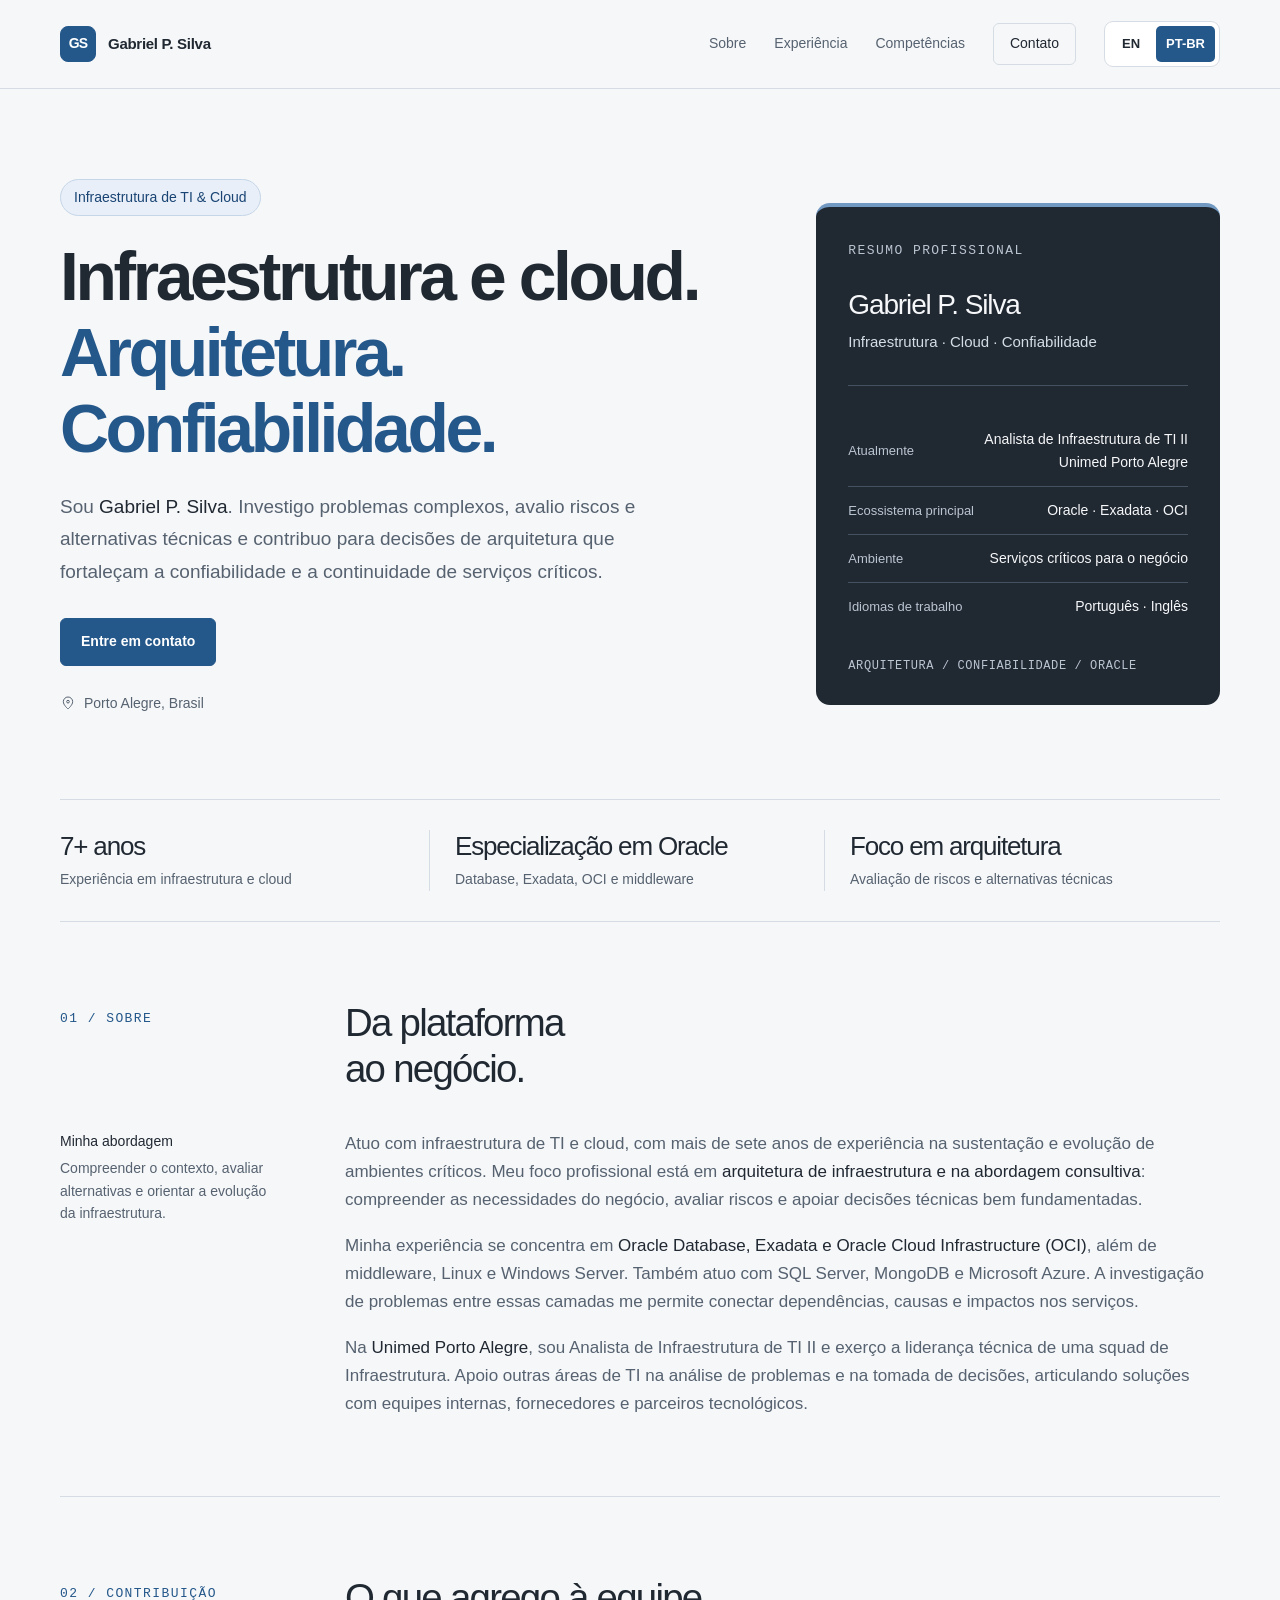
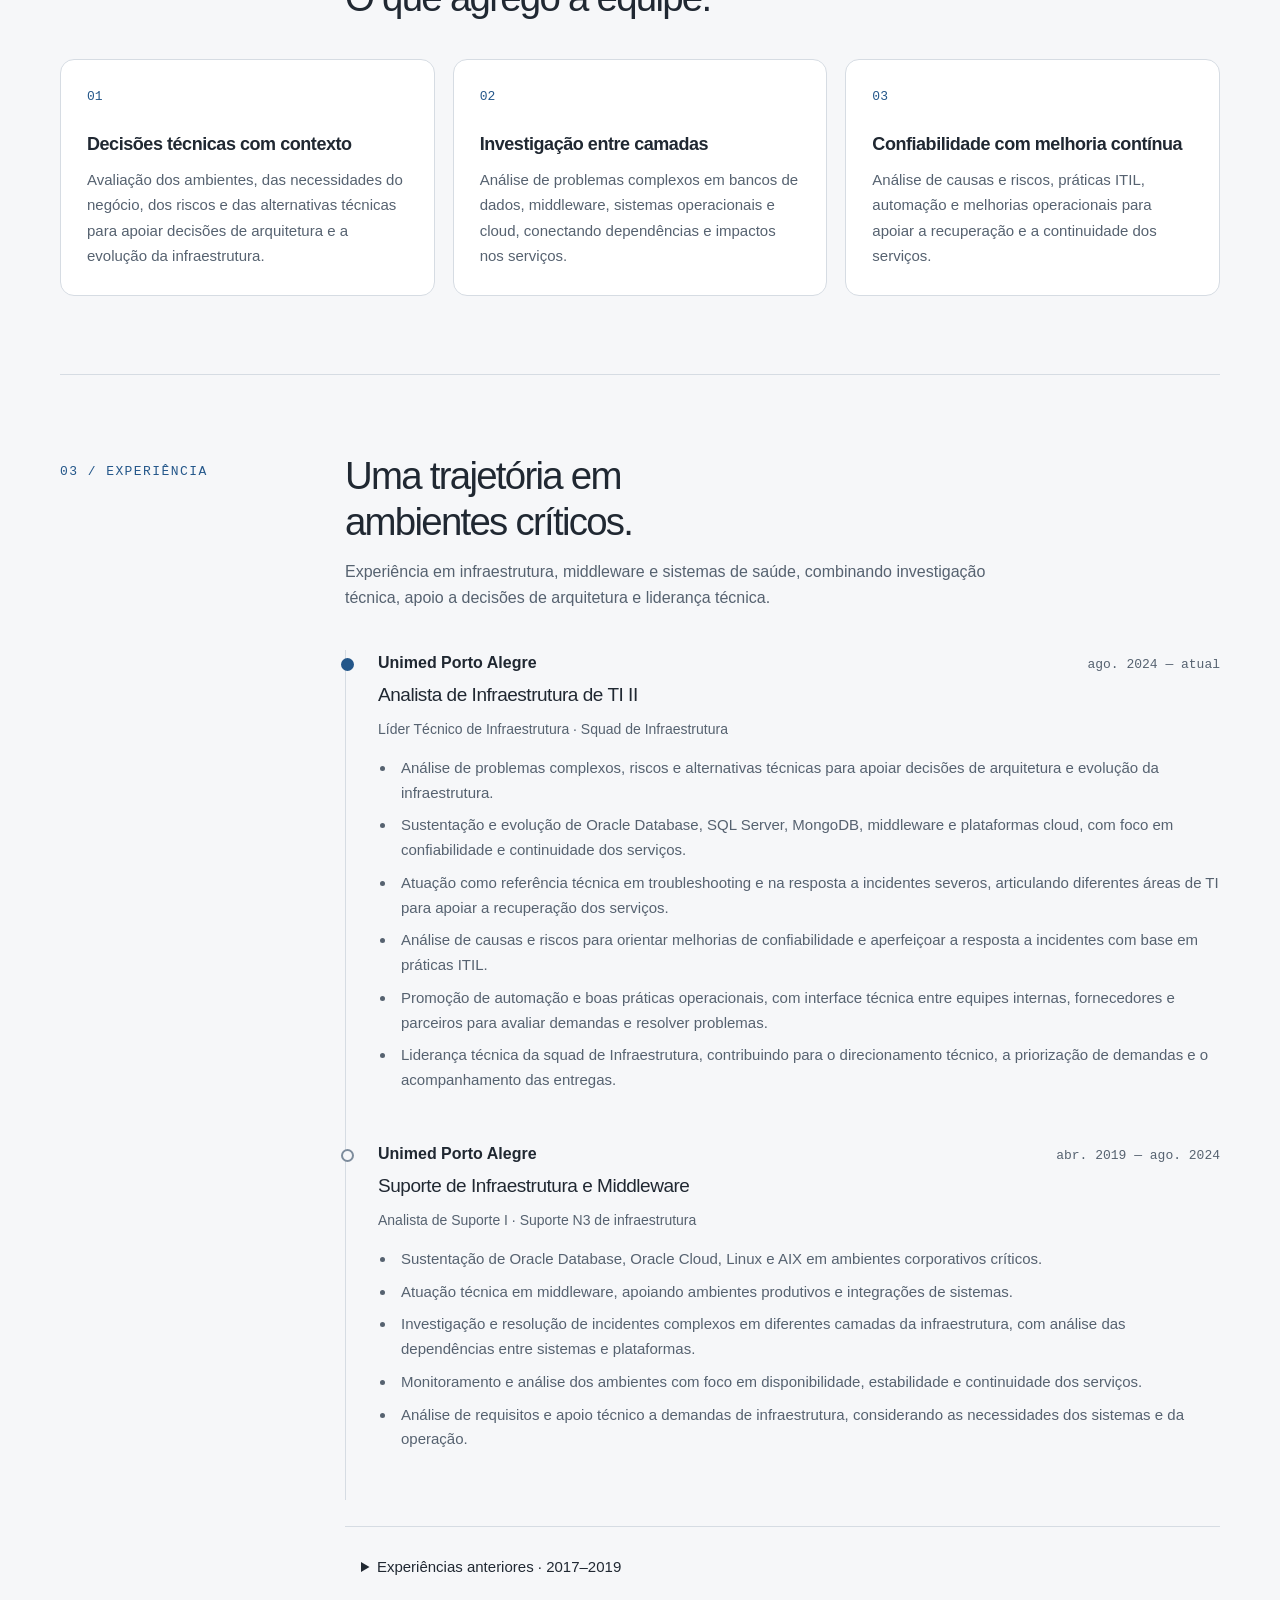
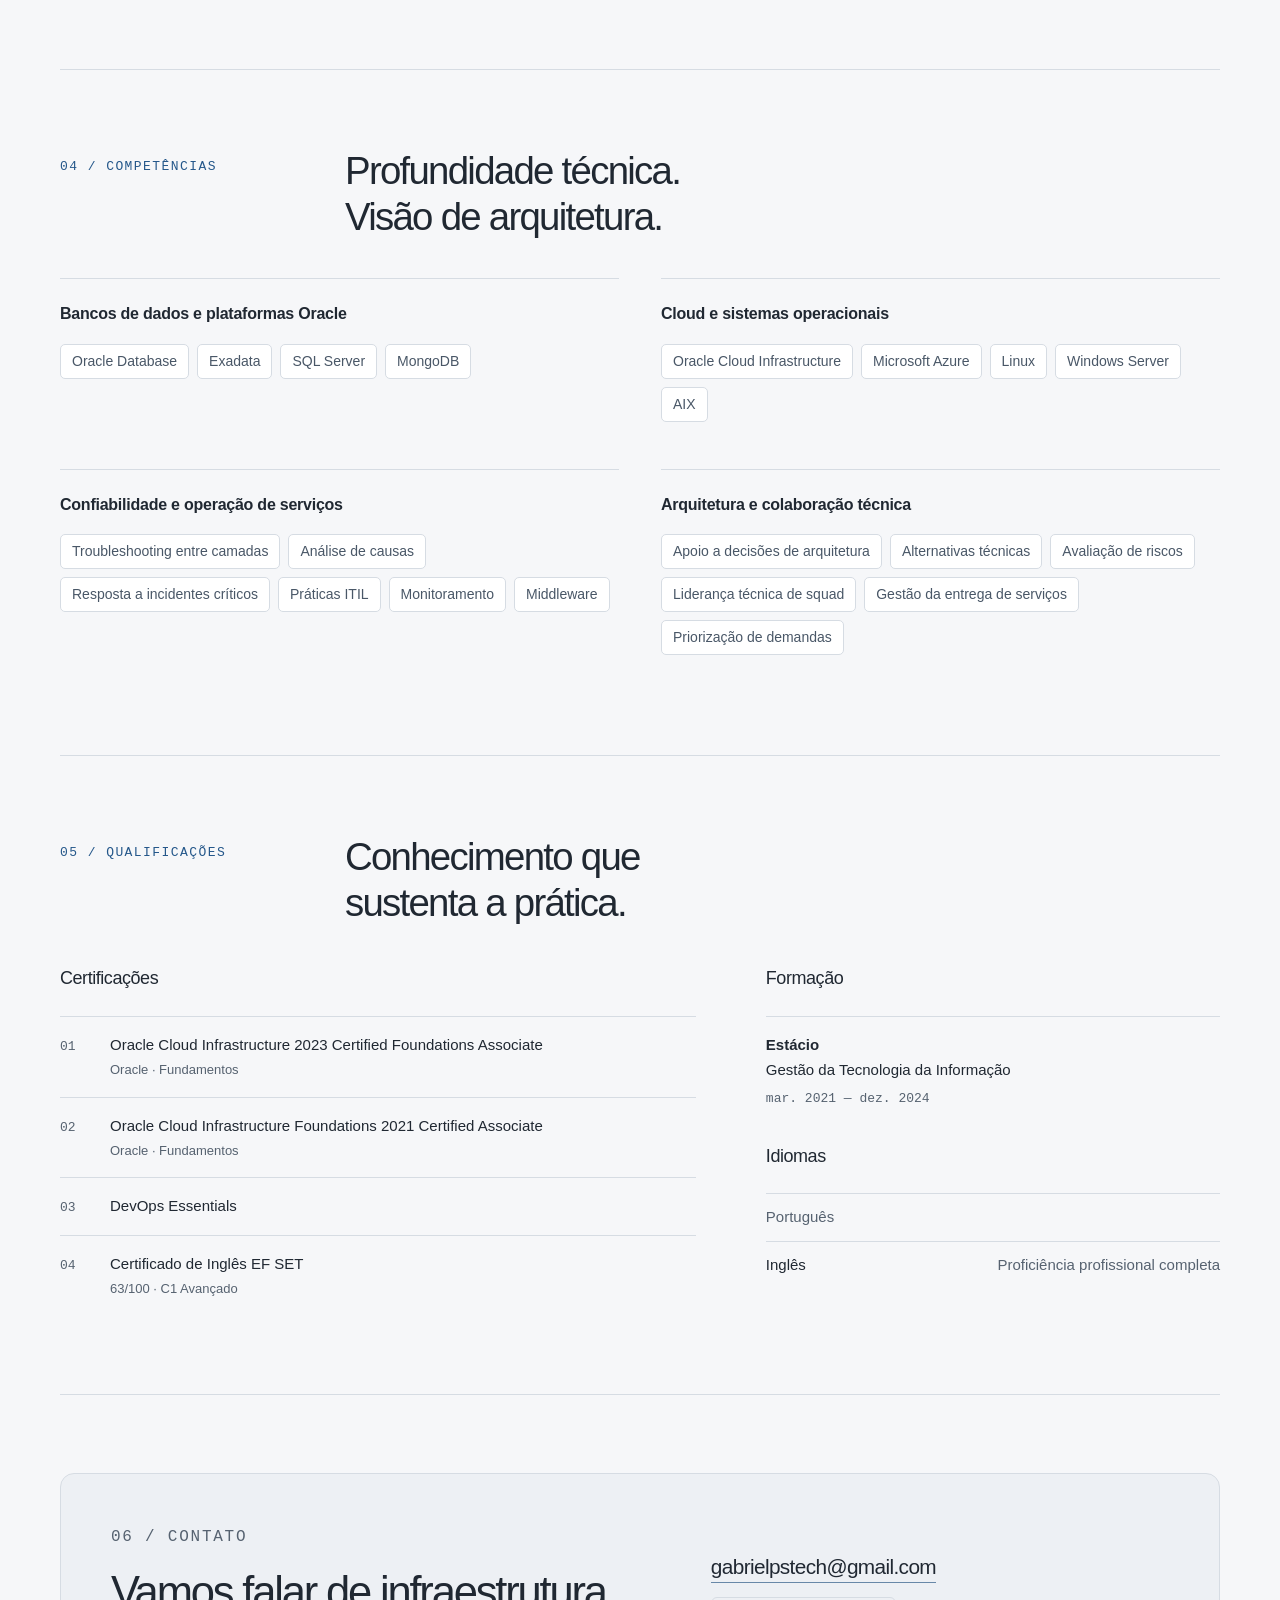
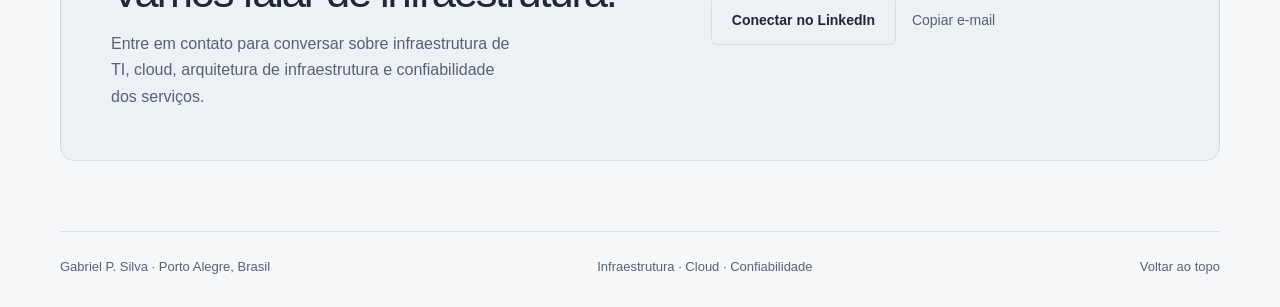
==== commit 48f0705c: "Remove LinkedIn PDF download from public page" ====
--- a/pt-br.html
+++ b/pt-br.html
@@ -33,7 +33,7 @@
         <span class="role">Infraestrutura de TI &amp; Cloud</span>
         <h1>Infraestrutura e cloud.<br><span>Arquitetura. Confiabilidade.</span></h1>
         <p class="intro">Sou <strong>Gabriel P. Silva</strong>. Investigo problemas complexos, avalio riscos e alternativas técnicas e contribuo para decisões de arquitetura que fortaleçam a confiabilidade e a continuidade de serviços críticos.</p>
-        <div class="actions"><a class="button" href="mailto:gabrielpstech@gmail.com">Entre em contato</a><a class="button secondary" href="gabriel-silva-profile.pdf" download="Gabriel-P-Silva-Profile.pdf"><svg viewBox="0 0 24 24" aria-hidden="true"><path d="M12 3v12m-4-4 4 4 4-4M4 16v5h16v-5"/></svg>Baixar perfil</a></div>
+        <div class="actions"><a class="button" href="mailto:gabrielpstech@gmail.com">Entre em contato</a></div>
         <p class="location"><svg viewBox="0 0 24 24" aria-hidden="true"><path d="M19 10c0 5-7 11-7 11S5 15 5 10a7 7 0 1 1 14 0Z"/><circle cx="12" cy="10" r="2"/></svg>Porto Alegre, Brasil</p>
       </div>
       <aside class="profile-card" aria-label="Resumo profissional">
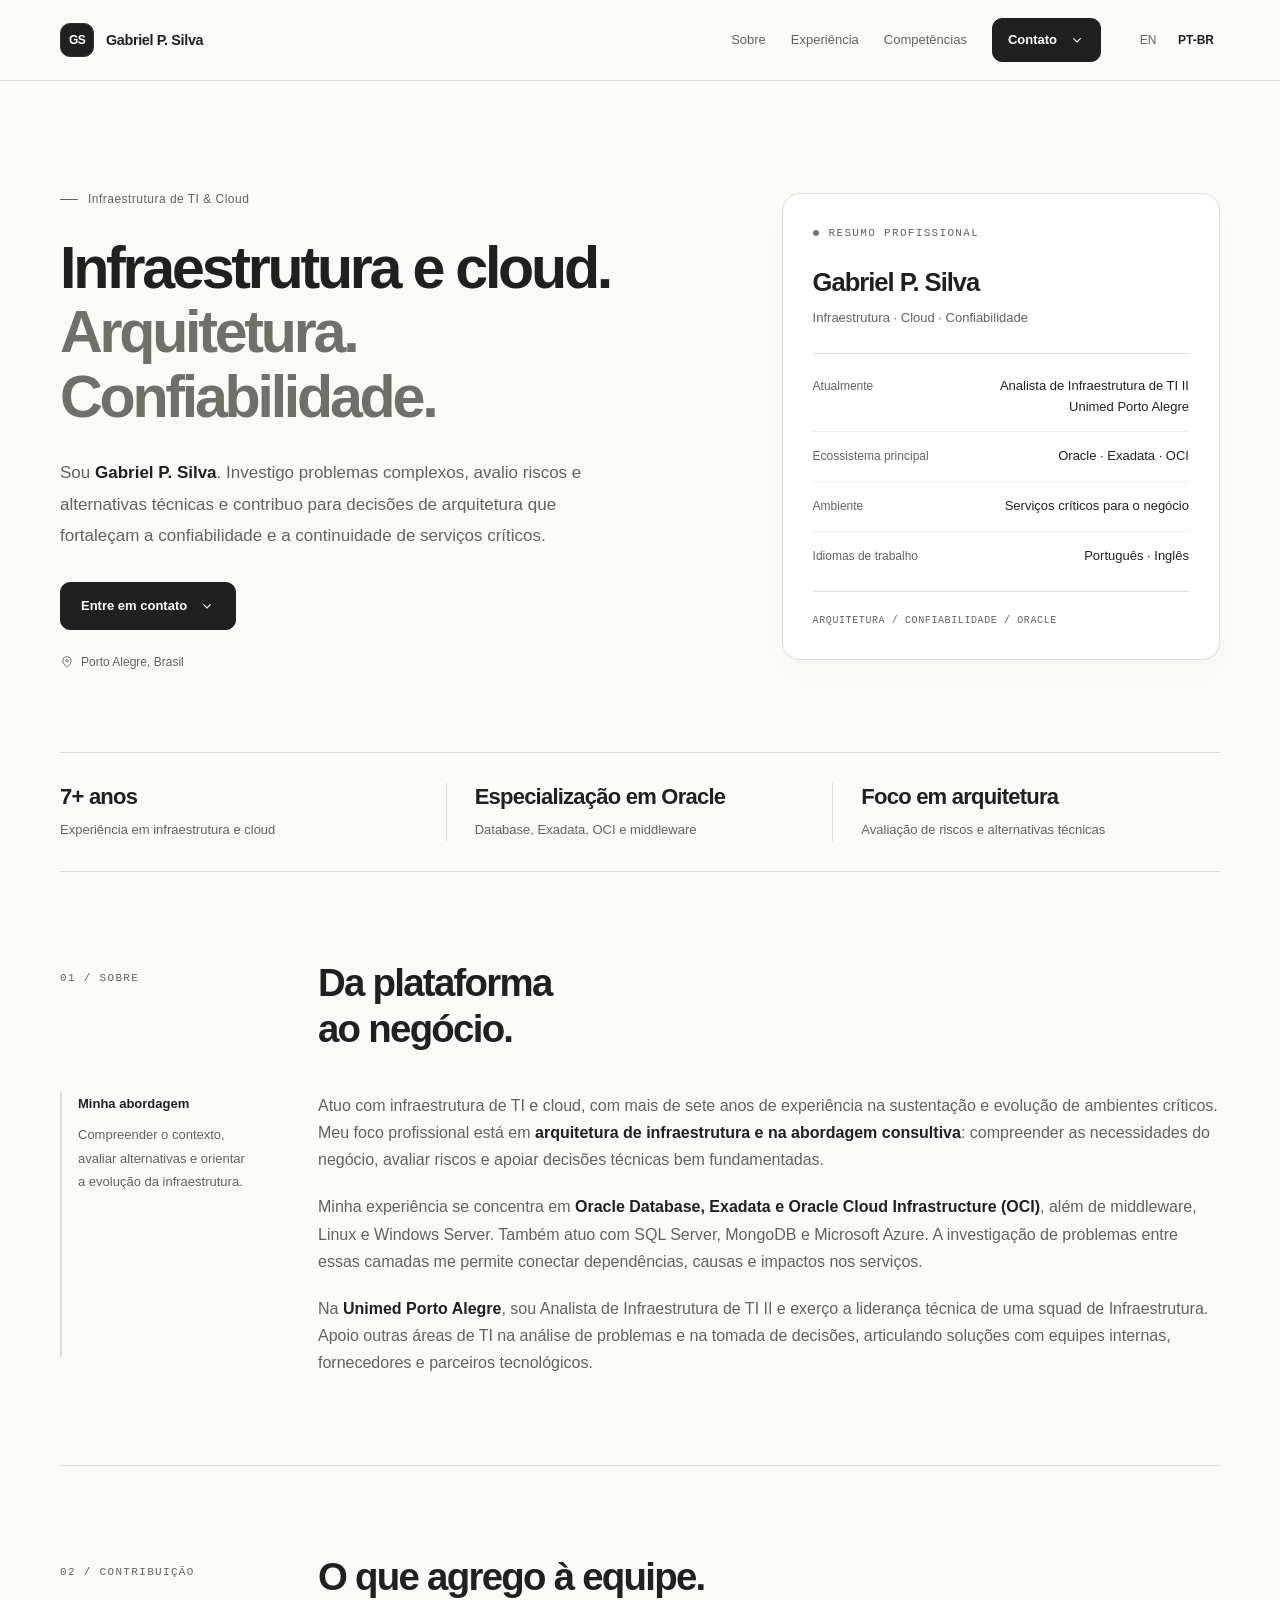
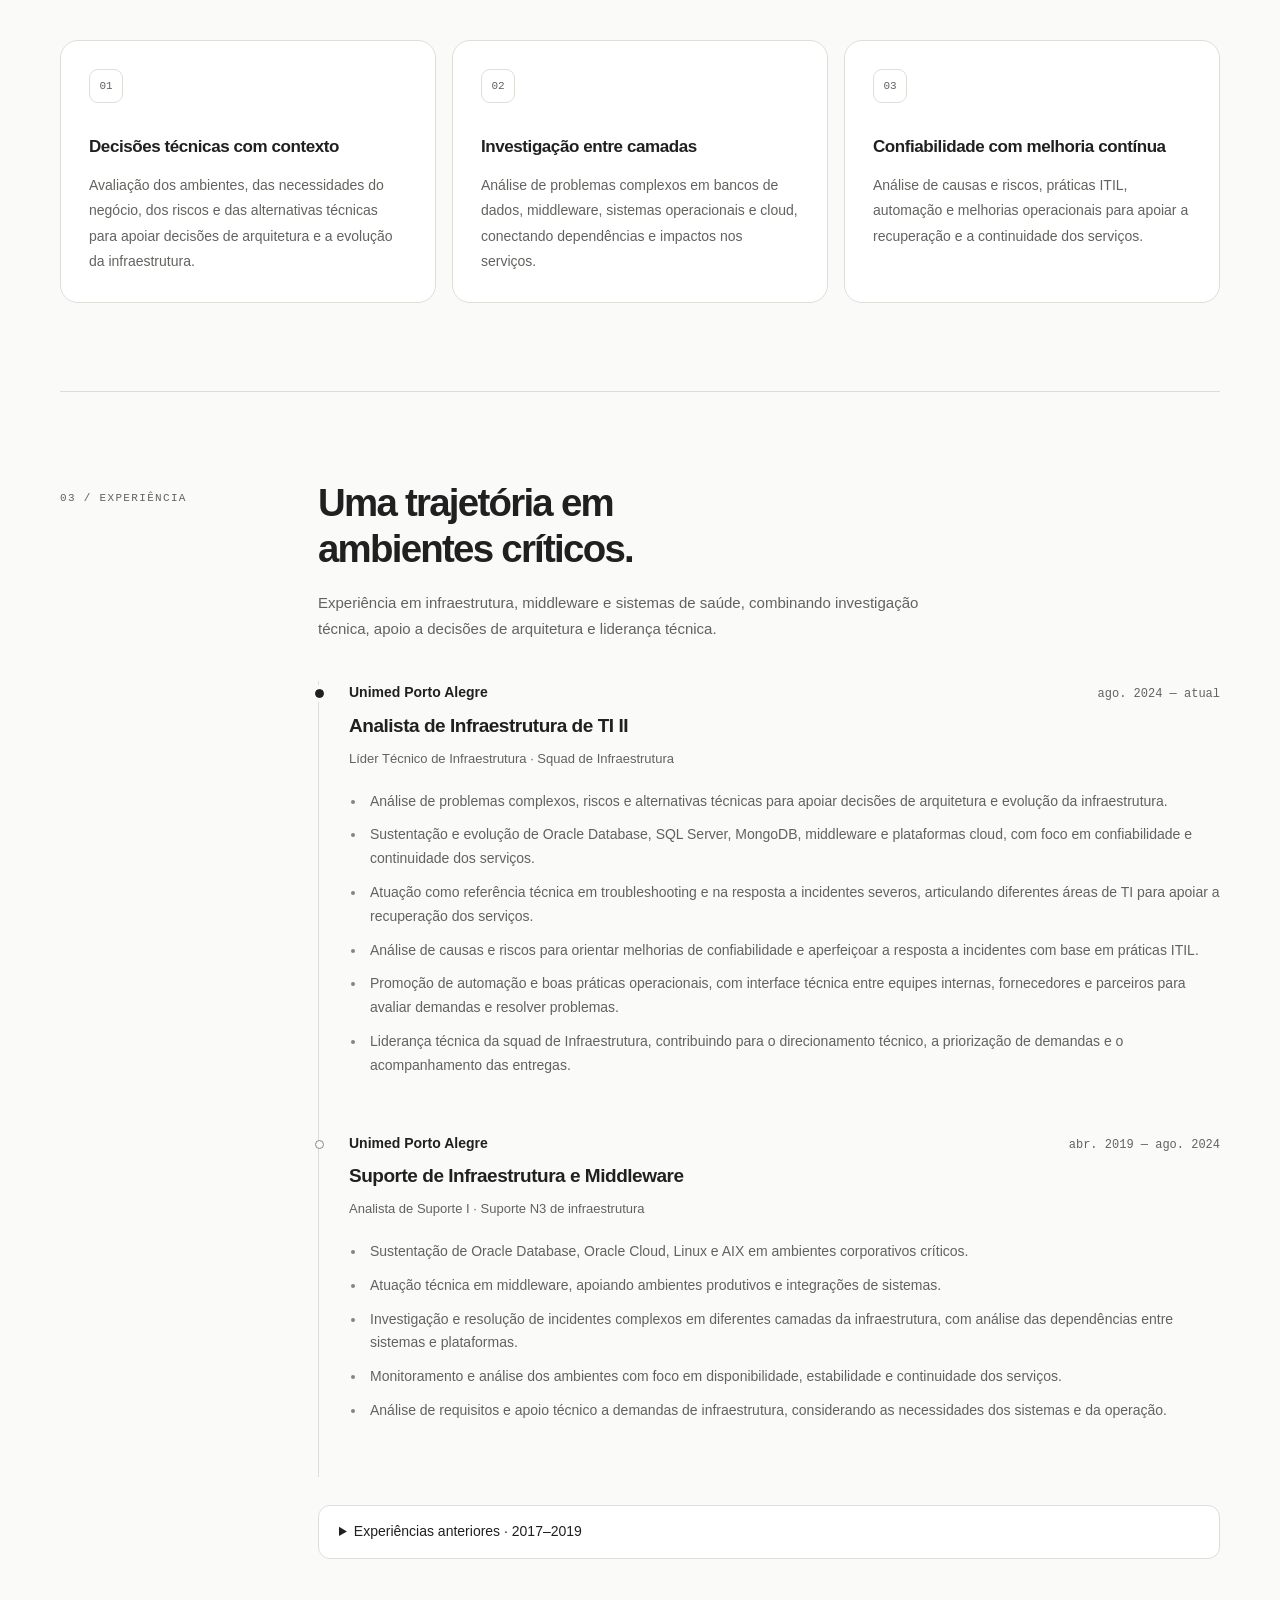
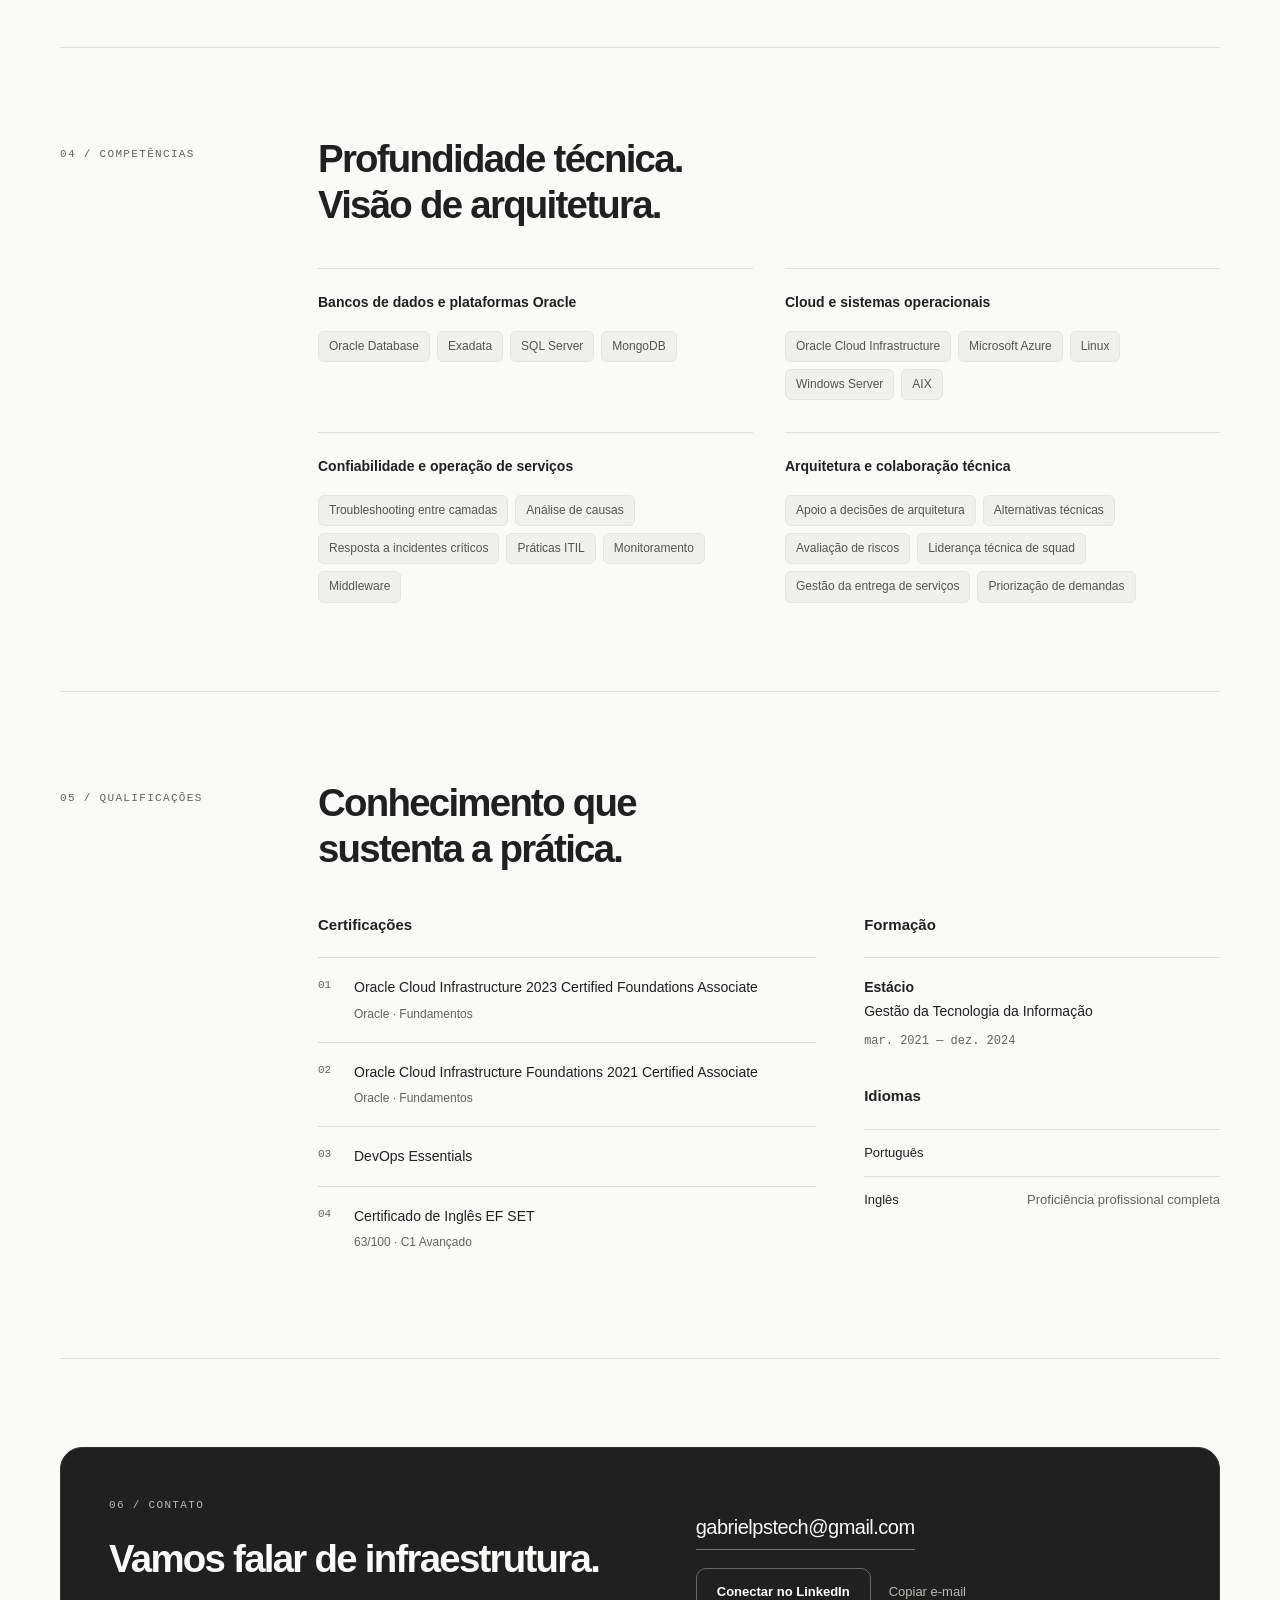
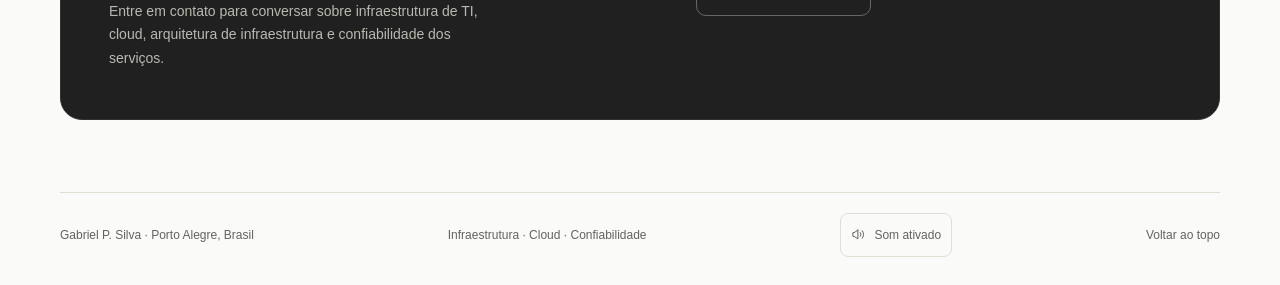
==== commit c7fda5b7: "Modernize portfolio UI and add accessible contact menus" ====
--- a/pt-br.html
+++ b/pt-br.html
@@ -5,7 +5,7 @@
   <meta name="viewport" content="width=device-width, initial-scale=1">
   <title>Gabriel P. Silva | Infraestrutura de TI &amp; Cloud</title>
   <meta name="description" content="Infraestrutura de TI e cloud, com foco em arquitetura, confiabilidade, Oracle Database, Exadata e OCI. Análise técnica para ambientes críticos.">
-  <meta name="theme-color" content="#f6f7f9">
+  <meta name="theme-color" content="#fafaf9">
   <meta property="og:title" content="Gabriel P. Silva | Infraestrutura e Cloud">
   <meta property="og:description" content="Arquitetura de infraestrutura, análise técnica e confiabilidade dos serviços. Oracle Database, Exadata e OCI.">
   <meta property="og:type" content="website">
@@ -16,7 +16,7 @@
   <link rel="alternate" hreflang="en" href="https://gabrielpstech.github.io/my-profile/">
   <link rel="alternate" hreflang="pt-BR" href="https://gabrielpstech.github.io/my-profile/pt-br.html">
   <link rel="alternate" hreflang="x-default" href="https://gabrielpstech.github.io/my-profile/">
-  <link rel="icon" type="image/svg+xml" href="data:image/svg+xml,%3Csvg xmlns='http://www.w3.org/2000/svg' viewBox='0 0 40 40'%3E%3Crect width='40' height='40' rx='9' fill='%2324578a'/%3E%3Ctext x='20' y='26' text-anchor='middle' fill='%23f6f7f9' font-family='Arial,sans-serif' font-size='20' font-weight='700'%3EG%3C/text%3E%3C/svg%3E">
+  <link rel="icon" type="image/svg+xml" href="data:image/svg+xml,%3Csvg xmlns='http://www.w3.org/2000/svg' viewBox='0 0 40 40'%3E%3Crect width='40' height='40' rx='9' fill='%23202020'/%3E%3Ctext x='20' y='26' text-anchor='middle' fill='%23f6f7f9' font-family='Arial,sans-serif' font-size='20' font-weight='700'%3EG%3C/text%3E%3C/svg%3E">
   <link rel="stylesheet" href="styles.css">
 </head>
 <body>
@@ -24,7 +24,7 @@
   <header>
     <nav class="container nav" aria-label="Navegação principal">
       <a class="brand" href="#main" aria-label="Gabriel P. Silva, início"><span class="monogram" aria-hidden="true">GS</span>Gabriel P. Silva</a>
-      <div class="nav-links"><a class="desktop-link" href="#about">Sobre</a><a href="#experience">Experiência</a><a class="desktop-link" href="#expertise">Competências</a><a class="nav-contact" href="#contact">Contato</a><div class="language-switch" role="group" aria-label="Idioma da página"><a class="language-link" href="index.html" lang="en" hreflang="en" aria-label="Read in English" title="English">EN</a><span class="language-current" aria-current="true" lang="pt-BR">PT-BR</span></div></div>
+      <div class="nav-links"><a class="desktop-link" href="#about">Sobre</a><a href="#experience">Experiência</a><a class="desktop-link" href="#expertise">Competências</a><a class="nav-contact" href="#contact" data-contact-trigger>Contato</a><div class="language-switch" role="group" aria-label="Idioma da página"><a class="language-link" href="index.html" lang="en" hreflang="en" aria-label="Read in English" title="English">EN</a><span class="language-current" aria-current="true" lang="pt-BR">PT-BR</span></div></div>
     </nav>
   </header>
   <main id="main" class="container">
@@ -33,7 +33,7 @@
         <span class="role">Infraestrutura de TI &amp; Cloud</span>
         <h1>Infraestrutura e cloud.<br><span>Arquitetura. Confiabilidade.</span></h1>
         <p class="intro">Sou <strong>Gabriel P. Silva</strong>. Investigo problemas complexos, avalio riscos e alternativas técnicas e contribuo para decisões de arquitetura que fortaleçam a confiabilidade e a continuidade de serviços críticos.</p>
-        <div class="actions"><a class="button" href="mailto:gabrielpstech@gmail.com">Entre em contato</a></div>
+        <div class="actions"><a class="button" href="#contact" data-contact-trigger>Entre em contato</a></div>
         <p class="location"><svg viewBox="0 0 24 24" aria-hidden="true"><path d="M19 10c0 5-7 11-7 11S5 15 5 10a7 7 0 1 1 14 0Z"/><circle cx="12" cy="10" r="2"/></svg>Porto Alegre, Brasil</p>
       </div>
       <aside class="profile-card" aria-label="Resumo profissional">
@@ -67,7 +67,7 @@
       <div class="section-heading"><p class="eyebrow">05 / Qualificações</p><div><h2 id="credentials-title">Conhecimento que<br>sustenta a prática.</h2></div></div>
       <div class="credentials"><div><h3>Certificações</h3><ol class="cert-list"><li><span class="cert-index">01</span><div class="cert-name">Oracle Cloud Infrastructure 2023 Certified Foundations Associate<span class="cert-meta">Oracle · Fundamentos</span></div></li><li><span class="cert-index">02</span><div class="cert-name">Oracle Cloud Infrastructure Foundations 2021 Certified Associate<span class="cert-meta">Oracle · Fundamentos</span></div></li><li><span class="cert-index">03</span><div class="cert-name">DevOps Essentials</div></li><li><span class="cert-index">04</span><div class="cert-name">Certificado de Inglês EF SET<span class="cert-meta">63/100 · C1 Avançado</span></div></li></ol></div><div><h3>Formação</h3><div class="education"><p class="school">Estácio</p><p>Gestão da Tecnologia da Informação</p><span class="date">mar. 2021 — dez. 2024</span></div><h3>Idiomas</h3><div class="language-row"><span>Português</span></div><div class="language-row"><span>Inglês</span><span>Proficiência profissional completa</span></div></div></div>
     </section>
-    <section id="contact" aria-labelledby="contact-title"><div class="contact-panel"><div><p class="eyebrow" style="margin-bottom:18px">06 / Contato</p><h2 id="contact-title">Vamos falar de infraestrutura.</h2><p>Entre em contato para conversar sobre infraestrutura de TI, cloud, arquitetura de infraestrutura e confiabilidade dos serviços.</p></div><div class="contact-options"><a class="email-link" href="mailto:gabrielpstech@gmail.com">gabrielpstech@gmail.com</a><div class="contact-tools"><a class="button secondary" href="https://www.linkedin.com/in/gabriel-p-s/" target="_blank" rel="noopener noreferrer">Conectar no LinkedIn<span class="skip-label" style="position:absolute;width:1px;height:1px;overflow:hidden;clip-path:inset(50%)"> (abre em uma nova aba)</span></a><button class="copy-button" type="button" id="copy-email">Copiar e-mail</button></div><p class="copy-status" id="copy-status" role="status" aria-live="polite"></p></div></div></section>
+    <section id="contact" aria-labelledby="contact-title"><div class="contact-panel"><div><p class="eyebrow">06 / Contato</p><h2 id="contact-title">Vamos falar de infraestrutura.</h2><p>Entre em contato para conversar sobre infraestrutura de TI, cloud, arquitetura de infraestrutura e confiabilidade dos serviços.</p></div><div class="contact-options"><a class="email-link" href="mailto:gabrielpstech@gmail.com">gabrielpstech@gmail.com</a><div class="contact-tools"><a class="button secondary" href="https://www.linkedin.com/in/gabriel-p-s/" target="_blank" rel="noopener noreferrer">Conectar no LinkedIn<span class="sr-only"> (abre em uma nova aba)</span></a><button class="copy-button" type="button" id="copy-email">Copiar e-mail</button></div><p class="copy-status" id="copy-status" role="status" aria-live="polite"></p></div></div></section>
   </main>
   <footer class="container footer"><span>Gabriel P. Silva · Porto Alegre, Brasil</span><span>Infraestrutura · Cloud · Confiabilidade</span><a href="#main">Voltar ao topo</a></footer>
   <script src="script.js" defer></script>
--- a/styles.css
+++ b/styles.css
@@ -1,37 +1,269 @@
-:root{--paper:#f6f7f9;--ink:#202832;--muted:#566270;--line:#d6dce3;--surface:#edf0f4;--white:#ffffff;--radius:14px;--accent:#24578a;--accent-soft:#e8eff8;--accent-hover:#194474}
-    *{box-sizing:border-box}html{scroll-behavior:smooth;scroll-padding-top:100px}body{margin:0;background:var(--paper);color:var(--ink);font-family:Arial,Helvetica,sans-serif;font-size:1rem;line-height:1.65;-webkit-font-smoothing:antialiased}::selection{background:#d4e3f4;color:#202832}a{color:inherit;text-decoration:none}a:focus-visible,button:focus-visible,summary:focus-visible{outline:3px solid #24578a;outline-offset:5px}button{font:inherit}button,a,summary{-webkit-tap-highlight-color:transparent}.container{width:min(1160px,calc(100% - 80px));margin-inline:auto}.skip{position:fixed;top:-80px;left:20px;background:var(--ink);color:white;padding:12px 20px;z-index:100}.skip:focus{top:12px}
-    header{position:sticky;top:0;z-index:20;background:rgba(246,247,249,.96);border-bottom:1px solid var(--line)}.nav{min-height:88px;display:flex;align-items:center;justify-content:space-between;gap:24px}.brand{display:flex;align-items:center;gap:12px;font-size:.94rem;font-weight:700;letter-spacing:-.02em}.monogram{display:grid;place-items:center;width:36px;height:36px;border:1px solid var(--ink);border-radius:8px;font-size:.875rem;letter-spacing:-.07em}.nav-links{display:flex;gap:28px;align-items:center;font-size:.875rem;color:var(--muted)}.nav-links a{padding:10px 0}.nav-links a:hover{color:var(--ink)}.nav-links .nav-contact{padding:8px 16px;border:1px solid var(--line);border-radius:6px;color:var(--ink)}
-    .eyebrow{font-family:Consolas,'Courier New',monospace;font-size:.8125rem;letter-spacing:.11em;text-transform:uppercase;color:var(--muted);margin:0 0 20px}.hero{padding:90px 0 70px;display:grid;grid-template-columns:minmax(0,1.7fr) minmax(270px,1fr);gap:70px;align-items:center}.role{display:inline-block;font-size:.875rem;color:var(--muted);border:1px solid var(--line);border-radius:30px;padding:6px 13px;margin-bottom:23px}.hero h1{font-size:clamp(3rem,5.3vw,4.8rem);line-height:1.06;letter-spacing:-.065em;font-weight:600;margin:0 0 24px}.hero h1 span{color:#24578a}.intro{font-size:1.1875rem;line-height:1.7;max-width:580px;color:var(--muted);margin:0 0 30px}.intro strong{color:var(--ink);font-weight:500}.actions{display:flex;align-items:center;flex-wrap:wrap;gap:12px}.button{display:inline-flex;justify-content:center;align-items:center;gap:9px;min-height:48px;padding:10px 20px;border:1px solid var(--accent);border-radius:6px;background:var(--accent);color:var(--white);font-size:.875rem;font-weight:600;transition:background .15s,transform .15s;cursor:pointer}.button:hover{background:#194474;transform:translateY(-1px)}.button.secondary{background:transparent;color:var(--ink);border-color:var(--line)}.button.secondary:hover{background:var(--surface)}.button svg{width:17px;height:17px;fill:none;stroke:currentColor;stroke-width:1.7}.location{font-size:.875rem;color:var(--muted);display:flex;align-items:center;gap:8px;margin-top:26px}.location svg{width:16px;height:16px;stroke:currentColor;fill:none;stroke-width:1.5}
-    .profile-card{background:var(--ink);color:var(--paper);border-radius:var(--radius);padding:33px 32px 28px;position:relative;overflow:hidden}.profile-card .eyebrow{color:#bac5d2;margin-bottom:27px}.card-name{font-size:1.75rem;line-height:1.2;letter-spacing:-.04em;margin:0 0 8px;font-weight:500}.card-title{color:#d4dce5;font-size:.9375rem;margin:0}.card-rule{border:0;border-top:1px solid #445262;margin:30px 0}.focus-list{display:grid;gap:0}.focus-row{display:flex;align-items:center;justify-content:space-between;padding:12px 0;border-bottom:1px solid #445262;gap:16px}.focus-row:last-child{border:0}.focus-row span:first-child{font-size:.8125rem;color:#bac5d2}.focus-row span:last-child{font-size:.875rem;text-align:right}.card-footer{font-family:Consolas,'Courier New',monospace;color:#bac5d2;font-size:.75rem;letter-spacing:.05em;margin:27px 0 0}
-    .overview{display:grid;grid-template-columns:repeat(3,1fr);border-top:1px solid var(--line);border-bottom:1px solid var(--line);padding:30px 0;gap:25px}.overview-item{padding-right:25px;border-right:1px solid var(--line)}.overview-item:last-child{border:0}.overview-item h2{font-size:1.625rem;letter-spacing:-.045em;font-weight:500;line-height:1.25;margin:0 0 5px}.overview-item p{font-size:.875rem;margin:0;color:var(--muted)}
-    section{padding:78px 0;border-bottom:1px solid var(--line)}.section-heading{display:grid;grid-template-columns:240px 1fr;gap:45px;margin-bottom:38px}.section-heading .eyebrow{margin-top:8px}.section-heading h2{font-size:clamp(1.9rem,3vw,2.65rem);line-height:1.2;letter-spacing:-.045em;font-weight:500;margin:0}.section-heading p{color:var(--muted);max-width:650px;margin:14px 0 0}.about-content{display:grid;grid-template-columns:240px 1fr;gap:45px}.about-content p{font-size:1.0625rem;color:var(--muted);margin:0 0 18px}.about-content p:last-child{margin:0}.about-content strong{color:var(--ink);font-weight:500}.side-note{font-size:.875rem!important;line-height:1.6;max-width:210px}.side-note span{display:block;color:var(--ink);margin-bottom:5px}
-    .strengths{display:grid;grid-template-columns:repeat(3,1fr);gap:18px}.strength{padding:26px;border:1px solid var(--line);border-radius:var(--radius)}.strength .number{font-family:Consolas,'Courier New',monospace;font-size:.8125rem;color:var(--muted);display:block;margin-bottom:24px}.strength h3{font-size:1.125rem;line-height:1.4;letter-spacing:-.025em;font-weight:600;margin:0 0 10px}.strength p{color:var(--muted);font-size:.9375rem;line-height:1.7;margin:0}
-    .timeline{margin-left:285px}.job{position:relative;border-left:1px solid var(--line);padding:0 0 40px 32px}.job:last-child{padding-bottom:0}.job::before{content:'';position:absolute;left:-5px;top:8px;height:9px;width:9px;border-radius:50%;background:var(--paper);border:2px solid #7d8c9c}.job:first-child::before{background:var(--ink);border-color:var(--ink)}.job-top{display:flex;justify-content:space-between;align-items:baseline;gap:18px;flex-wrap:wrap;margin-bottom:5px}.company{font-weight:600;font-size:1rem}.date{font-family:Consolas,'Courier New',monospace;font-size:.8125rem;color:var(--muted)}.job h3{font-size:1.1875rem;font-weight:500;letter-spacing:-.025em;margin:0 0 8px;line-height:1.5}.job .official{font-size:.875rem;color:var(--muted);margin:0 0 15px}.job ul{padding-left:18px;color:var(--muted);font-size:.9375rem;margin:0}.job li{padding-left:5px;margin:8px 0}.job p{font-size:.9375rem;color:var(--muted);margin:0}.earlier{margin:26px 0 0 0;border-top:1px solid var(--line);padding-top:20px}.earlier summary{cursor:pointer;font-size:.9375rem;font-weight:500;min-height:44px;display:list-item;margin-left:16px;padding:8px 0}.earlier-content{padding-top:22px}.earlier-content .job{padding-bottom:24px}.earlier-content .job:last-child{padding-bottom:0}
-    .skills-grid{display:grid;grid-template-columns:repeat(2,1fr);gap:25px 42px}.skill-group{padding:22px 0;border-top:1px solid var(--line)}.skill-group h3{font-size:1rem;font-weight:600;margin:0 0 16px;letter-spacing:-.015em}.tags{display:flex;flex-wrap:wrap;gap:8px}.tag{border:1px solid var(--line);background:var(--white);padding:6px 11px;border-radius:5px;font-size:.875rem;color:#495767;line-height:1.5}.credentials{display:grid;grid-template-columns:1.4fr 1fr;gap:70px}.credentials h3{font-size:1.125rem;font-weight:500;letter-spacing:-.025em;margin:0 0 22px}.cert-list{list-style:none;padding:0;margin:0}.cert-list li{padding:16px 0;border-top:1px solid var(--line);display:grid;grid-template-columns:40px 1fr;gap:10px}.cert-index{font-family:Consolas,'Courier New',monospace;font-size:.8125rem;color:var(--muted);padding-top:3px}.cert-name{font-size:.9375rem;line-height:1.6}.cert-meta{display:block;font-size:.8125rem;color:var(--muted);margin-top:3px}.education{border-top:1px solid var(--line);padding-top:16px;margin-bottom:32px}.education p{margin:0;font-size:.9375rem}.education .school{font-weight:600}.education .date{display:block;margin-top:6px}.language-row{display:flex;justify-content:space-between;gap:20px;padding:11px 0;border-top:1px solid var(--line);font-size:.9375rem}.language-row span:last-child{color:var(--muted);text-align:right}
-    #contact{border:0;padding-bottom:70px}.contact-panel{padding:50px;background:var(--surface);border:1px solid var(--line);border-radius:var(--radius);display:grid;grid-template-columns:1.2fr 1fr;gap:50px;align-items:center}.contact-panel h2{font-size:clamp(2rem,3.4vw,3rem);line-height:1.12;letter-spacing:-.05em;font-weight:500;margin:0 0 14px}.contact-panel p{color:var(--muted);font-size:1rem;margin:0;max-width:400px}.contact-options{display:flex;flex-direction:column;gap:14px;align-items:flex-start}.email-link{font-size:clamp(1rem,2vw,1.3rem);letter-spacing:-.03em;border-bottom:1px solid #6888a8;line-height:1.5;overflow-wrap:anywhere}.email-link:hover{border-color:var(--ink)}.contact-tools{display:flex;align-items:center;gap:16px;flex-wrap:wrap}.copy-button{background:transparent;border:0;padding:10px 0;font-size:.875rem;color:var(--muted);cursor:pointer;min-height:44px}.copy-button:hover{color:var(--ink)}.copy-status{font-size:.8125rem;color:var(--muted);min-height:1.5em;margin:0!important}.footer{padding:24px 0 30px;border-top:1px solid var(--line);display:flex;justify-content:space-between;gap:20px;color:var(--muted);font-size:.8125rem}.footer a:hover{color:var(--ink)}
-    @media(min-width:1500px){.hero{padding-top:110px;padding-bottom:90px}}
-    @media(max-width:900px){.container{width:calc(100% - 48px)}.hero{gap:32px;padding:60px 0}.hero h1{font-size:3.4rem}.profile-card{padding:27px 24px}.section-heading,.about-content{grid-template-columns:170px 1fr;gap:28px}.timeline{margin-left:198px}.strengths{gap:12px}.strength{padding:20px}.credentials{gap:35px}.contact-panel{padding:35px;gap:30px}}
-    @media(max-width:680px){html{scroll-padding-top:100px}.container{width:calc(100% - 40px)}.nav{min-height:76px;gap:12px}.brand{font-size:.875rem}.nav-links{gap:14px}.nav-links a{font-size:.8125rem}.nav-links .desktop-link{display:none}.nav-links .nav-contact{padding:8px 12px}.hero{grid-template-columns:1fr;gap:36px;padding:45px 0 38px}.hero h1{font-size:clamp(2.8rem,10vw,4rem)}.intro{font-size:1.0625rem}.profile-card{padding:28px}.profile-card .eyebrow{margin-bottom:20px}.overview{grid-template-columns:1fr;gap:20px;padding:24px 0}.overview-item{border-right:0;border-bottom:1px solid var(--line);padding:0 0 18px}.overview-item:last-child{padding-bottom:0}.overview-item h2{font-size:1.375rem}.overview-item p{font-size:.875rem}section{padding:50px 0}.section-heading,.about-content{grid-template-columns:1fr;gap:10px}.section-heading{margin-bottom:26px}.section-heading .eyebrow{margin:0 0 9px}.side-note{max-width:none;margin-bottom:12px!important}.side-note span{display:inline;margin-right:5px}.strengths{grid-template-columns:1fr;gap:14px}.strength{padding:24px}.strength .number{margin-bottom:14px}.timeline{margin-left:5px}.job{padding-left:23px}.job-top{gap:4px}.skills-grid{grid-template-columns:1fr;gap:6px}.credentials{grid-template-columns:1fr;gap:32px}.contact-panel{grid-template-columns:1fr;padding:28px;gap:28px}.contact-panel h2{font-size:2.2rem}.footer{flex-direction:column;gap:7px}#contact{padding-bottom:45px}}
-    @media(prefers-reduced-motion:reduce){html{scroll-behavior:auto}*{transition:none!important}}
-    @media print{header,.actions,.contact-tools,.copy-status,.skip{display:none!important}body{background:#ffffff;font-size:11pt}.container{width:100%}.hero{padding:20px 0;gap:25px}.hero h1{font-size:34pt}.profile-card{color:#222;background:#eee;print-color-adjust:exact}.profile-card .eyebrow,.card-title,.focus-row span:first-child,.card-footer{color:#555}.overview{padding:18px 0}section{padding:25px 0}.section-heading,.about-content{grid-template-columns:130px 1fr;gap:20px}.timeline{margin-left:150px}.job,.strength,.cert-list li{break-inside:avoid}.contact-panel{padding:20px}.earlier-content{display:block}.footer{padding:15px 0}}
-/* Neutral gray and deep blue palette; restrained accents and accessible contrast. */
-.monogram{background:var(--accent);border-color:var(--accent);color:var(--white)}
-.role{background:var(--accent-soft);color:#194474;border-color:#c5d6e8}
-.hero h1{letter-spacing:-.05em;line-height:1.12}
-.hero h1 span{color:var(--accent)}
-.section-heading .eyebrow,.strength .number{color:var(--accent)}
-.profile-card{border-top:4px solid #7199c2}
-.strength{background:#ffffff}
-.job:first-child::before{background:var(--accent);border-color:var(--accent)}
-.language-switch{display:flex;align-items:center;gap:3px;padding:4px;border:1px solid var(--line);border-radius:9px;background:#ffffff;flex-shrink:0}
-.language-current,.nav-links .language-link{display:inline-flex;align-items:center;justify-content:center;min-height:36px;min-width:44px;padding:5px 10px;font-size:.8125rem;line-height:1.3;font-weight:600;border-radius:5px}
-.language-current{color:var(--white);background:var(--accent)}
-.nav-links .language-link{color:var(--ink)}
-.nav-links .language-link:hover{background:var(--accent-soft);color:#194474}
-@media(max-width:900px){.nav-links{gap:16px}}
-@media(max-width:680px){.nav{padding-block:14px;flex-wrap:wrap;gap:10px}.nav-links{width:100%;justify-content:space-between;gap:10px}.nav-links .nav-contact{margin-left:auto}.language-switch{margin-left:3px}html{scroll-padding-top:145px}.hero h1{font-size:clamp(2.65rem,9.8vw,4rem)}}
-@media print{.strength{background:white}.profile-card{border-top-color:var(--accent)}}
-
-
-@media(max-width:680px){.nav-links{flex-wrap:wrap}}
-@media(max-width:380px){.nav-links{gap:6px}.nav-links .nav-contact{padding-inline:8px}.language-switch{margin-left:0}.language-current,.nav-links .language-link{padding-inline:8px}}
+/* Shared design system for the English and Portuguese pages. No external fonts. */
+:root {
+  color-scheme: light;
+  --paper: #fafaf9;
+  --ink: #202020;
+  --muted: #62625f;
+  --line: #deded9;
+  --surface: #f0f0ed;
+  --white: #fff;
+  --radius: 18px;
+  --motion: 200ms;
+  --rail: 210px;
+  --gutter: 48px;
+}
+* { box-sizing: border-box; }
+html { scroll-behavior: smooth; scroll-padding-top: 108px; }
+body { margin: 0; background: var(--paper); color: var(--ink); font-family: -apple-system, BlinkMacSystemFont, 'Segoe UI', sans-serif; font-size: 16px; line-height: 1.7; -webkit-font-smoothing: antialiased; }
+::selection { background: #deded8; color: #202020; }
+a { color: inherit; text-decoration: none; }
+button { font: inherit; }
+a, button, summary { -webkit-tap-highlight-color: transparent; touch-action: manipulation; }
+a:focus-visible, button:focus-visible, summary:focus-visible { outline: 2px solid currentColor; outline-offset: 5px; }
+button { cursor: pointer; }
+button:disabled { cursor: default; }
+svg { flex-shrink: 0; }
+.container { width: min(1160px, calc(100% - 96px)); margin-inline: auto; }
+.skip, .sr-only { position: absolute; width: 1px; height: 1px; padding: 0; overflow: hidden; clip-path: inset(50%); white-space: nowrap; }
+.skip:focus { position: fixed; top: 12px; left: 20px; width: auto; height: auto; padding: 12px 20px; clip-path: none; background: var(--ink); color: white; z-index: 100; }
+header { position: sticky; top: 0; z-index: 20; background: rgba(250,250,249,.96); border-bottom: 1px solid var(--line); }
+.nav { min-height: 80px; display: flex; align-items: center; justify-content: space-between; gap: 24px; }
+.brand { display: flex; align-items: center; gap: 12px; font-size: .9rem; font-weight: 600; letter-spacing: -.025em; white-space: nowrap; }
+.monogram { display: grid; place-items: center; width: 34px; height: 34px; border: 1px solid #323232; background: var(--ink); color: white; border-radius: 10px; font-size: .75rem; letter-spacing: -.05em; }
+.nav-links { display: flex; align-items: center; gap: 25px; font-size: .8125rem; color: var(--muted); }
+.nav-links > a { display: inline-flex; align-items: center; min-height: 44px; }
+.nav-links > a:hover { color: var(--ink); }
+.language-switch { display: flex; align-items: center; gap: 2px; flex-shrink: 0; }
+.language-current, .language-link { display: inline-flex; justify-content: center; align-items: center; min-width: 44px; min-height: 44px; padding: 6px; font-size: .75rem; border-radius: 8px; }
+.language-current { color: var(--ink); font-weight: 650; }
+.language-link { color: var(--muted); }
+.language-link:hover { background: var(--surface); color: var(--ink); }
+.eyebrow { font-family: 'SFMono-Regular', Consolas, monospace; font-size: .6875rem; font-weight: 500; letter-spacing: .12em; text-transform: uppercase; color: var(--muted); margin: 0 0 22px; }
+.hero { display: grid; grid-template-columns: minmax(0,1.5fr) minmax(300px,1fr); align-items: center; gap: 64px; padding: 100px 0 80px; }
+.role { display: inline-flex; align-items: center; gap: 10px; color: var(--muted); font-size: .75rem; letter-spacing: .04em; margin-bottom: 26px; }
+.role::before { content: ''; width: 18px; height: 1px; background: currentColor; }
+.hero h1 { font-size: clamp(2.8rem,4.7vw,3.7rem); font-weight: 600; line-height: 1.09; letter-spacing: -.055em; margin: 0 0 28px; text-wrap: balance; overflow-wrap: anywhere; }
+.hero h1 span { color: #70706b; }
+.intro { max-width: 560px; margin: 0 0 30px; font-size: 1.0625rem; line-height: 1.85; color: var(--muted); }
+.intro strong { color: var(--ink); font-weight: 600; }
+.actions { display: flex; align-items: center; gap: 14px; flex-wrap: wrap; }
+.button, .nav-contact { display: inline-flex; align-items: center; justify-content: center; gap: 12px; min-height: 48px; padding: 11px 20px; border: 1px solid var(--ink); border-radius: 10px; background: var(--ink); color: white; font-size: .8125rem; font-weight: 600; line-height: 1.4; transition: background var(--motion), border-color var(--motion), transform var(--motion), box-shadow var(--motion); }
+.nav-contact { min-height: 44px; padding: 10px 15px; }
+.button:hover, .nav-contact:hover { background: #383837; border-color: #383837; box-shadow: 0 3px 8px #0000000d; }
+.button:active, .nav-contact:active { transform: scale(.97); }
+.button.secondary { background: transparent; color: var(--ink); border-color: var(--line); }
+.button.secondary:hover { background: var(--surface); border-color: #adada7; }
+.button svg, .nav-contact svg { width: 16px; height: 16px; fill: none; stroke: currentColor; stroke-width: 1.6; }
+.button:focus-visible, .nav-contact:focus-visible { outline-color: var(--ink); }
+.contact-chevron { transition: transform var(--motion); }
+[aria-expanded='true'] .contact-chevron { transform: rotate(180deg); }
+.location { display: flex; align-items: center; gap: 7px; margin: 22px 0 0; color: var(--muted); font-size: .75rem; }
+.location svg { width: 14px; height: 14px; stroke: currentColor; fill: none; stroke-width: 1.5; }
+.profile-card { padding: 30px; background: var(--white); border: 1px solid var(--line); border-radius: var(--radius); box-shadow: 0 4px 6px #20202002, 0 16px 40px #20202004; }
+.profile-card .eyebrow { margin-bottom: 24px; display: flex; align-items: center; gap: 10px; }
+.profile-card .eyebrow::before { content: ''; width: 6px; height: 6px; border-radius: 50%; background: #73766b; }
+.card-name { font-size: 1.6rem; line-height: 1.25; letter-spacing: -.04em; font-weight: 600; margin: 0 0 8px; }
+.card-title { font-size: .8125rem; color: var(--muted); margin: 0; }
+.card-rule { border: 0; border-top: 1px solid var(--line); margin: 24px 0 8px; }
+.focus-list { display: grid; }
+.focus-row { display: grid; grid-template-columns: 1fr 1.5fr; gap: 15px; align-items: baseline; padding: 14px 0; border-bottom: 1px solid #efefec; }
+.focus-row:last-child { border: 0; }
+.focus-row span:first-child { color: var(--muted); font-size: .75rem; }
+.focus-row span:last-child { text-align: right; font-size: .8125rem; line-height: 1.6; }
+.card-footer { border-top: 1px solid var(--line); padding-top: 20px; margin: 10px 0 0; font-family: Consolas, monospace; font-size: .625rem; color: var(--muted); letter-spacing: .06em; }
+.overview { display: grid; grid-template-columns: repeat(3,minmax(0,1fr)); padding: 30px 0; border-block: 1px solid var(--line); }
+.overview-item { padding: 0 28px; border-right: 1px solid var(--line); }
+.overview-item:first-child { padding-left: 0; }
+.overview-item:last-child { padding-right: 0; border: 0; }
+.overview-item h2 { font-size: 1.375rem; font-weight: 550; line-height: 1.3; letter-spacing: -.035em; margin: 0 0 7px; }
+.overview-item p { color: var(--muted); font-size: .8125rem; margin: 0; }
+section { padding: 88px 0; border-bottom: 1px solid var(--line); }
+.section-heading, .about-content { display: grid; grid-template-columns: var(--rail) minmax(0,1fr); gap: var(--gutter); }
+.section-heading { margin-bottom: 40px; }
+.section-heading .eyebrow { margin: 9px 0 0; }
+.section-heading h2 { font-size: clamp(1.85rem,3vw,2.5rem); font-weight: 550; line-height: 1.2; letter-spacing: -.045em; margin: 0; text-wrap: balance; }
+.section-heading p:not(.eyebrow) { color: var(--muted); max-width: 650px; font-size: .9375rem; margin: 18px 0 0; }
+.about-content p { font-size: 1rem; color: var(--muted); margin: 0 0 20px; }
+.about-content p:last-child { margin-bottom: 0; }
+.about-content strong { color: var(--ink); font-weight: 550; }
+.about-content .side-note { max-width: 185px; font-size: .8125rem; line-height: 1.8; border-left: 2px solid var(--line); padding-left: 16px; }
+.side-note span { display: block; color: var(--ink); font-weight: 600; margin-bottom: 8px; }
+.strengths { display: grid; grid-template-columns: repeat(3,minmax(0,1fr)); gap: 16px; }
+.strength { background: var(--white); padding: 28px; border: 1px solid var(--line); border-radius: var(--radius); }
+.strength .number { display: inline-grid; place-items: center; width: 34px; height: 34px; border: 1px solid var(--line); border-radius: 9px; margin-bottom: 32px; font: .6875rem Consolas, monospace; color: var(--muted); }
+.strength h3 { font-size: 1.0625rem; line-height: 1.45; letter-spacing: -.025em; font-weight: 600; margin: 0 0 14px; }
+.strength p { font-size: .875rem; color: var(--muted); margin: 0; line-height: 1.8; }
+.timeline { margin-left: calc(var(--rail) + var(--gutter)); }
+.job { position: relative; border-left: 1px solid var(--line); padding: 0 0 44px 30px; }
+.job:last-child { padding-bottom: 0; }
+.job::before { content: ''; position: absolute; top: 8px; left: -4px; width: 7px; height: 7px; border: 1px solid #8a8a83; border-radius: 50%; background: var(--paper); }
+.job:first-child::before { background: var(--ink); border-color: var(--ink); box-shadow: 0 0 0 4px var(--paper); }
+.job-top { display: flex; justify-content: space-between; align-items: baseline; flex-wrap: wrap; gap: 8px 20px; margin-bottom: 8px; }
+.company { font-size: .875rem; font-weight: 600; }
+.date { font: .75rem/1.6 Consolas, monospace; color: var(--muted); }
+.job h3 { font-size: 1.1875rem; font-weight: 550; letter-spacing: -.025em; line-height: 1.4; margin: 0 0 8px; }
+.job .official { font-size: .8125rem; color: var(--muted); margin: 0 0 20px; }
+.job ul { margin: 0; padding-left: 17px; color: var(--muted); font-size: .875rem; }
+.job li { padding-left: 4px; margin: 10px 0; }
+.job li::marker { color: #85857d; }
+.job p { color: var(--muted); font-size: .875rem; margin: 0; }
+.earlier { margin-top: 28px; border: 1px solid var(--line); border-radius: 12px; background: var(--white); }
+.earlier summary { min-height: 52px; padding: 14px 20px; font-size: .875rem; cursor: pointer; border-radius: 12px; transition: background var(--motion); }
+.earlier summary:hover { background: var(--surface); }
+.earlier-content { padding: 20px 24px 24px; }
+.earlier-content .job { padding-bottom: 26px; }
+.earlier-content .job:last-child { padding-bottom: 0; }
+.skills-grid { display: grid; grid-template-columns: repeat(2,minmax(0,1fr)); gap: 32px; margin-left: calc(var(--rail) + var(--gutter)); }
+.skill-group { border-top: 1px solid var(--line); padding-top: 22px; }
+.skill-group h3 { font-size: .875rem; font-weight: 600; margin: 0 0 16px; }
+.tags { display: flex; flex-wrap: wrap; gap: 7px; }
+.tag { padding: 5px 10px; background: var(--surface); border: 1px solid #e5e5df; border-radius: 6px; font-size: .75rem; line-height: 1.6; color: #555550; }
+.credentials { display: grid; grid-template-columns: 1.4fr 1fr; gap: 48px; margin-left: calc(var(--rail) + var(--gutter)); }
+.credentials h3 { font-size: .9375rem; font-weight: 600; margin: 0 0 20px; }
+.cert-list { list-style: none; padding: 0; margin: 0; }
+.cert-list li { display: grid; grid-template-columns: 26px minmax(0,1fr); gap: 10px; padding: 18px 0; border-top: 1px solid var(--line); }
+.cert-index { font: .6875rem/1.8 Consolas, monospace; color: var(--muted); }
+.cert-name { font-size: .875rem; line-height: 1.6; }
+.cert-meta { display: block; font-size: .75rem; color: var(--muted); margin-top: 6px; }
+.education { border-top: 1px solid var(--line); padding-top: 18px; margin-bottom: 32px; }
+.education p { font-size: .875rem; margin: 0; }
+.education .school { font-weight: 600; }
+.education .date { display: block; margin-top: 8px; }
+.language-row { display: flex; justify-content: space-between; gap: 16px; padding: 12px 0; border-top: 1px solid var(--line); font-size: .8125rem; }
+.language-row span:last-child:not(:first-child) { text-align: right; color: var(--muted); }
+#contact { border: 0; padding-bottom: 72px; }
+.contact-panel { display: grid; grid-template-columns: 1.1fr 1fr; gap: 64px; align-items: center; background: var(--ink); color: #fafaf9; border: 1px solid #333332; padding: 48px; border-radius: 22px; }
+.contact-panel .eyebrow { color: #b9b9b1; margin-bottom: 22px; }
+.contact-panel h2 { font-size: clamp(1.9rem,3vw,2.6rem); font-weight: 550; line-height: 1.16; letter-spacing: -.045em; margin: 0 0 18px; text-wrap: balance; }
+.contact-panel p:not(.eyebrow) { color: #b9b9b1; font-size: .875rem; max-width: 400px; margin: 0; }
+.contact-options { display: flex; flex-direction: column; align-items: flex-start; gap: 18px; min-width: 0; }
+.email-link { font-size: clamp(1rem,1.75vw,1.25rem); letter-spacing: -.025em; border-bottom: 1px solid #72726c; padding-bottom: 5px; overflow-wrap: anywhere; transition: border-color var(--motion); }
+.email-link:hover { border-color: white; }
+.contact-tools { display: flex; align-items: center; gap: 18px; flex-wrap: wrap; }
+.contact-panel .button.secondary { color: white; border-color: #686862; }
+.contact-panel .button.secondary:hover { background: #373735; border-color: #a4a49a; }
+.contact-panel .button:focus-visible { outline-color: white; }
+.copy-button { border: 0; padding: 10px 0; min-height: 44px; background: transparent; color: #b9b9b1; font-size: .8125rem; }
+.copy-button:hover { color: white; }
+.contact-panel .copy-status { min-height: 1.7em; font-size: .75rem; }
+.footer { display: flex; justify-content: space-between; align-items: center; gap: 16px; flex-wrap: wrap; border-top: 1px solid var(--line); padding: 20px 0 28px; font-size: .75rem; color: var(--muted); }
+.footer > a { display: inline-flex; align-items: center; min-height: 44px; }
+.footer a:hover { color: var(--ink); }
+.sound-toggle { display: inline-flex; align-items: center; justify-content: center; gap: 8px; min-height: 44px; padding: 8px 10px; border: 1px solid var(--line); border-radius: 8px; background: transparent; color: var(--muted); font-size: .75rem; }
+.sound-toggle:hover:not(:disabled) { color: var(--ink); background: var(--surface); }
+.sound-toggle svg { width: 15px; height: 15px; }
+/* Enhanced contact disclosure. Original anchors remain usable without JavaScript. */
+.contact-disclosure { position: relative; display: inline-flex; }
+.contact-menu { position: absolute; top: calc(100% + 10px); left: 0; z-index: 30; width: 280px; max-width: calc(100vw - 32px); padding: 7px; border: 1px solid var(--line); border-radius: 14px; background: white; color: var(--ink); box-shadow: 0 8px 16px #20202008, 0 24px 56px #20202014; transform-origin: top left; }
+.nav-links .contact-menu { left: auto; right: 0; transform-origin: top right; }
+.contact-menu:not([hidden]) { animation: menu-enter var(--motion) ease-out; }
+.contact-menu[hidden] { display: none; }
+.contact-menu { overflow-y: auto; overscroll-behavior: contain; }
+.contact-menu [role='menuitem'], .contact-menu [role='menuitemcheckbox'] { display: flex; align-items: center; gap: 12px; width: 100%; min-height: 56px; padding: 11px 12px; border: 0; border-radius: 8px; background: transparent; color: var(--ink); font-size: .8125rem; text-align: left; }
+.contact-menu [role^='menuitem']:hover, .contact-menu [role^='menuitem']:focus-visible { background: var(--surface); outline: none; }
+.contact-menu [role^='menuitem']:focus-visible { box-shadow: inset 0 0 0 2px #777770; }
+.contact-menu svg { width: 18px; height: 18px; fill: none; stroke: currentColor; stroke-width: 1.6; stroke-linecap: round; stroke-linejoin: round; }
+.contact-menu .menu-copy { flex: 1; }
+.contact-menu small { display: block; font-size: .6875rem; color: var(--muted); margin-top: 1px; }
+.contact-menu .menu-arrow { width: 14px; height: 14px; color: var(--muted); }
+.menu-separator { height: 1px; margin: 6px 5px; background: var(--line); }
+.contact-menu [role='menuitemcheckbox'] { min-height: 44px; font-size: .75rem; color: var(--muted); }
+.contact-menu [aria-disabled='true'] { cursor: default; }
+.sound-indicator { margin-left: auto; width: 26px; height: 16px; padding: 3px; border-radius: 16px; background: #d2d2cb; }
+.sound-indicator::after { content: ''; display: block; width: 10px; height: 10px; border-radius: 50%; background: white; box-shadow: 0 1px 2px #0002; transition: transform var(--motion); }
+[aria-checked='true'] .sound-indicator { background: #444440; }
+[aria-checked='true'] .sound-indicator::after { transform: translateX(10px); }
+@keyframes menu-enter { from { opacity: 0; transform: translateY(-5px) scale(.98); } to { opacity: 1; transform: none; } }
+@media (max-width: 1040px) {
+  :root { --rail: 165px; --gutter: 32px; }
+  .container { width: calc(100% - 64px); }
+  .nav-links { gap: 16px; }
+  .hero { gap: 36px; padding: 72px 0 60px; }
+  .hero h1 { font-size: clamp(2.6rem,4.7vw,3.4rem); }
+  .profile-card { padding: 24px; }
+  .strength { padding: 24px; }
+  .credentials { gap: 28px; }
+  .contact-panel { padding: 36px; gap: 36px; }
+}
+@media (max-width: 800px) {
+  .nav-links .desktop-link { display: none; }
+  .hero { grid-template-columns: minmax(0,1fr); gap: 40px; }
+  .hero h1 { font-size: clamp(2.6rem,7.5vw,4rem); max-width: 650px; }
+  .intro { max-width: 620px; }
+  .profile-card { max-width: none; }
+  .focus-list { grid-template-columns: repeat(2,minmax(0,1fr)); column-gap: 28px; }
+  .focus-row { grid-template-columns: 1fr; gap: 4px; }
+  .focus-row span:last-child { text-align: left; }
+  .focus-row:nth-last-child(-n+2) { border-bottom: 0; }
+  .strengths { grid-template-columns: minmax(0,1fr); }
+  .strength { display: grid; grid-template-columns: 36px 1fr; gap: 0 20px; }
+  .strength .number { grid-row: span 2; margin: 0; }
+  .section-heading, .about-content { grid-template-columns: minmax(0,1fr); gap: 16px; }
+  .about-content .side-note { max-width: 560px; margin-bottom: 12px; }
+  .timeline, .skills-grid, .credentials { margin-left: 0; }
+  .timeline { padding-left: 4px; }
+  .contact-panel { grid-template-columns: minmax(0,1fr); }
+}
+@media (max-width: 540px) {
+  html { scroll-padding-top: 138px; }
+  .container { width: calc(100% - 40px); }
+  .nav { min-height: 112px; padding-block: 12px; flex-wrap: wrap; gap: 8px; }
+  .brand { font-size: .8125rem; }
+  .monogram { width: 30px; height: 30px; border-radius: 8px; }
+  .nav-links { width: 100%; gap: 12px; justify-content: space-between; }
+  .nav-links .contact-disclosure, .nav-links > .nav-contact { margin-left: auto; }
+  .nav-links .contact-menu { right: -90px; }
+  .language-switch { gap: 0; }
+  .language-current, .language-link { min-width: 40px; }
+  .hero { padding: 48px 0 40px; gap: 32px; }
+  .hero h1 { font-size: clamp(2.25rem,8.5vw,2.9rem); letter-spacing: -.05em; }
+  .role { margin-bottom: 22px; font-size: .6875rem; }
+  .intro { font-size: 1rem; line-height: 1.8; }
+  .profile-card { padding: 24px; border-radius: 14px; }
+  .focus-list { grid-template-columns: minmax(0,1fr); }
+  .focus-row { grid-template-columns: 1fr 1.5fr; gap: 14px; }
+  .focus-row span:last-child { text-align: right; }
+  .focus-row:nth-last-child(2) { border-bottom: 1px solid #efefec; }
+  .card-footer { font-size: .5625rem; }
+  .overview { grid-template-columns: minmax(0,1fr); padding: 0; }
+  .overview-item, .overview-item:first-child, .overview-item:last-child { padding: 20px 0; border-right: 0; border-bottom: 1px solid var(--line); }
+  .overview-item:last-child { border-bottom: 0; }
+  .overview-item h2 { font-size: 1.25rem; margin-bottom: 4px; }
+  section { padding: 56px 0; }
+  .section-heading { margin-bottom: 28px; }
+  .section-heading .eyebrow { margin-top: 0; }
+  .strength { padding: 22px; gap: 0 16px; }
+  .job { padding-left: 24px; }
+  .job-top { flex-direction: column; gap: 4px; }
+  .job h3 { font-size: 1.0625rem; }
+  .skills-grid, .credentials { grid-template-columns: minmax(0,1fr); gap: 28px; }
+  .contact-panel { padding: 28px 24px; gap: 28px; border-radius: 16px; }
+  .contact-panel h2 { font-size: 2rem; }
+  .contact-tools { gap: 10px 18px; }
+  #contact { padding-bottom: 48px; }
+  .footer { align-items: flex-start; gap: 6px 16px; }
+  .footer > span { flex-basis: 100%; }
+  .footer > a { margin-left: auto; }
+}
+@media (prefers-reduced-motion: reduce) {
+  html { scroll-behavior: auto; }
+  *, *::before, *::after { animation: none !important; transition: none !important; }
+  .button:active, .nav-contact:active { transform: none; }
+}
+@media print {
+  header, .actions, .contact-tools, .copy-status, .skip, .sound-toggle, .contact-menu { display: none !important; }
+  body { background: white; font-size: 11pt; }
+  .container { width: 100%; }
+  .hero { padding: 20px 0; gap: 25px; grid-template-columns: 1.4fr 1fr; }
+  .hero h1 { font-size: 30pt; }
+  .profile-card { box-shadow: none; }
+  .overview { padding: 18px 0; grid-template-columns: repeat(3,1fr); }
+  section { padding: 25px 0; }
+  .section-heading, .about-content { grid-template-columns: 130px 1fr; gap: 20px; }
+  .timeline, .skills-grid, .credentials { margin-left: 150px; }
+  .job, .strength, .cert-list li { break-inside: avoid; }
+  .contact-panel { background: white; color: #202020; padding: 20px; }
+  .contact-panel p:not(.eyebrow), .contact-panel .eyebrow { color: #555; }
+  .earlier-content { display: block; }
+  .footer { padding: 15px 0; }
+}
